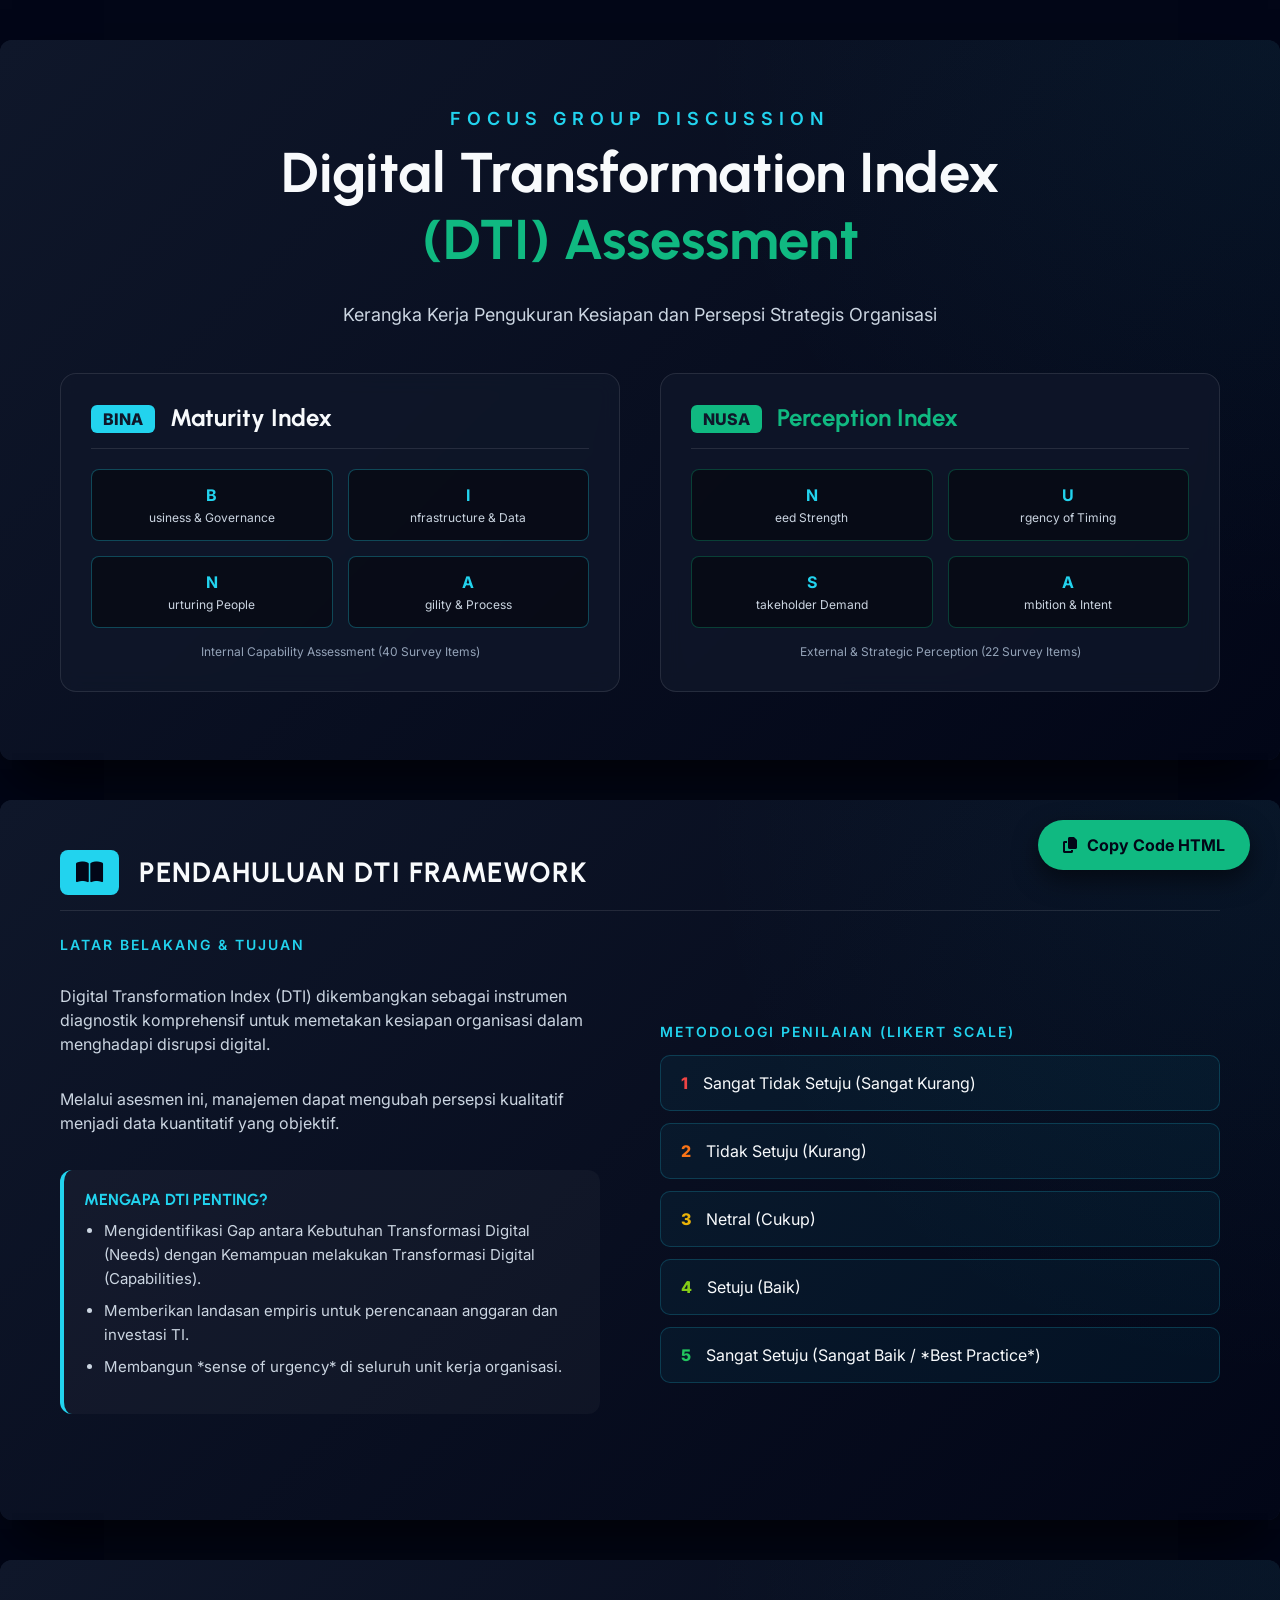
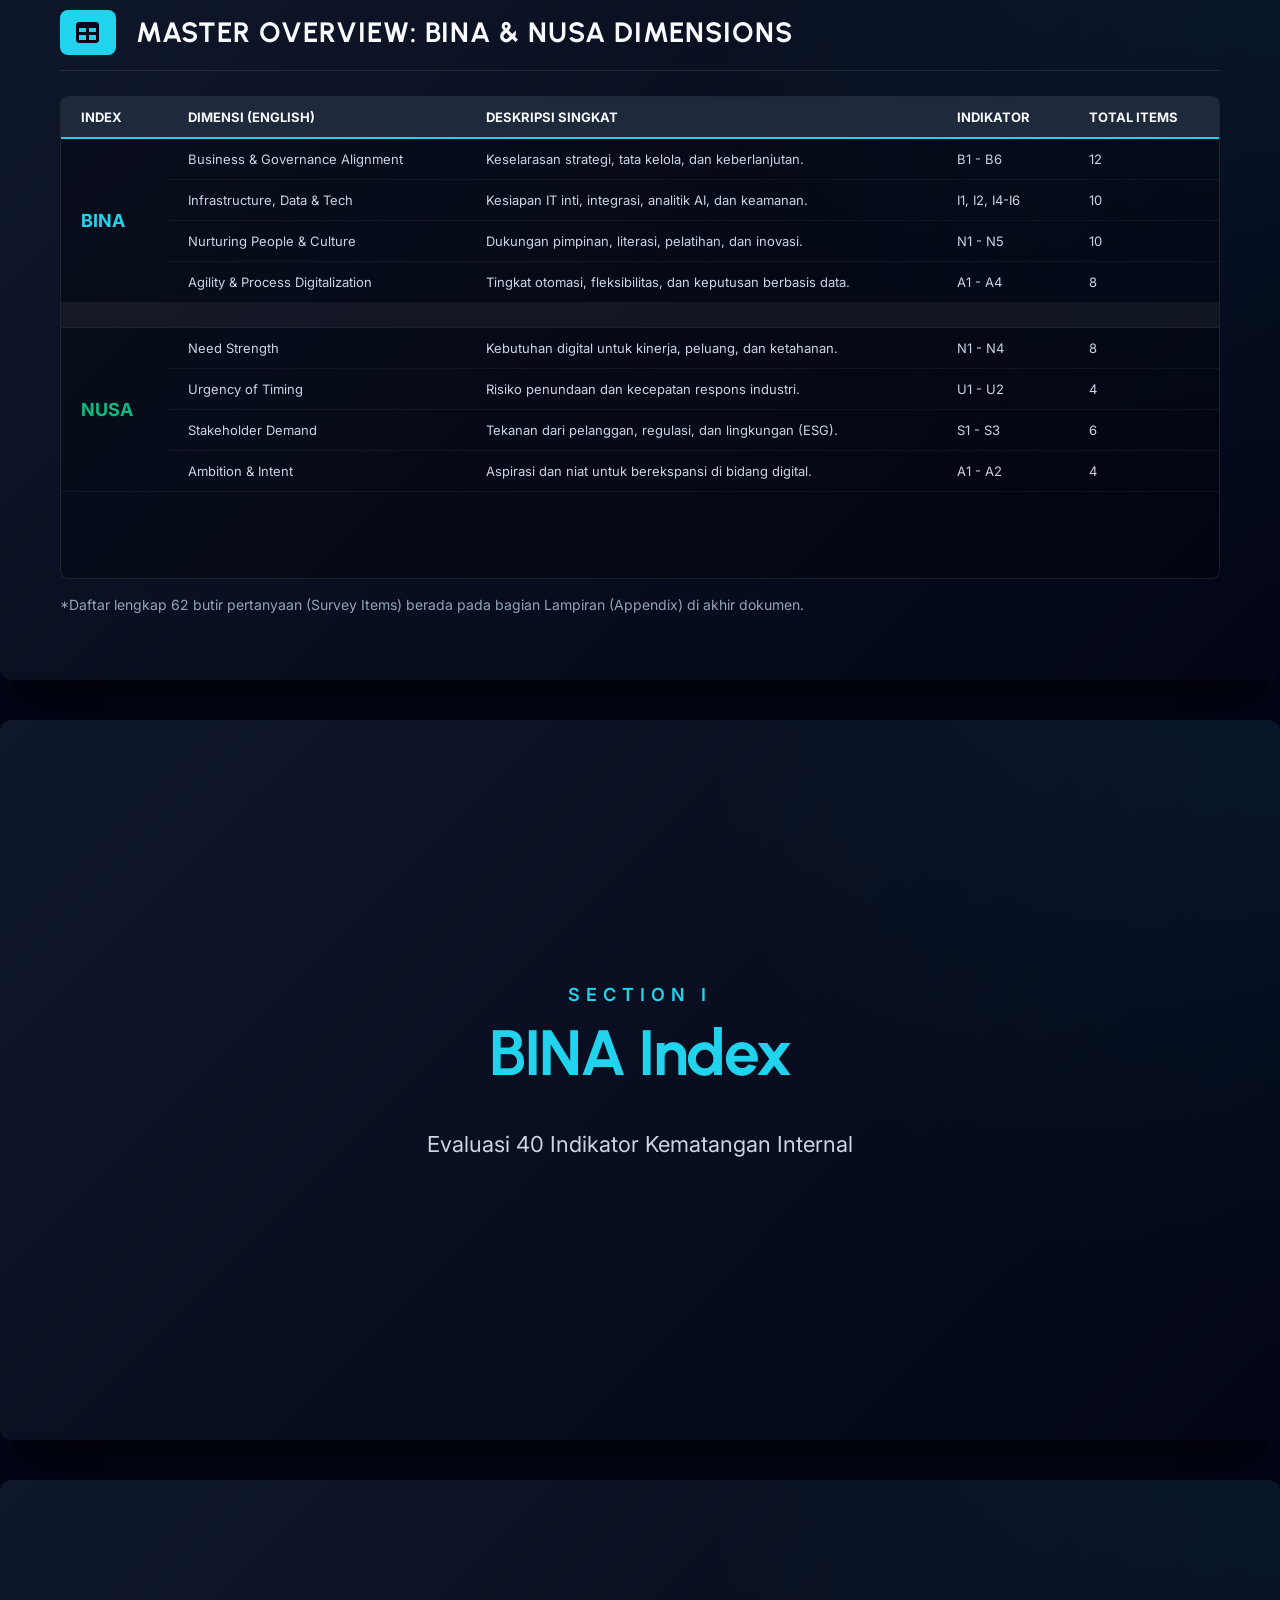
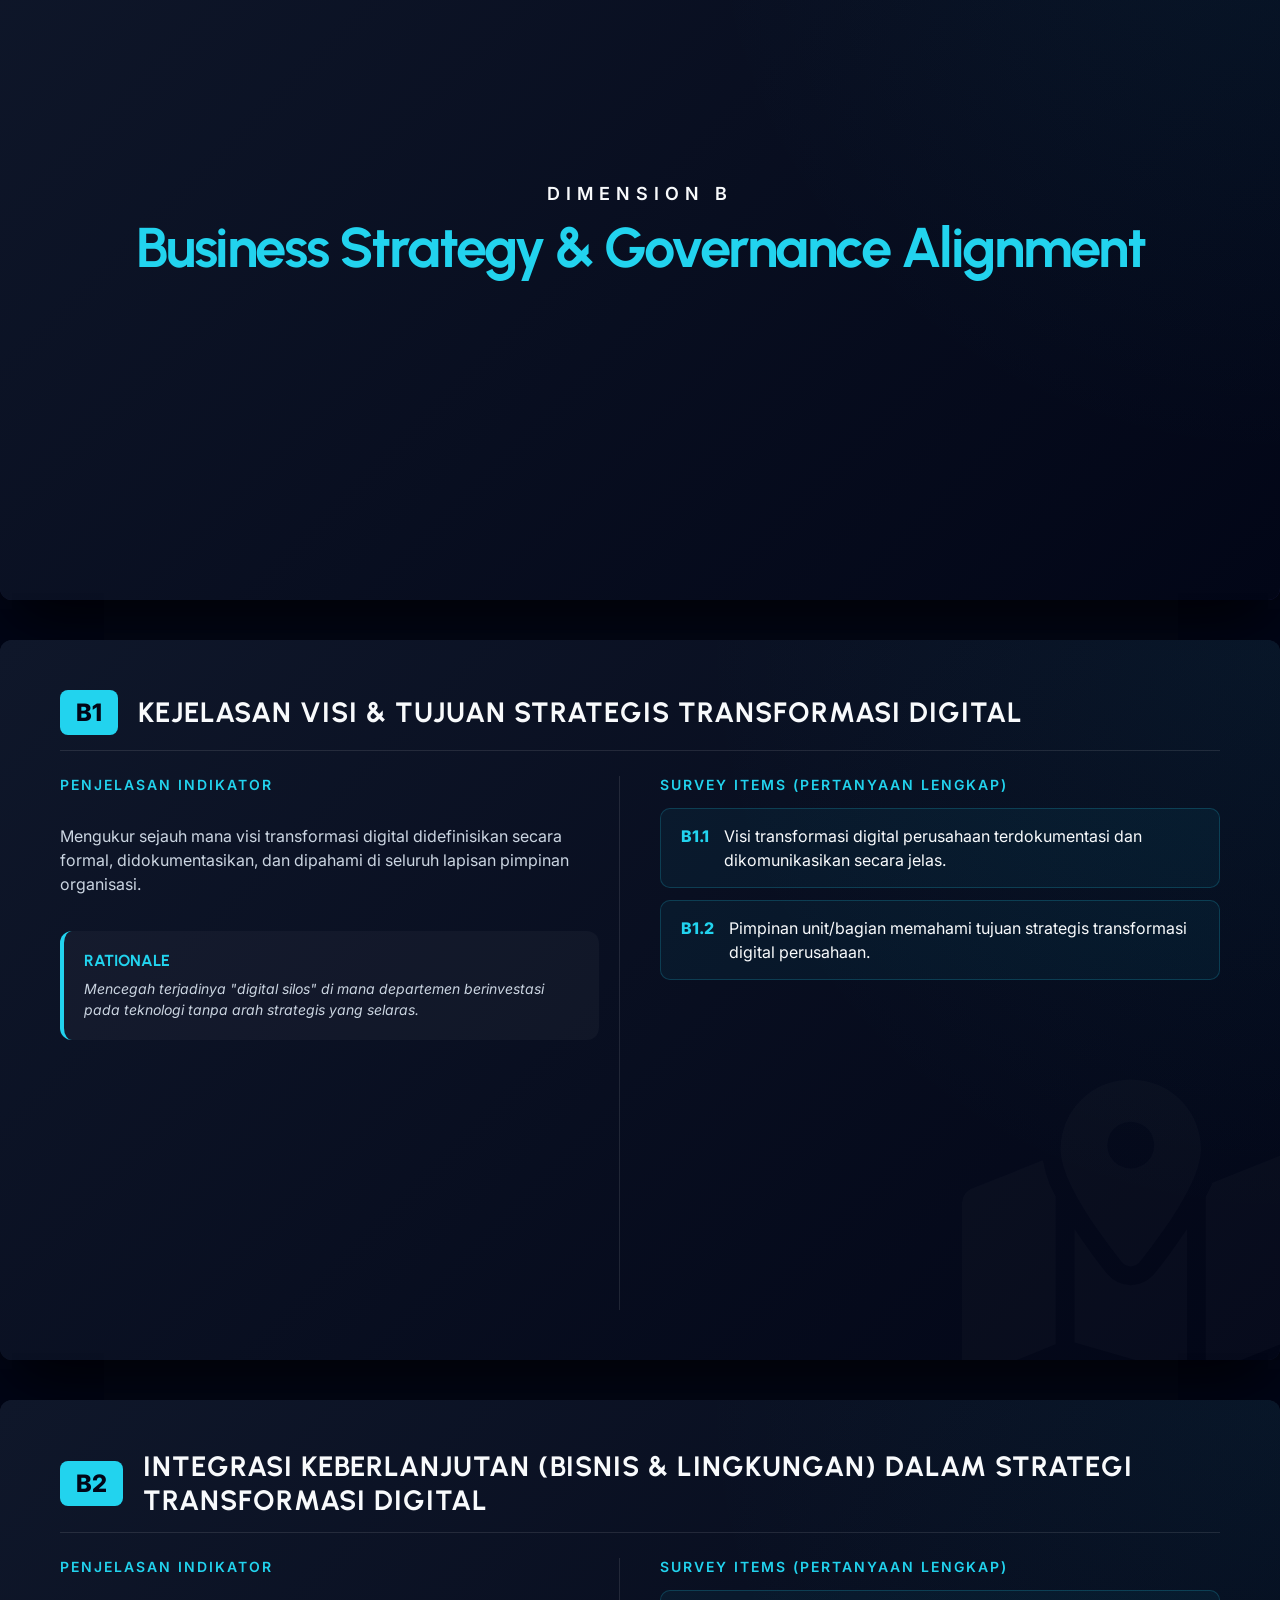
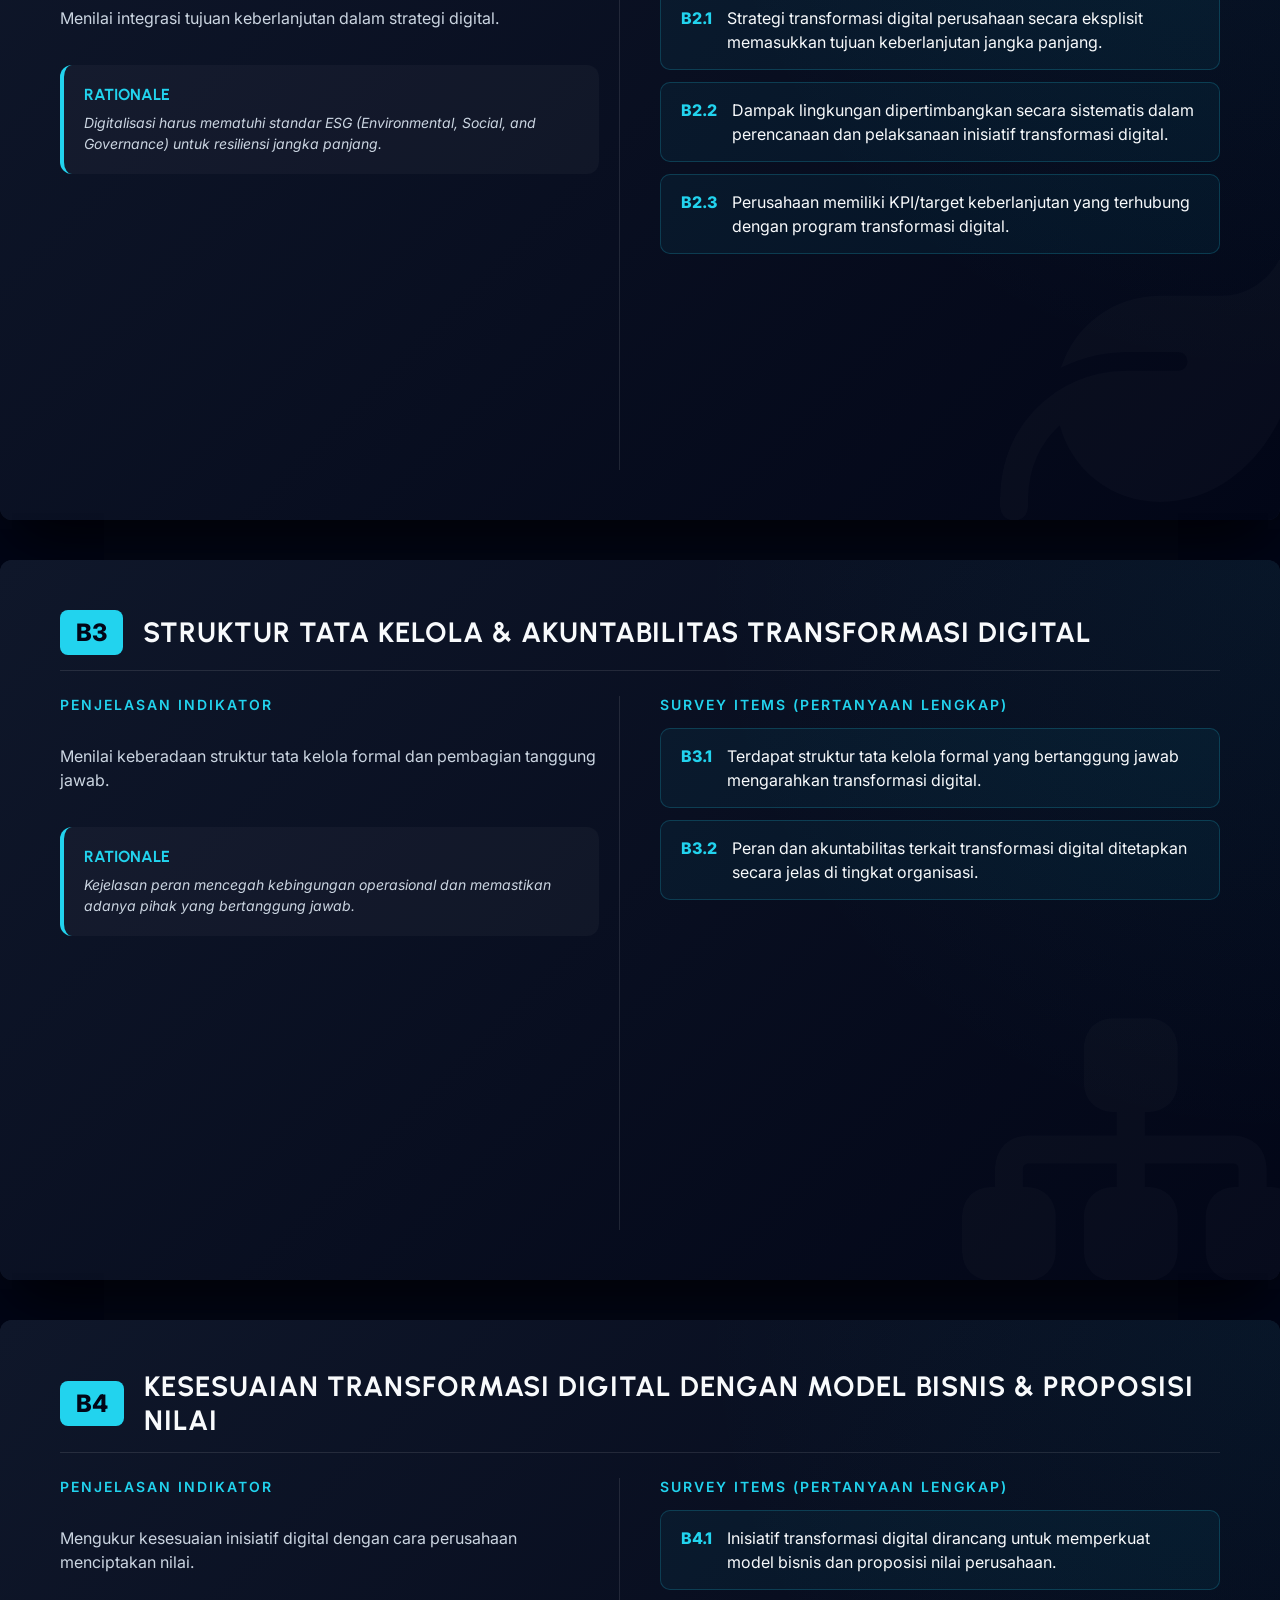
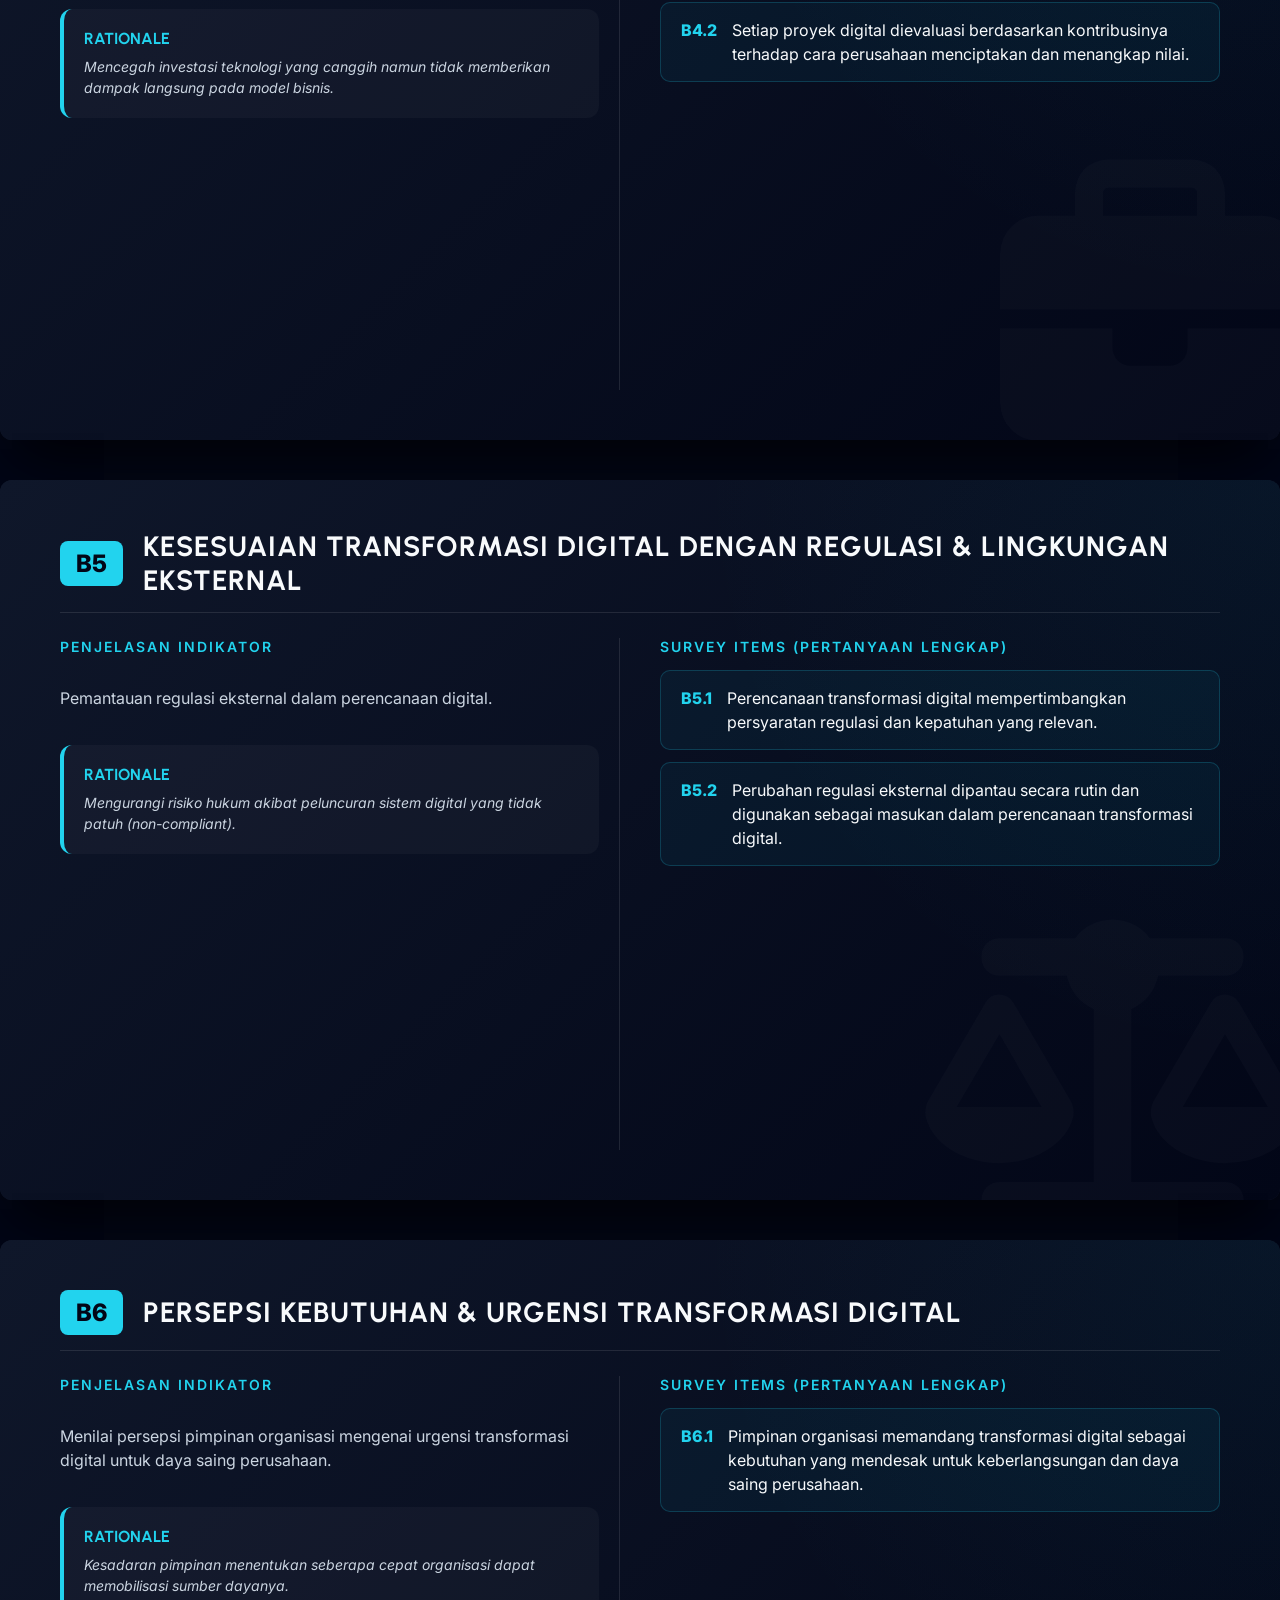
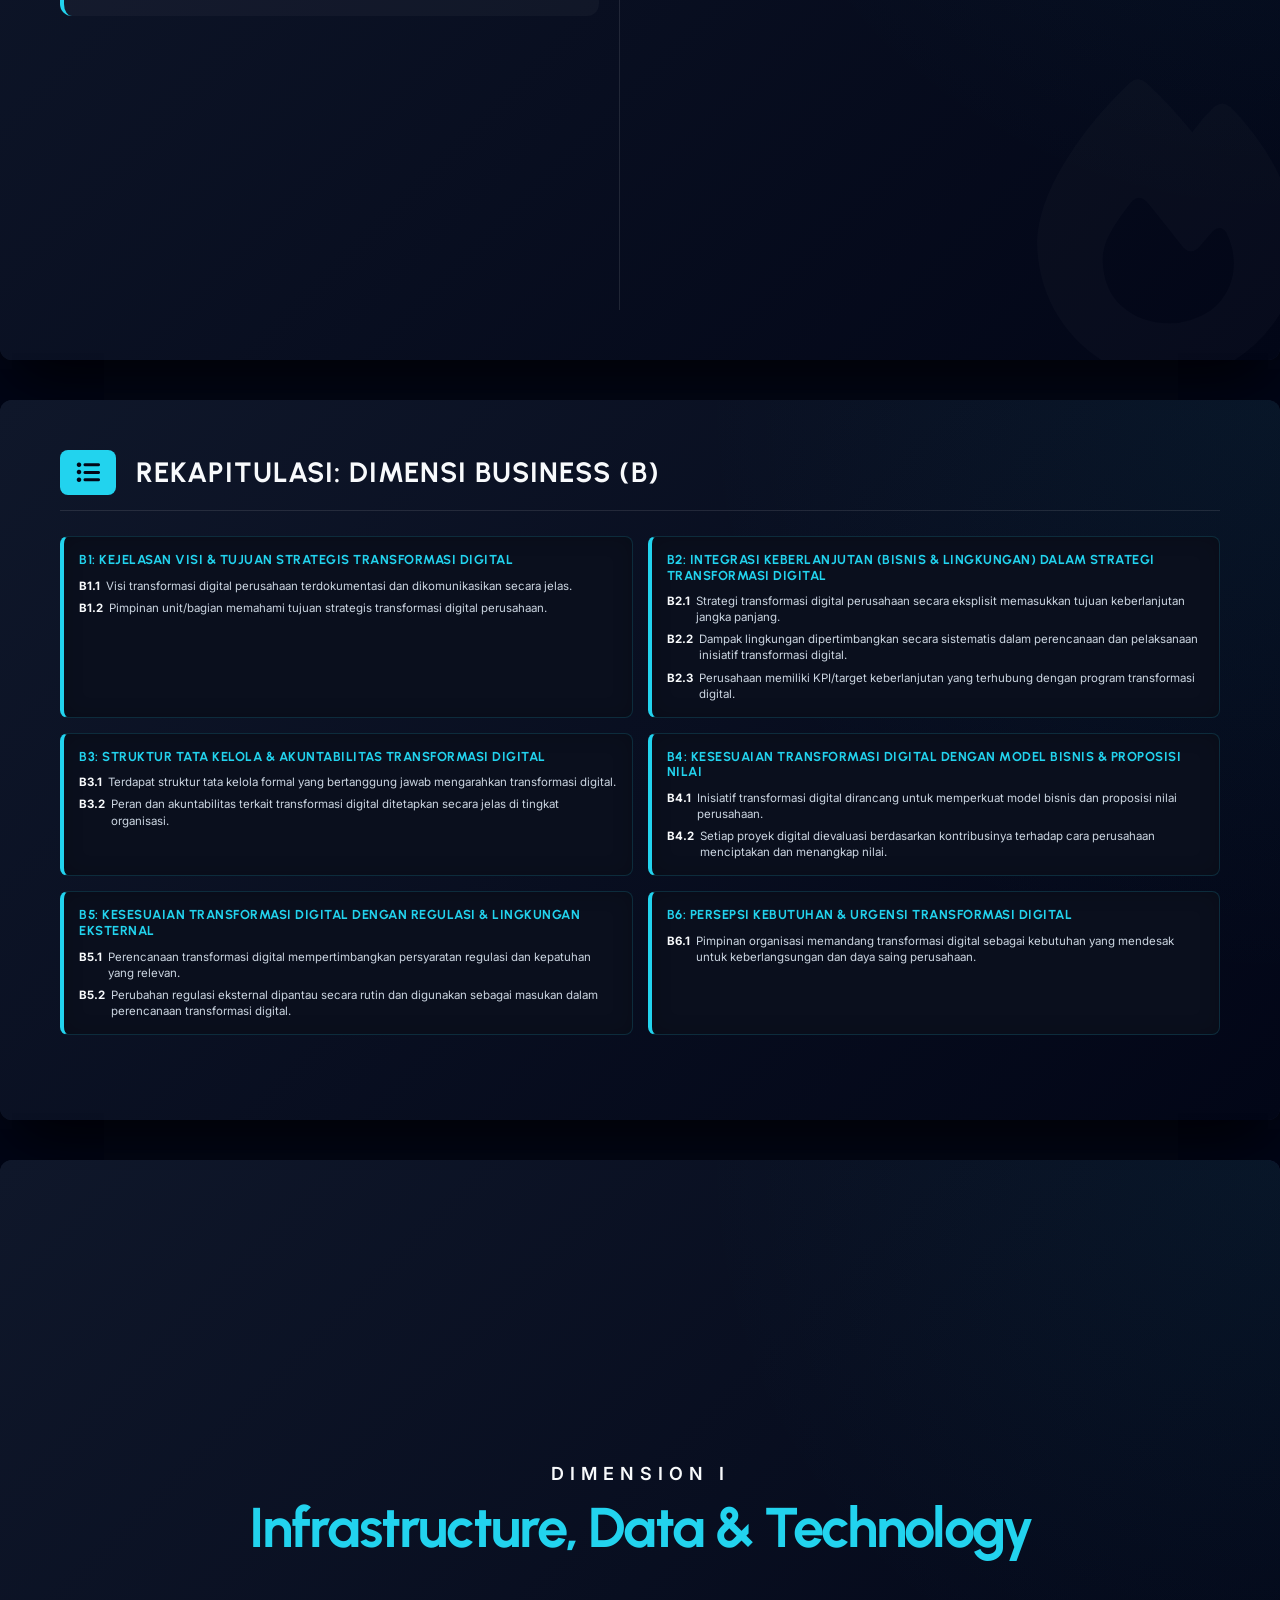
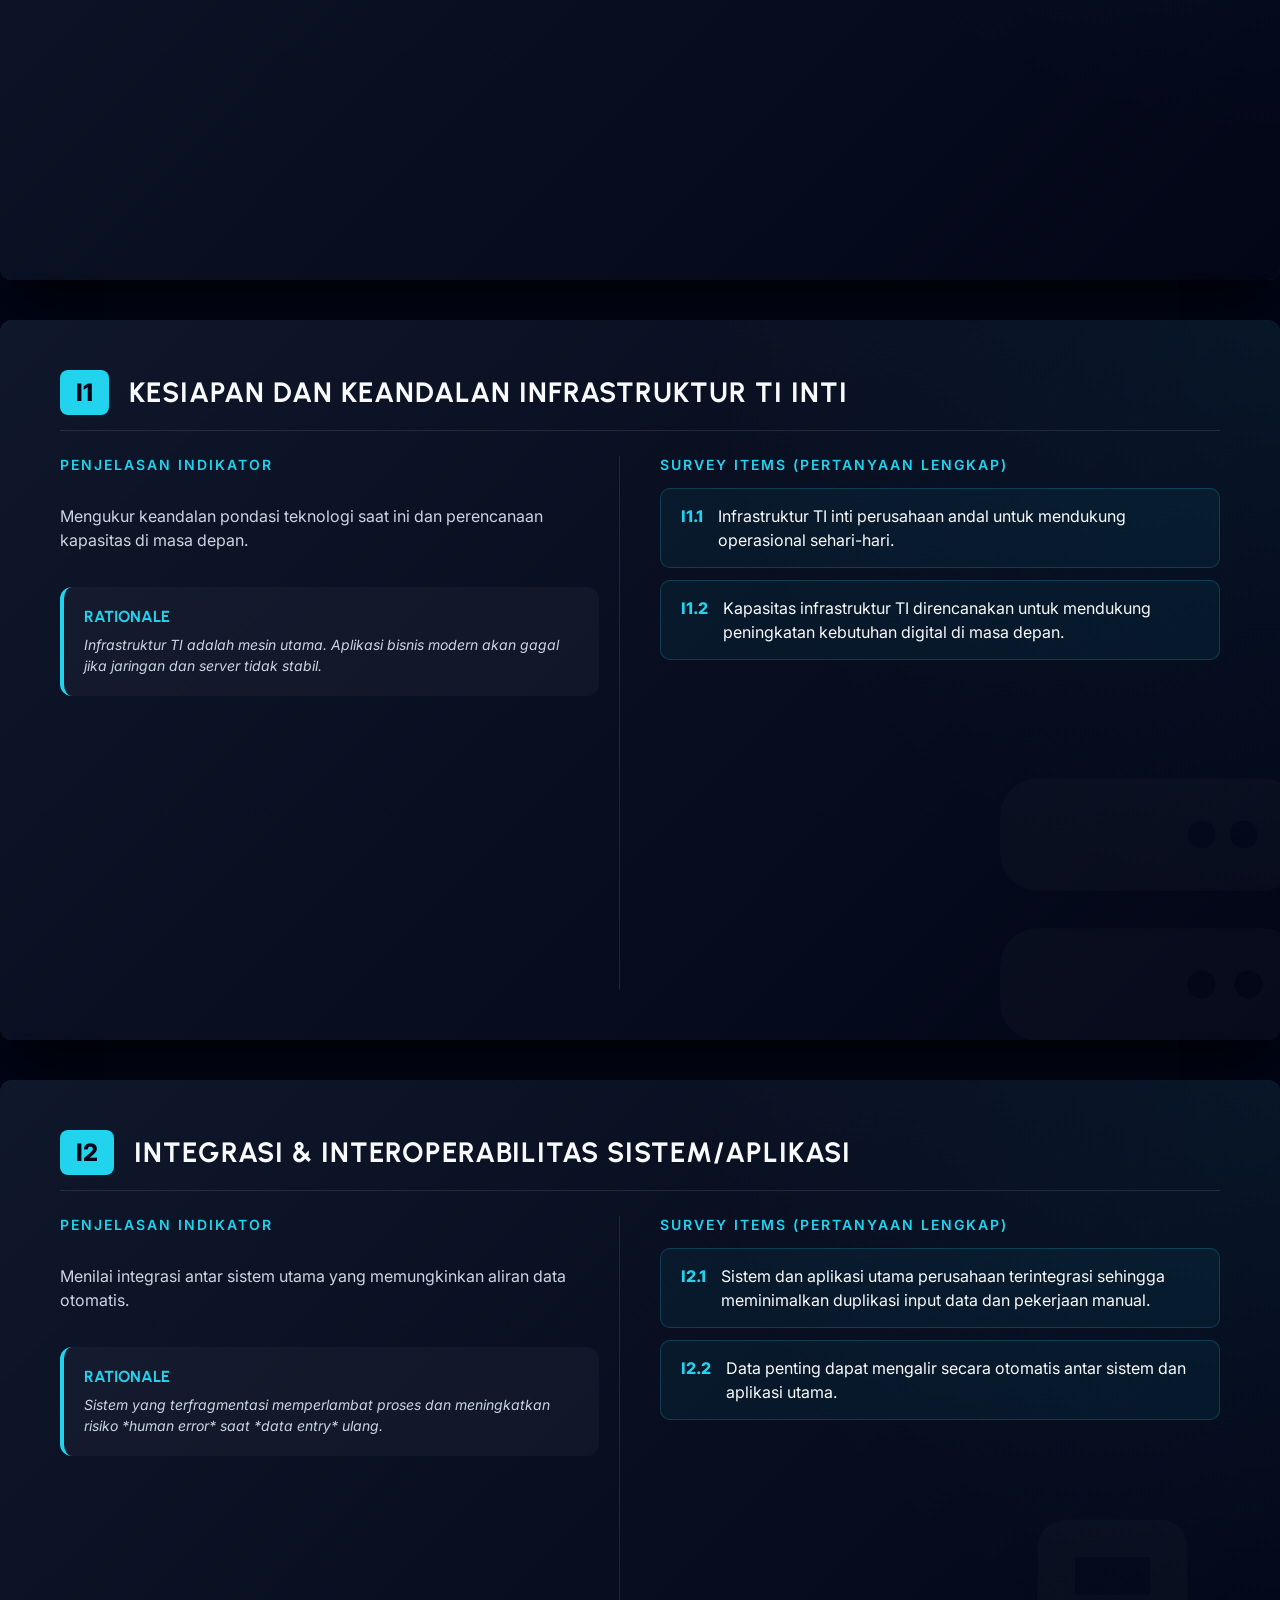
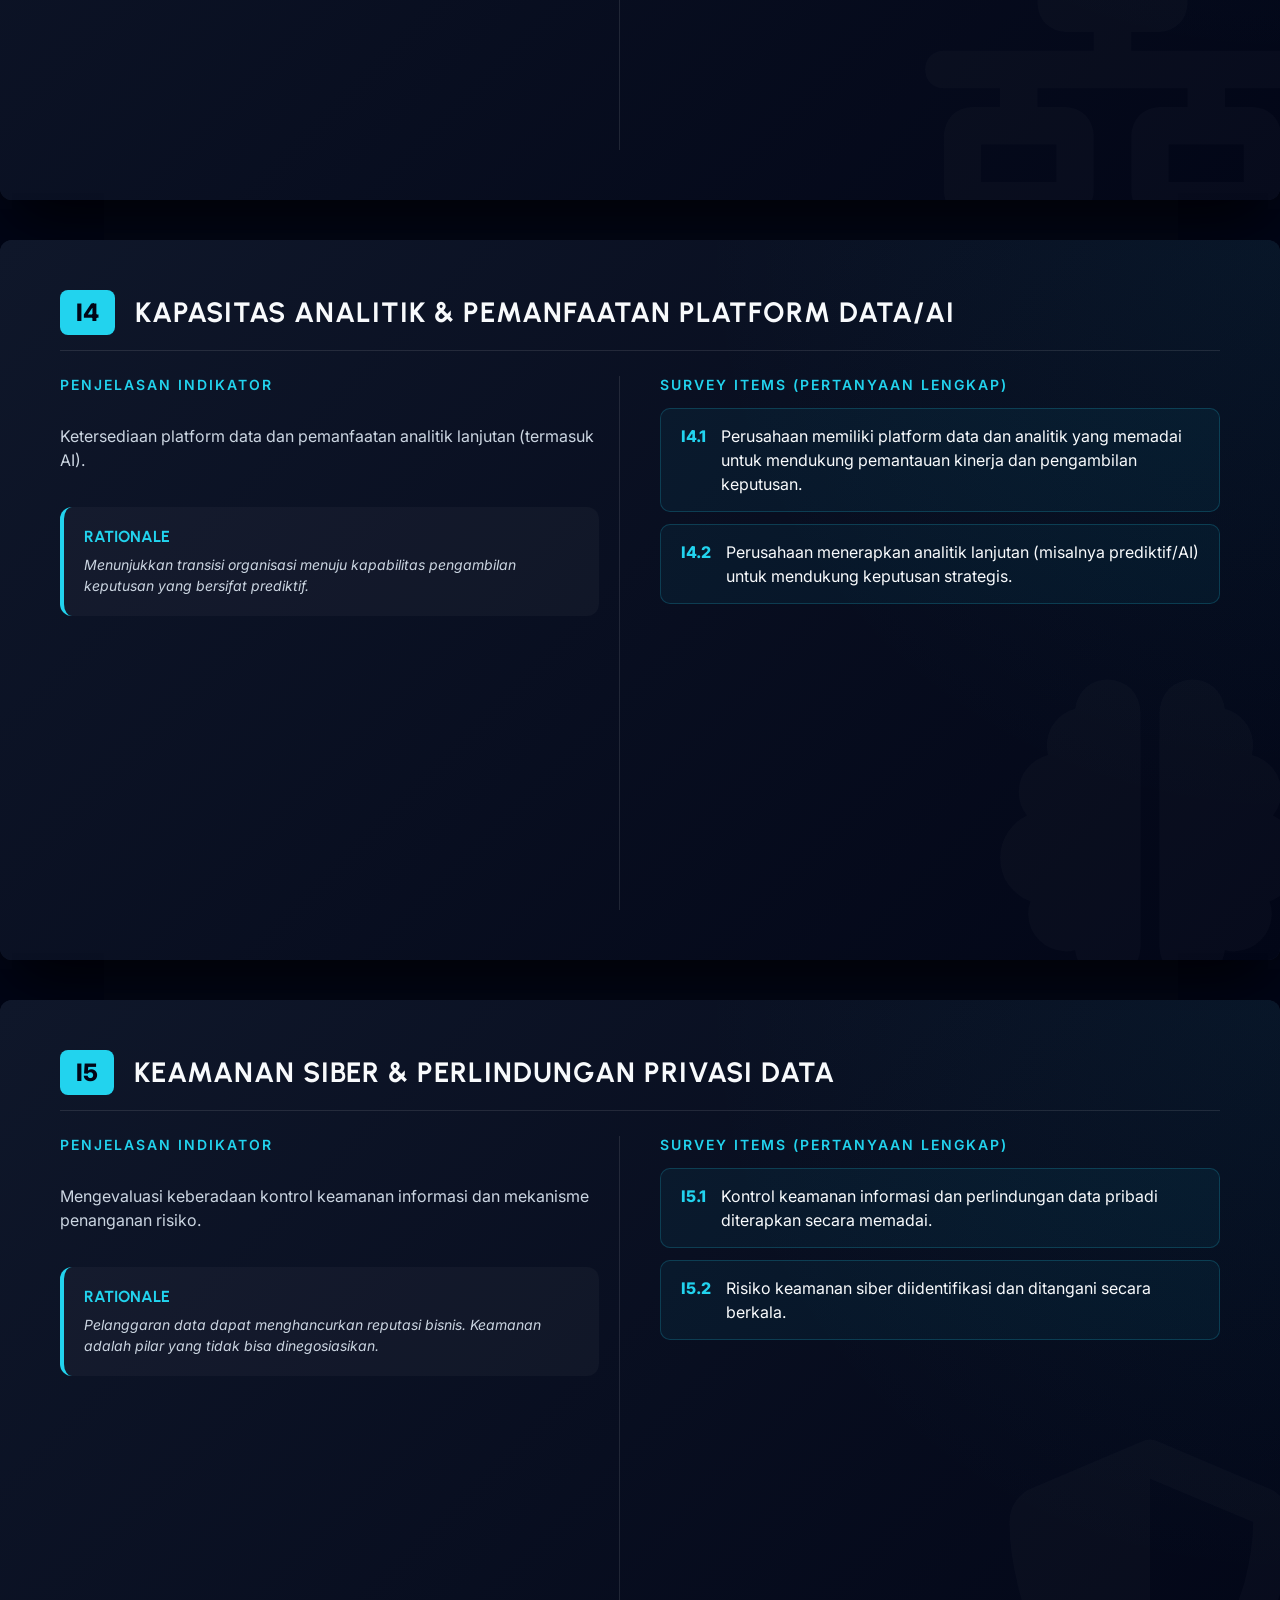
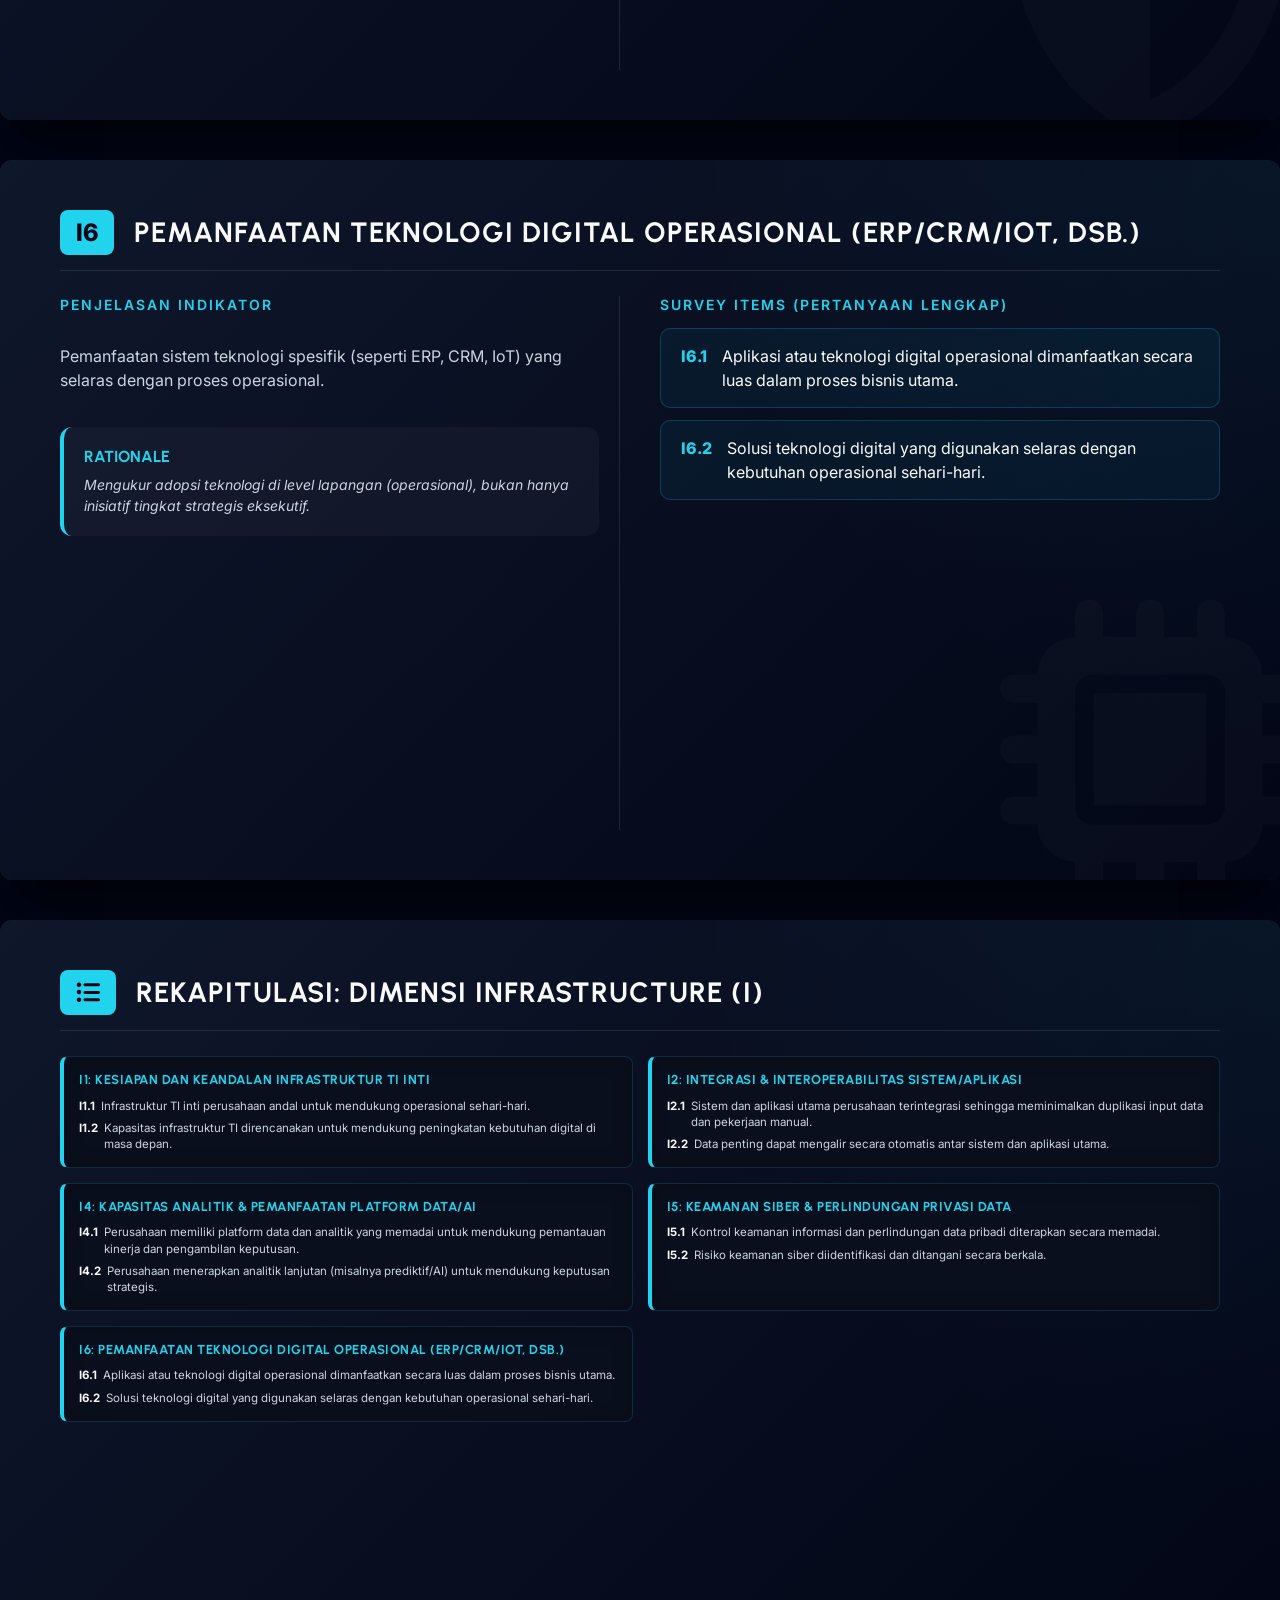
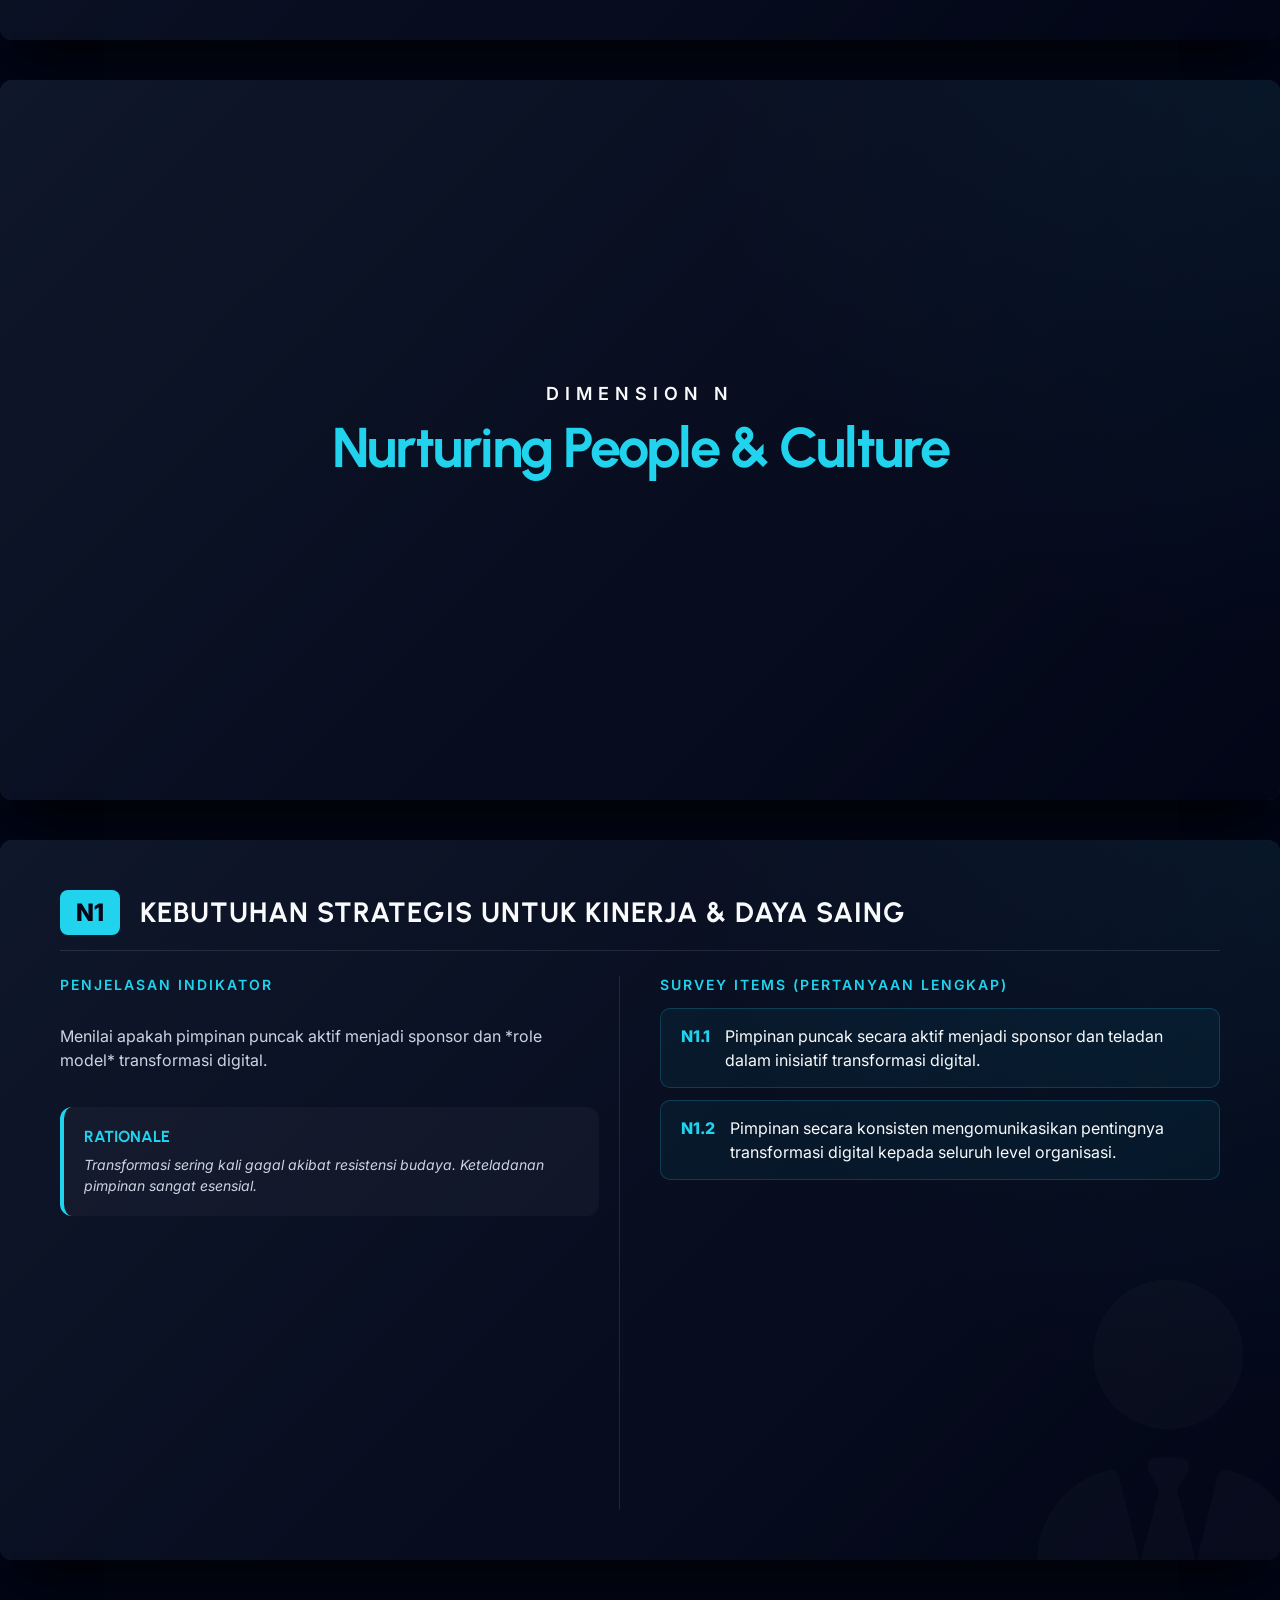
==== source.html @ 2a106b35 "added recaps" ====
<!DOCTYPE html>
<html lang="id">
<head>
    <meta charset="UTF-8">
    <meta name="viewport" content="width=device-width, initial-scale=1.0">
    <title>FGD: Digital Transformation Assessment Full Deck</title>
    <link rel="preconnect" href="https://fonts.googleapis.com">
    <link rel="preconnect" href="https://fonts.gstatic.com" crossorigin>
    <link href="https://fonts.googleapis.com/css2?family=Urbanist:wght@400;600;700;800&family=Inter:wght@300;400;500;600&display=swap" rel="stylesheet">
    <link rel="stylesheet" href="https://cdnjs.cloudflare.com/ajax/libs/font-awesome/6.5.1/css/all.min.css">
    <style>
        /* CORE DESIGN SYSTEM - MCKINSEY / BCG STYLE */
        * { box-sizing: border-box; }
        body {
            background-color: #020617;
            display: grid;
            gap: 40px;
            grid-template-columns: 1fr;
            margin: 0;
            padding: 40px 0;
            place-items: center;
        }

        .slide-container {
            align-items: flex-start;
            background-color: #0f172a;
            border-radius: 12px;
            box-shadow: 0 30px 60px -12px rgba(0, 0, 0, 0.8);
            display: flex;
            flex-direction: column;
            font-family: 'Inter', sans-serif;
            height: 720px;
            justify-content: flex-start;
            overflow: hidden;
            padding: 50px 60px;
            position: relative;
            width: 1280px;
            color: #f8fafc;
        }

        /* BACKGROUND DECORATION */
        .slide-container::before {
            content: '';
            position: absolute;
            top: 0; left: 0; width: 100%; height: 100%;
            background: radial-gradient(circle at 100% 0%, rgba(34, 211, 238, 0.05) 0%, transparent 40%),
                        linear-gradient(135deg, rgba(15, 23, 42, 1) 0%, rgba(2, 6, 23, 1) 100%);
            z-index: 0;
        }

        .slide-container > * { position: relative; z-index: 1; }

        /* TYPOGRAPHY */
        h1, h2, h3, h4 { font-family: 'Urbanist', sans-serif; margin: 0; line-height: 1.2; }
        
        .slide-header {
            display: flex;
            align-items: center;
            width: 100%;
            margin-bottom: 25px;
            padding-bottom: 15px;
            border-bottom: 1px solid rgba(255,255,255,0.1);
        }

        .indicator-badge {
            background: #22d3ee;
            color: #020617;
            font-size: 24px;
            font-weight: 800;
            padding: 8px 16px;
            border-radius: 8px;
            margin-right: 20px;
        }
        .indicator-badge.nusa { background: #10b981; }

        .slide-title {
            font-size: 28px;
            font-weight: 700;
            color: #f8fafc;
            text-transform: uppercase;
            letter-spacing: 1px;
        }

        p { font-size: 16px; line-height: 1.5; color: #cbd5e1; margin-bottom: 15px; }
        
        /* CONTENT LAYOUTS */
        .content-area {
            flex-grow: 1;
            width: 100%;
            display: flex;
            flex-direction: column;
        }

        .layout-two-column {
            display: grid;
            grid-template-columns: 1fr 1fr;
            gap: 40px;
            height: 100%;
            width: 100%;
        }

        /* LEFT COLUMN (EXPLANATION & RATIONALE) */
        .left-col {
            display: flex;
            flex-direction: column;
            padding-right: 20px;
            border-right: 1px solid rgba(255,255,255,0.1);
        }

        .section-title {
            font-size: 14px;
            color: #22d3ee;
            text-transform: uppercase;
            letter-spacing: 2px;
            margin-bottom: 15px;
            font-weight: 600;
        }
        .nusa-text { color: #10b981; }

        .rationale-box {
            background: rgba(255, 255, 255, 0.03);
            border-radius: 12px;
            padding: 20px;
            border-left: 4px solid #22d3ee;
            margin-top: 20px;
        }
        .rationale-box.nusa-box { border-left-color: #10b981; }
        .rationale-box h4 { color: #22d3ee; font-size: 16px; margin-bottom: 8px; text-transform: uppercase; }
        .rationale-box.nusa-box h4 { color: #10b981; }
        .rationale-box p { font-size: 14px; font-style: italic; color: #cbd5e1; margin: 0; }

        /* RIGHT COLUMN (SURVEY ITEMS) */
        .right-col {
            display: flex;
            flex-direction: column;
            height: 100%;
        }

        .survey-list {
            list-style: none;
            padding: 0;
            margin: 0;
            display: flex;
            flex-direction: column;
            gap: 12px;
        }

        .survey-list li {
            background: rgba(34, 211, 238, 0.05);
            border: 1px solid rgba(34, 211, 238, 0.2);
            border-radius: 10px;
            padding: 15px 20px;
            font-size: 16px;
            color: #f8fafc;
            display: flex;
            align-items: flex-start;
            line-height: 1.5;
        }
        .survey-list.nusa-list li {
            background: rgba(16, 185, 129, 0.05);
            border-color: rgba(16, 185, 129, 0.2);
        }

        .item-code {
            font-weight: 800;
            color: #22d3ee;
            margin-right: 15px;
            font-size: 16px;
            white-space: nowrap;
        }
        .survey-list.nusa-list .item-code { color: #10b981; }

        /* RECAP GRID FOR DIMENSION SUMMARY SLIDES (VERBATIM FIT) */
        .recap-grid {
            display: grid;
            grid-template-columns: repeat(2, 1fr);
            gap: 15px;
            width: 100%;
            align-content: start;
        }
        .recap-card {
            background-color: #0a0f1d; 
            border: 1px solid rgba(34, 211, 238, 0.15); 
            border-left: 4px solid #22d3ee; 
            border-radius: 8px;
            padding: 15px;
            display: flex;
            flex-direction: column;
            box-shadow: inset 0 0 20px rgba(0,0,0,0.2);
        }
        .recap-card.nusa-recap-card {
            border-color: rgba(16, 185, 129, 0.15);
            border-left-color: #10b981;
        }
        .recap-card h4 {
            font-size: 13px;
            font-weight: 700;
            color: #22d3ee;
            margin-bottom: 10px;
            text-transform: uppercase;
            letter-spacing: 0.5px;
        }
        .recap-card.nusa-recap-card h4 { color: #10b981; }
        .recap-card ul {
            list-style: none; padding: 0; margin: 0; display: flex; flex-direction: column; gap: 6px;
        }
        .recap-card li {
            font-size: 11.5px; /* Dikecilkan sedikit agar text verbatim muat dalam 1 slide */
            color: #cbd5e1; 
            line-height: 1.4; 
            display: flex; 
            align-items: flex-start;
        }
        .recap-card li span {
            font-weight: 700; color: #f8fafc; margin-right: 6px; white-space: nowrap; font-size: 11.5px;
        }

        /* PAGINATED TABLES (NO SCROLL) */
        .paginated-table-container {
            width: 100%;
            flex-grow: 1;
            border: 1px solid rgba(255,255,255,0.1);
            border-radius: 8px;
            background: rgba(0,0,0,0.3);
            overflow: hidden; 
        }
        
        table { width: 100%; border-collapse: collapse; text-align: left; }
        th { background: #1e293b; color: #f8fafc; padding: 12px 20px; font-size: 13px; text-transform: uppercase; border-bottom: 2px solid #22d3ee;}
        .nusa-th { border-bottom: 2px solid #10b981; }
        td { padding: 12px 20px; border-bottom: 1px solid rgba(255,255,255,0.05); font-size: 13px; vertical-align: middle; color: #cbd5e1; }
        
        .dim-tag { font-weight: 700; color: #22d3ee; font-size: 14px;}
        .nusa-dim-tag { font-weight: 700; color: #10b981; font-size: 14px;}

        /* SEPARATORS & SPECIAL SLIDES */
        .separator-slide {
            justify-content: center;
            align-items: center;
            text-align: center;
            background: linear-gradient(135deg, #0f172a 0%, #1e1b4b 100%);
        }
        .separator-slide.nusa-sep { background: linear-gradient(135deg, #022c22 0%, #064e3b 100%); }
        .separator-slide h1 { font-size: 64px; letter-spacing: -2px; margin-bottom: 15px; }
        .sub-label { font-size: 18px; color: #22d3ee; text-transform: uppercase; letter-spacing: 6px; font-weight: 600; margin-bottom: 10px; }
        .nusa-sep .sub-label { color: #10b981; }

        /* FRAMEWORK BOXES */
        .framework-breakdown {
            display: grid;
            grid-template-columns: 1fr 1fr;
            gap: 40px;
            margin-top: 30px;
            width: 100%;
            z-index: 1;
        }
        .index-box { background: rgba(15, 23, 42, 0.8); backdrop-filter: blur(10px); border-radius: 16px; padding: 30px; border: 1px solid rgba(255,255,255,0.1); }
        .index-header { display: flex; align-items: center; margin-bottom: 20px; border-bottom: 1px solid rgba(255,255,255,0.1); padding-bottom: 15px; }
        .tag { background: #22d3ee; color: #0f172a; padding: 4px 12px; border-radius: 6px; font-weight: 800; margin-right: 15px; font-size: 16px; }
        .index-header h3 { font-size: 24px; color: #f8fafc; }
        .dim-grid { display: grid; grid-template-columns: 1fr 1fr; gap: 15px; }
        .dim-item { background: rgba(0,0,0,0.4); padding: 15px; border-radius: 8px; font-size: 12px; text-align: center; border: 1px solid rgba(34, 211, 238, 0.3); color: #cbd5e1; }
        .dim-item strong { display: block; color: #22d3ee; font-size: 16px; margin-bottom: 5px; }

        /* WATERMARK ICONS & FAB */
        .watermark { position: absolute; right: -20px; bottom: -20px; font-size: 300px; color: rgba(255,255,255,0.02); z-index: 0; pointer-events: none;}
        .page-num { position: absolute; bottom: 20px; right: 40px; font-size: 12px; color: #64748b; font-weight: 600; letter-spacing: 1px; }

        /* FAB Copy Button */
        .copy-fab {
            position: fixed;
            bottom: 30px;
            right: 30px;
            background-color: #10b981;
            color: #020617;
            padding: 15px 25px;
            border-radius: 50px;
            font-family: 'Inter', sans-serif;
            font-size: 16px;
            font-weight: 700;
            cursor: pointer;
            box-shadow: 0 10px 25px rgba(0,0,0,0.5);
            border: none;
            z-index: 9999;
            display: flex;
            align-items: center;
            gap: 10px;
            transition: all 0.3s ease;
        }
        .copy-fab:hover {
            transform: translateY(-5px);
            background-color: #059669;
        }

    </style>
    <script>
        function copyCodeHTML() {
            const btn = document.querySelector('.copy-fab');
            const originalHTML = btn.innerHTML;
            
            // Sembunyikan tombol sementara agar tidak ikut ter-copy ke dalam kodenya
            const parent = btn.parentNode;
            parent.removeChild(btn);
            
            // Ambil semua HTML
            const htmlContent = "<!DOCTYPE html>\n" + document.documentElement.outerHTML;
            
            // Kembalikan tombol ke tempatnya
            parent.appendChild(btn);

            // Proses copy ke clipboard menggunakan execCommand
            const textArea = document.createElement("textarea");
            textArea.value = htmlContent;
            document.body.appendChild(textArea);
            textArea.select();
            
            try {
                document.execCommand('copy');
                btn.innerHTML = '<i class="fa-solid fa-check"></i> Berhasil di-Copy!';
                btn.style.backgroundColor = '#22c55e';
                btn.style.color = '#fff';
            } catch (err) {
                btn.innerHTML = '<i class="fa-solid fa-xmark"></i> Gagal Copy';
                btn.style.backgroundColor = '#ef4444';
                btn.style.color = '#fff';
            }
            
            document.body.removeChild(textArea);
            
            // Kembalikan status tombol setelah 3 detik
            setTimeout(() => {
                btn.innerHTML = originalHTML;
                btn.style.backgroundColor = '#10b981';
                btn.style.color = '#020617';
            }, 3000);
        }
    </script>
</head>
<body>

<!-- SLIDE 1: JUDUL & BREAKDOWN ILUSTRASI -->
<div class="slide-container" style="justify-content: center; align-items: center;">
    <div class="sub-label" style="z-index: 1;">Focus Group Discussion</div>
    <h1 style="font-size: 56px; margin-bottom: 10px; z-index: 1; text-align: center;">Digital Transformation Index <br><span style="color: #10b981;">(DTI) Assessment</span></h1>
    <p style="font-size: 18px; z-index: 1;">Kerangka Kerja Pengukuran Kesiapan dan Persepsi Strategis Organisasi</p>
    
    <div class="framework-breakdown">
        <div class="index-box">
            <div class="index-header"><span class="tag">BINA</span><h3>Maturity Index</h3></div>
            <div class="dim-grid">
                <div class="dim-item"><strong>B</strong>usiness & Governance</div>
                <div class="dim-item"><strong>I</strong>nfrastructure & Data</div>
                <div class="dim-item"><strong>N</strong>urturing People</div>
                <div class="dim-item"><strong>A</strong>gility & Process</div>
            </div>
            <p style="font-size: 12px; margin-top: 15px; text-align: center; color: #94a3b8; margin-bottom: 0;">Internal Capability Assessment (40 Survey Items)</p>
        </div>
        <div class="index-box">
            <div class="index-header"><span class="tag" style="background:#10b981">NUSA</span><h3 style="color:#10b981">Perception Index</h3></div>
            <div class="dim-grid">
                <div class="dim-item" style="border-color: rgba(16, 185, 129, 0.3);"><strong>N</strong>eed Strength</div>
                <div class="dim-item" style="border-color: rgba(16, 185, 129, 0.3);"><strong>U</strong>rgency of Timing</div>
                <div class="dim-item" style="border-color: rgba(16, 185, 129, 0.3);"><strong>S</strong>takeholder Demand</div>
                <div class="dim-item" style="border-color: rgba(16, 185, 129, 0.3);"><strong>A</strong>mbition & Intent</div>
            </div>
            <p style="font-size: 12px; margin-top: 15px; text-align: center; color: #94a3b8; margin-bottom: 0;">External & Strategic Perception (22 Survey Items)</p>
        </div>
    </div>
</div>

<!-- SLIDE 2: PENDAHULUAN -->
<div class="slide-container">
    <div class="slide-header">
        <div class="indicator-badge"><i class="fa-solid fa-book-open"></i></div>
        <h2 class="slide-title">Pendahuluan DTI Framework</h2>
    </div>
    <div class="layout-two-column">
        <div class="left-col" style="border: none;">
            <div class="section-title">Latar Belakang & Tujuan</div>
            <p>Digital Transformation Index (DTI) dikembangkan sebagai instrumen diagnostik komprehensif untuk memetakan kesiapan organisasi dalam menghadapi disrupsi digital.</p>
            <p>Melalui asesmen ini, manajemen dapat mengubah persepsi kualitatif menjadi data kuantitatif yang objektif.</p>
            
            <div class="rationale-box">
                <h4>Mengapa DTI Penting?</h4>
                <ul style="color: #cbd5e1; padding-left: 20px; font-size: 15px; margin-top: 10px; line-height: 1.6;">
                    <li style="margin-bottom: 8px;">Mengidentifikasi Gap antara Kebutuhan Transformasi Digital (Needs) dengan Kemampuan melakukan Transformasi Digital (Capabilities).</li>
                    <li style="margin-bottom: 8px;">Memberikan landasan empiris untuk perencanaan anggaran dan investasi TI.</li>
                    <li>Membangun *sense of urgency* di seluruh unit kerja organisasi.</li>
                </ul>
            </div>
        </div>
        <div class="right-col" style="justify-content: center;">
            <div class="section-title">Metodologi Penilaian (Likert Scale)</div>
            <ul class="survey-list">
                <li><span class="item-code" style="color: #ef4444;">1</span> Sangat Tidak Setuju (Sangat Kurang)</li>
                <li><span class="item-code" style="color: #f97316;">2</span> Tidak Setuju (Kurang)</li>
                <li><span class="item-code" style="color: #eab308;">3</span> Netral (Cukup)</li>
                <li><span class="item-code" style="color: #84cc16;">4</span> Setuju (Baik)</li>
                <li><span class="item-code" style="color: #22c55e;">5</span> Sangat Setuju (Sangat Baik / *Best Practice*)</li>
            </ul>
        </div>
    </div>
</div>

<!-- SLIDE 3: MASTER SUMMARY (DIMENSIONS ONLY) -->
<div class="slide-container">
    <div class="slide-header">
        <div class="indicator-badge"><i class="fa-solid fa-table"></i></div>
        <h2 class="slide-title">Master Overview: BINA & NUSA Dimensions</h2>
    </div>
    <div class="paginated-table-container">
        <table>
            <thead>
                <tr>
                    <th>Index</th>
                    <th>Dimensi (English)</th>
                    <th>Deskripsi Singkat</th>
                    <th>Indikator</th>
                    <th>Total Items</th>
                </tr>
            </thead>
            <tbody>
                <tr><td rowspan="4" class="dim-tag" style="font-size:18px;">BINA</td><td>Business & Governance Alignment</td><td>Keselarasan strategi, tata kelola, dan keberlanjutan.</td><td>B1 - B6</td><td>12</td></tr>
                <tr><td>Infrastructure, Data & Tech</td><td>Kesiapan IT inti, integrasi, analitik AI, dan keamanan.</td><td>I1, I2, I4-I6</td><td>10</td></tr>
                <tr><td>Nurturing People & Culture</td><td>Dukungan pimpinan, literasi, pelatihan, dan inovasi.</td><td>N1 - N5</td><td>10</td></tr>
                <tr><td>Agility & Process Digitalization</td><td>Tingkat otomasi, fleksibilitas, dan keputusan berbasis data.</td><td>A1 - A4</td><td>8</td></tr>
                <tr style="background: rgba(255,255,255,0.05);"><td colspan="5"></td></tr>
                <tr><td rowspan="4" class="nusa-dim-tag" style="font-size:18px;">NUSA</td><td>Need Strength</td><td>Kebutuhan digital untuk kinerja, peluang, dan ketahanan.</td><td>N1 - N4</td><td>8</td></tr>
                <tr><td>Urgency of Timing</td><td>Risiko penundaan dan kecepatan respons industri.</td><td>U1 - U2</td><td>4</td></tr>
                <tr><td>Stakeholder Demand</td><td>Tekanan dari pelanggan, regulasi, dan lingkungan (ESG).</td><td>S1 - S3</td><td>6</td></tr>
                <tr><td>Ambition & Intent</td><td>Aspirasi dan niat untuk berekspansi di bidang digital.</td><td>A1 - A2</td><td>4</td></tr>
            </tbody>
        </table>
    </div>
    <p style="font-size: 14px; margin-top: 15px; color: #94a3b8; text-align: center;">*Daftar lengkap 62 butir pertanyaan (Survey Items) berada pada bagian Lampiran (Appendix) di akhir dokumen.</p>
</div>

<!-- ========================================== -->
<!-- SECTION SEPARATOR: BINA -->
<!-- ========================================== -->
<div class="slide-container separator-slide">
    <div class="sub-label">Section I</div>
    <h1 style="color: #22d3ee;">BINA Index</h1>
    <p style="font-size: 22px; color: #cbd5e1;">Evaluasi 40 Indikator Kematangan Internal</p>
</div>

<!-- ========================================== -->
<!-- BINA: BUSINESS DIMENSION -->
<!-- ========================================== -->
<div class="slide-container separator-slide">
    <div class="sub-label" style="color: #f8fafc;">Dimension B</div>
    <h1 style="color: #22d3ee; font-size: 56px;">Business Strategy & Governance Alignment</h1>
</div>

<!-- B1 -->
<div class="slide-container">
    <div class="slide-header">
        <div class="indicator-badge">B1</div>
        <h2 class="slide-title">Kejelasan visi & tujuan strategis transformasi digital</h2>
    </div>
    <div class="layout-two-column">
        <div class="left-col">
            <div class="section-title">Penjelasan Indikator</div>
            <p>Mengukur sejauh mana visi transformasi digital didefinisikan secara formal, didokumentasikan, dan dipahami di seluruh lapisan pimpinan organisasi.</p>
            <div class="rationale-box">
                <h4>Rationale</h4>
                <p>Mencegah terjadinya "digital silos" di mana departemen berinvestasi pada teknologi tanpa arah strategis yang selaras.</p>
            </div>
        </div>
        <div class="right-col">
            <div class="section-title">Survey Items (Pertanyaan Lengkap)</div>
            <ul class="survey-list">
                <li><span class="item-code">B1.1</span> Visi transformasi digital perusahaan terdokumentasi dan dikomunikasikan secara jelas.</li>
                <li><span class="item-code">B1.2</span> Pimpinan unit/bagian memahami tujuan strategis transformasi digital perusahaan.</li>
            </ul>
        </div>
    </div>
    <i class="fa-solid fa-map-location-dot watermark"></i>
</div>

<!-- B2 -->
<div class="slide-container">
    <div class="slide-header">
        <div class="indicator-badge">B2</div>
        <h2 class="slide-title">Integrasi keberlanjutan (bisnis & lingkungan) dalam strategi transformasi digital</h2>
    </div>
    <div class="layout-two-column">
        <div class="left-col">
            <div class="section-title">Penjelasan Indikator</div>
            <p>Menilai integrasi tujuan keberlanjutan dalam strategi digital.</p>
            <div class="rationale-box">
                <h4>Rationale</h4>
                <p>Digitalisasi harus mematuhi standar ESG (Environmental, Social, and Governance) untuk resiliensi jangka panjang.</p>
            </div>
        </div>
        <div class="right-col">
            <div class="section-title">Survey Items (Pertanyaan Lengkap)</div>
            <ul class="survey-list">
                <li><span class="item-code">B2.1</span> Strategi transformasi digital perusahaan secara eksplisit memasukkan tujuan keberlanjutan jangka panjang.</li>
                <li><span class="item-code">B2.2</span> Dampak lingkungan dipertimbangkan secara sistematis dalam perencanaan dan pelaksanaan inisiatif transformasi digital.</li>
                <li><span class="item-code">B2.3</span> Perusahaan memiliki KPI/target keberlanjutan yang terhubung dengan program transformasi digital.</li>
            </ul>
        </div>
    </div>
    <i class="fa-solid fa-leaf watermark"></i>
</div>

<!-- B3 -->
<div class="slide-container">
    <div class="slide-header">
        <div class="indicator-badge">B3</div>
        <h2 class="slide-title">Struktur tata kelola & akuntabilitas transformasi digital</h2>
    </div>
    <div class="layout-two-column">
        <div class="left-col">
            <div class="section-title">Penjelasan Indikator</div>
            <p>Menilai keberadaan struktur tata kelola formal dan pembagian tanggung jawab.</p>
            <div class="rationale-box">
                <h4>Rationale</h4>
                <p>Kejelasan peran mencegah kebingungan operasional dan memastikan adanya pihak yang bertanggung jawab.</p>
            </div>
        </div>
        <div class="right-col">
            <div class="section-title">Survey Items (Pertanyaan Lengkap)</div>
            <ul class="survey-list">
                <li><span class="item-code">B3.1</span> Terdapat struktur tata kelola formal yang bertanggung jawab mengarahkan transformasi digital.</li>
                <li><span class="item-code">B3.2</span> Peran dan akuntabilitas terkait transformasi digital ditetapkan secara jelas di tingkat organisasi.</li>
            </ul>
        </div>
    </div>
    <i class="fa-solid fa-sitemap watermark"></i>
</div>

<!-- B4 -->
<div class="slide-container">
    <div class="slide-header">
        <div class="indicator-badge">B4</div>
        <h2 class="slide-title">Kesesuaian transformasi digital dengan model bisnis & proposisi nilai</h2>
    </div>
    <div class="layout-two-column">
        <div class="left-col">
            <div class="section-title">Penjelasan Indikator</div>
            <p>Mengukur kesesuaian inisiatif digital dengan cara perusahaan menciptakan nilai.</p>
            <div class="rationale-box">
                <h4>Rationale</h4>
                <p>Mencegah investasi teknologi yang canggih namun tidak memberikan dampak langsung pada model bisnis.</p>
            </div>
        </div>
        <div class="right-col">
            <div class="section-title">Survey Items (Pertanyaan Lengkap)</div>
            <ul class="survey-list">
                <li><span class="item-code">B4.1</span> Inisiatif transformasi digital dirancang untuk memperkuat model bisnis dan proposisi nilai perusahaan.</li>
                <li><span class="item-code">B4.2</span> Setiap proyek digital dievaluasi berdasarkan kontribusinya terhadap cara perusahaan menciptakan dan menangkap nilai.</li>
            </ul>
        </div>
    </div>
    <i class="fa-solid fa-briefcase watermark"></i>
</div>

<!-- B5 -->
<div class="slide-container">
    <div class="slide-header">
        <div class="indicator-badge">B5</div>
        <h2 class="slide-title">Kesesuaian transformasi digital dengan regulasi & lingkungan eksternal</h2>
    </div>
    <div class="layout-two-column">
        <div class="left-col">
            <div class="section-title">Penjelasan Indikator</div>
            <p>Pemantauan regulasi eksternal dalam perencanaan digital.</p>
            <div class="rationale-box">
                <h4>Rationale</h4>
                <p>Mengurangi risiko hukum akibat peluncuran sistem digital yang tidak patuh (non-compliant).</p>
            </div>
        </div>
        <div class="right-col">
            <div class="section-title">Survey Items (Pertanyaan Lengkap)</div>
            <ul class="survey-list">
                <li><span class="item-code">B5.1</span> Perencanaan transformasi digital mempertimbangkan persyaratan regulasi dan kepatuhan yang relevan.</li>
                <li><span class="item-code">B5.2</span> Perubahan regulasi eksternal dipantau secara rutin dan digunakan sebagai masukan dalam perencanaan transformasi digital.</li>
            </ul>
        </div>
    </div>
    <i class="fa-solid fa-scale-balanced watermark"></i>
</div>

<!-- B6 -->
<div class="slide-container">
    <div class="slide-header">
        <div class="indicator-badge">B6</div>
        <h2 class="slide-title">Persepsi kebutuhan & urgensi transformasi digital</h2>
    </div>
    <div class="layout-two-column">
        <div class="left-col">
            <div class="section-title">Penjelasan Indikator</div>
            <p>Menilai persepsi pimpinan organisasi mengenai urgensi transformasi digital untuk daya saing perusahaan.</p>
            <div class="rationale-box">
                <h4>Rationale</h4>
                <p>Kesadaran pimpinan menentukan seberapa cepat organisasi dapat memobilisasi sumber dayanya.</p>
            </div>
        </div>
        <div class="right-col">
            <div class="section-title">Survey Items (Pertanyaan Lengkap)</div>
            <ul class="survey-list">
                <li><span class="item-code">B6.1</span> Pimpinan organisasi memandang transformasi digital sebagai kebutuhan yang mendesak untuk keberlangsungan dan daya saing perusahaan.</li>
            </ul>
        </div>
    </div>
    <i class="fa-solid fa-fire watermark"></i>
</div>

<!-- RECAP DIMENSION B (VERBATIM TEXT) -->
<div class="slide-container">
    <div class="slide-header">
        <div class="indicator-badge"><i class="fa-solid fa-list-ul"></i></div>
        <h2 class="slide-title">REKAPITULASI: DIMENSI BUSINESS (B)</h2>
    </div>
    <div class="content-area">
        <div class="recap-grid">
            <div class="recap-card">
                <h4>B1: Kejelasan visi & tujuan strategis transformasi digital</h4>
                <ul>
                    <li><span>B1.1</span> Visi transformasi digital perusahaan terdokumentasi dan dikomunikasikan secara jelas.</li>
                    <li><span>B1.2</span> Pimpinan unit/bagian memahami tujuan strategis transformasi digital perusahaan.</li>
                </ul>
            </div>
            <div class="recap-card">
                <h4>B2: Integrasi keberlanjutan (bisnis & lingkungan) dalam strategi transformasi digital</h4>
                <ul>
                    <li><span>B2.1</span> Strategi transformasi digital perusahaan secara eksplisit memasukkan tujuan keberlanjutan jangka panjang.</li>
                    <li><span>B2.2</span> Dampak lingkungan dipertimbangkan secara sistematis dalam perencanaan dan pelaksanaan inisiatif transformasi digital.</li>
                    <li><span>B2.3</span> Perusahaan memiliki KPI/target keberlanjutan yang terhubung dengan program transformasi digital.</li>
                </ul>
            </div>
            <div class="recap-card">
                <h4>B3: Struktur tata kelola & akuntabilitas transformasi digital</h4>
                <ul>
                    <li><span>B3.1</span> Terdapat struktur tata kelola formal yang bertanggung jawab mengarahkan transformasi digital.</li>
                    <li><span>B3.2</span> Peran dan akuntabilitas terkait transformasi digital ditetapkan secara jelas di tingkat organisasi.</li>
                </ul>
            </div>
            <div class="recap-card">
                <h4>B4: Kesesuaian transformasi digital dengan model bisnis & proposisi nilai</h4>
                <ul>
                    <li><span>B4.1</span> Inisiatif transformasi digital dirancang untuk memperkuat model bisnis dan proposisi nilai perusahaan.</li>
                    <li><span>B4.2</span> Setiap proyek digital dievaluasi berdasarkan kontribusinya terhadap cara perusahaan menciptakan dan menangkap nilai.</li>
                </ul>
            </div>
            <div class="recap-card">
                <h4>B5: Kesesuaian transformasi digital dengan regulasi & lingkungan eksternal</h4>
                <ul>
                    <li><span>B5.1</span> Perencanaan transformasi digital mempertimbangkan persyaratan regulasi dan kepatuhan yang relevan.</li>
                    <li><span>B5.2</span> Perubahan regulasi eksternal dipantau secara rutin dan digunakan sebagai masukan dalam perencanaan transformasi digital.</li>
                </ul>
            </div>
            <div class="recap-card">
                <h4>B6: Persepsi kebutuhan & urgensi transformasi digital</h4>
                <ul>
                    <li><span>B6.1</span> Pimpinan organisasi memandang transformasi digital sebagai kebutuhan yang mendesak untuk keberlangsungan dan daya saing perusahaan.</li>
                </ul>
            </div>
        </div>
    </div>
</div>

<!-- ========================================== -->
<!-- BINA: INFRASTRUCTURE DIMENSION -->
<!-- ========================================== -->
<div class="slide-container separator-slide">
    <div class="sub-label" style="color: #f8fafc;">Dimension I</div>
    <h1 style="color: #22d3ee; font-size: 56px;">Infrastructure, Data & Technology</h1>
</div>

<!-- I1 -->
<div class="slide-container">
    <div class="slide-header">
        <div class="indicator-badge">I1</div>
        <h2 class="slide-title">Kesiapan dan keandalan infrastruktur TI inti</h2>
    </div>
    <div class="layout-two-column">
        <div class="left-col">
            <div class="section-title">Penjelasan Indikator</div>
            <p>Mengukur keandalan pondasi teknologi saat ini dan perencanaan kapasitas di masa depan.</p>
            <div class="rationale-box">
                <h4>Rationale</h4>
                <p>Infrastruktur TI adalah mesin utama. Aplikasi bisnis modern akan gagal jika jaringan dan server tidak stabil.</p>
            </div>
        </div>
        <div class="right-col">
            <div class="section-title">Survey Items (Pertanyaan Lengkap)</div>
            <ul class="survey-list">
                <li><span class="item-code">I1.1</span> Infrastruktur TI inti perusahaan andal untuk mendukung operasional sehari-hari.</li>
                <li><span class="item-code">I1.2</span> Kapasitas infrastruktur TI direncanakan untuk mendukung peningkatan kebutuhan digital di masa depan.</li>
            </ul>
        </div>
    </div>
    <i class="fa-solid fa-server watermark"></i>
</div>

<!-- I2 -->
<div class="slide-container">
    <div class="slide-header">
        <div class="indicator-badge">I2</div>
        <h2 class="slide-title">Integrasi & interoperabilitas sistem/aplikasi</h2>
    </div>
    <div class="layout-two-column">
        <div class="left-col">
            <div class="section-title">Penjelasan Indikator</div>
            <p>Menilai integrasi antar sistem utama yang memungkinkan aliran data otomatis.</p>
            <div class="rationale-box">
                <h4>Rationale</h4>
                <p>Sistem yang terfragmentasi memperlambat proses dan meningkatkan risiko *human error* saat *data entry* ulang.</p>
            </div>
        </div>
        <div class="right-col">
            <div class="section-title">Survey Items (Pertanyaan Lengkap)</div>
            <ul class="survey-list">
                <li><span class="item-code">I2.1</span> Sistem dan aplikasi utama perusahaan terintegrasi sehingga meminimalkan duplikasi input data dan pekerjaan manual.</li>
                <li><span class="item-code">I2.2</span> Data penting dapat mengalir secara otomatis antar sistem dan aplikasi utama.</li>
            </ul>
        </div>
    </div>
    <i class="fa-solid fa-network-wired watermark"></i>
</div>

<!-- I4 -->
<div class="slide-container">
    <div class="slide-header">
        <div class="indicator-badge">I4</div>
        <h2 class="slide-title">Kapasitas analitik & pemanfaatan platform data/AI</h2>
    </div>
    <div class="layout-two-column">
        <div class="left-col">
            <div class="section-title">Penjelasan Indikator</div>
            <p>Ketersediaan platform data dan pemanfaatan analitik lanjutan (termasuk AI).</p>
            <div class="rationale-box">
                <h4>Rationale</h4>
                <p>Menunjukkan transisi organisasi menuju kapabilitas pengambilan keputusan yang bersifat prediktif.</p>
            </div>
        </div>
        <div class="right-col">
            <div class="section-title">Survey Items (Pertanyaan Lengkap)</div>
            <ul class="survey-list">
                <li><span class="item-code">I4.1</span> Perusahaan memiliki platform data dan analitik yang memadai untuk mendukung pemantauan kinerja dan pengambilan keputusan.</li>
                <li><span class="item-code">I4.2</span> Perusahaan menerapkan analitik lanjutan (misalnya prediktif/AI) untuk mendukung keputusan strategis.</li>
            </ul>
        </div>
    </div>
    <i class="fa-solid fa-brain watermark"></i>
</div>

<!-- I5 -->
<div class="slide-container">
    <div class="slide-header">
        <div class="indicator-badge">I5</div>
        <h2 class="slide-title">Keamanan siber & perlindungan privasi data</h2>
    </div>
    <div class="layout-two-column">
        <div class="left-col">
            <div class="section-title">Penjelasan Indikator</div>
            <p>Mengevaluasi keberadaan kontrol keamanan informasi dan mekanisme penanganan risiko.</p>
            <div class="rationale-box">
                <h4>Rationale</h4>
                <p>Pelanggaran data dapat menghancurkan reputasi bisnis. Keamanan adalah pilar yang tidak bisa dinegosiasikan.</p>
            </div>
        </div>
        <div class="right-col">
            <div class="section-title">Survey Items (Pertanyaan Lengkap)</div>
            <ul class="survey-list">
                <li><span class="item-code">I5.1</span> Kontrol keamanan informasi dan perlindungan data pribadi diterapkan secara memadai.</li>
                <li><span class="item-code">I5.2</span> Risiko keamanan siber diidentifikasi dan ditangani secara berkala.</li>
            </ul>
        </div>
    </div>
    <i class="fa-solid fa-shield-halved watermark"></i>
</div>

<!-- I6 -->
<div class="slide-container">
    <div class="slide-header">
        <div class="indicator-badge">I6</div>
        <h2 class="slide-title">Pemanfaatan teknologi digital operasional (ERP/CRM/IoT, dsb.)</h2>
    </div>
    <div class="layout-two-column">
        <div class="left-col">
            <div class="section-title">Penjelasan Indikator</div>
            <p>Pemanfaatan sistem teknologi spesifik (seperti ERP, CRM, IoT) yang selaras dengan proses operasional.</p>
            <div class="rationale-box">
                <h4>Rationale</h4>
                <p>Mengukur adopsi teknologi di level lapangan (operasional), bukan hanya inisiatif tingkat strategis eksekutif.</p>
            </div>
        </div>
        <div class="right-col">
            <div class="section-title">Survey Items (Pertanyaan Lengkap)</div>
            <ul class="survey-list">
                <li><span class="item-code">I6.1</span> Aplikasi atau teknologi digital operasional dimanfaatkan secara luas dalam proses bisnis utama.</li>
                <li><span class="item-code">I6.2</span> Solusi teknologi digital yang digunakan selaras dengan kebutuhan operasional sehari-hari.</li>
            </ul>
        </div>
    </div>
    <i class="fa-solid fa-microchip watermark"></i>
</div>

<!-- RECAP DIMENSION I (VERBATIM TEXT) -->
<div class="slide-container">
    <div class="slide-header">
        <div class="indicator-badge"><i class="fa-solid fa-list-ul"></i></div>
        <h2 class="slide-title">REKAPITULASI: DIMENSI INFRASTRUCTURE (I)</h2>
    </div>
    <div class="content-area">
        <div class="recap-grid">
            <div class="recap-card">
                <h4>I1: Kesiapan dan keandalan infrastruktur TI inti</h4>
                <ul>
                    <li><span>I1.1</span> Infrastruktur TI inti perusahaan andal untuk mendukung operasional sehari-hari.</li>
                    <li><span>I1.2</span> Kapasitas infrastruktur TI direncanakan untuk mendukung peningkatan kebutuhan digital di masa depan.</li>
                </ul>
            </div>
            <div class="recap-card">
                <h4>I2: Integrasi & interoperabilitas sistem/aplikasi</h4>
                <ul>
                    <li><span>I2.1</span> Sistem dan aplikasi utama perusahaan terintegrasi sehingga meminimalkan duplikasi input data dan pekerjaan manual.</li>
                    <li><span>I2.2</span> Data penting dapat mengalir secara otomatis antar sistem dan aplikasi utama.</li>
                </ul>
            </div>
            <div class="recap-card">
                <h4>I4: Kapasitas analitik & pemanfaatan platform data/AI</h4>
                <ul>
                    <li><span>I4.1</span> Perusahaan memiliki platform data dan analitik yang memadai untuk mendukung pemantauan kinerja dan pengambilan keputusan.</li>
                    <li><span>I4.2</span> Perusahaan menerapkan analitik lanjutan (misalnya prediktif/AI) untuk mendukung keputusan strategis.</li>
                </ul>
            </div>
            <div class="recap-card">
                <h4>I5: Keamanan siber & perlindungan privasi data</h4>
                <ul>
                    <li><span>I5.1</span> Kontrol keamanan informasi dan perlindungan data pribadi diterapkan secara memadai.</li>
                    <li><span>I5.2</span> Risiko keamanan siber diidentifikasi dan ditangani secara berkala.</li>
                </ul>
            </div>
            <div class="recap-card">
                <h4>I6: Pemanfaatan teknologi digital operasional (ERP/CRM/IoT, dsb.)</h4>
                <ul>
                    <li><span>I6.1</span> Aplikasi atau teknologi digital operasional dimanfaatkan secara luas dalam proses bisnis utama.</li>
                    <li><span>I6.2</span> Solusi teknologi digital yang digunakan selaras dengan kebutuhan operasional sehari-hari.</li>
                </ul>
            </div>
        </div>
    </div>
</div>

<!-- ========================================== -->
<!-- BINA: NURTURING PEOPLE DIMENSION -->
<!-- ========================================== -->
<div class="slide-container separator-slide">
    <div class="sub-label" style="color: #f8fafc;">Dimension N</div>
    <h1 style="color: #22d3ee; font-size: 56px;">Nurturing People & Culture</h1>
</div>

<!-- N1 -->
<div class="slide-container">
    <div class="slide-header">
        <div class="indicator-badge">N1</div>
        <h2 class="slide-title">Kebutuhan strategis untuk kinerja & daya saing</h2>
    </div>
    <div class="layout-two-column">
        <div class="left-col">
            <div class="section-title">Penjelasan Indikator</div>
            <p>Menilai apakah pimpinan puncak aktif menjadi sponsor dan *role model* transformasi digital.</p>
            <div class="rationale-box">
                <h4>Rationale</h4>
                <p>Transformasi sering kali gagal akibat resistensi budaya. Keteladanan pimpinan sangat esensial.</p>
            </div>
        </div>
        <div class="right-col">
            <div class="section-title">Survey Items (Pertanyaan Lengkap)</div>
            <ul class="survey-list">
                <li><span class="item-code">N1.1</span> Pimpinan puncak secara aktif menjadi sponsor dan teladan dalam inisiatif transformasi digital.</li>
                <li><span class="item-code">N1.2</span> Pimpinan secara konsisten mengomunikasikan pentingnya transformasi digital kepada seluruh level organisasi.</li>
            </ul>
        </div>
    </div>
    <i class="fa-solid fa-user-tie watermark"></i>
</div>

<!-- N2 -->
<div class="slide-container">
    <div class="slide-header">
        <div class="indicator-badge">N2</div>
        <h2 class="slide-title">Kebutuhan untuk menangkap peluang bisnis digital</h2>
    </div>
    <div class="layout-two-column">
        <div class="left-col">
            <div class="section-title">Penjelasan Indikator</div>
            <p>Menilai literasi digital karyawan dan pemetaan kesenjangan *skill* oleh organisasi.</p>
            <div class="rationale-box">
                <h4>Rationale</h4>
                <p>Sistem baru membutuhkan pengguna yang kompeten. Memahami *skills gap* adalah langkah awal krusial.</p>
            </div>
        </div>
        <div class="right-col">
            <div class="section-title">Survey Items (Pertanyaan Lengkap)</div>
            <ul class="survey-list">
                <li><span class="item-code">N2.1</span> Karyawan memiliki literasi dan kompetensi digital yang memadai untuk mendukung perubahan cara kerja.</li>
                <li><span class="item-code">N2.2</span> Organisasi secara berkala memetakan kesenjangan kompetensi digital karyawan dan menindaklanjutinya.</li>
            </ul>
        </div>
    </div>
    <i class="fa-solid fa-users watermark"></i>
</div>

<!-- N3 -->
<div class="slide-container">
    <div class="slide-header">
        <div class="indicator-badge">N3</div>
        <h2 class="slide-title">Kebutuhan karena keterbatasan cara kerja saat ini</h2>
    </div>
    <div class="layout-two-column">
        <div class="left-col">
            <div class="section-title">Penjelasan Indikator</div>
            <p>Ketersediaan program pelatihan dan akses karyawan terhadap pembelajaran teknologi.</p>
            <div class="rationale-box">
                <h4>Rationale</h4>
                <p>Mengubah kesenjangan kompetensi menjadi tindakan nyata melalui program pengembangan SDM.</p>
            </div>
        </div>
        <div class="right-col">
            <div class="section-title">Survey Items (Pertanyaan Lengkap)</div>
            <ul class="survey-list">
                <li><span class="item-code">N3.1</span> Perusahaan menyediakan program pelatihan/reskilling/upskilling yang relevan dengan kebutuhan transformasi digital.</li>
                <li><span class="item-code">N3.2</span> Karyawan memiliki kesempatan yang memadai untuk mengikuti pelatihan terkait teknologi dan cara kerja digital.</li>
            </ul>
        </div>
    </div>
    <i class="fa-solid fa-graduation-cap watermark"></i>
</div>

<!-- N4 -->
<div class="slide-container">
    <div class="slide-header">
        <div class="indicator-badge">N4</div>
        <h2 class="slide-title">Kebutuhan untuk business sustainability & ketahanan bisnis</h2>
    </div>
    <div class="layout-two-column">
        <div class="left-col">
            <div class="section-title">Penjelasan Indikator</div>
            <p>Seberapa jauh organisasi mendorong eksperimen dan mengapresiasi ide inovatif karyawan.</p>
            <div class="rationale-box">
                <h4>Rationale</h4>
                <p>Inovasi tidak akan tumbuh dalam budaya yang menghukum kegagalan. Diperlukan lingkungan yang aman untuk mencoba.</p>
            </div>
        </div>
        <div class="right-col">
            <div class="section-title">Survey Items (Pertanyaan Lengkap)</div>
            <ul class="survey-list">
                <li><span class="item-code">N4.1</span> Budaya organisasi mendorong eksperimen dan uji coba solusi digital baru.</li>
                <li><span class="item-code">N4.2</span> Ide inovasi digital dari karyawan diapresiasi dan ditindaklanjuti melalui mekanisme yang jelas.</li>
            </ul>
        </div>
    </div>
    <i class="fa-solid fa-lightbulb watermark"></i>
</div>

<!-- N5 -->
<div class="slide-container">
    <div class="slide-header">
        <div class="indicator-badge">N5</div>
        <h2 class="slide-title">Kolaborasi lintas fungsi & berbagi pengetahuan</h2>
    </div>
    <div class="layout-two-column">
        <div class="left-col">
            <div class="section-title">Penjelasan Indikator</div>
            <p>Mekanisme kolaborasi lintas departemen dan pembagian *best practices* digital.</p>
            <div class="rationale-box">
                <h4>Rationale</h4>
                <p>Kolaborasi memastikan transformasi tidak terisolasi dan menjadi pembelajaran kolektif perusahaan secara keseluruhan.</p>
            </div>
        </div>
        <div class="right-col">
            <div class="section-title">Survey Items (Pertanyaan Lengkap)</div>
            <ul class="survey-list">
                <li><span class="item-code">N5.1</span> Kolaborasi lintas fungsi/divisi difasilitasi dalam merancang dan menjalankan inisiatif transformasi digital.</li>
                <li><span class="item-code">N5.2</span> Pembelajaran dan praktik terbaik terkait digital dibagikan secara aktif antar unit organisasi.</li>
            </ul>
        </div>
    </div>
    <i class="fa-solid fa-people-arrows watermark"></i>
</div>

<!-- RECAP DIMENSION N (VERBATIM TEXT) -->
<div class="slide-container">
    <div class="slide-header">
        <div class="indicator-badge"><i class="fa-solid fa-list-ul"></i></div>
        <h2 class="slide-title">REKAPITULASI: DIMENSI NURTURING PEOPLE (N)</h2>
    </div>
    <div class="content-area">
        <div class="recap-grid">
            <div class="recap-card">
                <h4>N1: Dukungan & komitmen kepemimpinan terhadap transformasi digital</h4>
                <ul>
                    <li><span>N1.1</span> Pimpinan puncak secara aktif menjadi sponsor dan teladan dalam inisiatif transformasi digital.</li>
                    <li><span>N1.2</span> Pimpinan secara konsisten mengomunikasikan pentingnya transformasi digital kepada seluruh level organisasi.</li>
                </ul>
            </div>
            <div class="recap-card">
                <h4>N2: Kompetensi & literasi digital karyawan</h4>
                <ul>
                    <li><span>N2.1</span> Karyawan memiliki literasi dan kompetensi digital yang memadai untuk mendukung perubahan cara kerja.</li>
                    <li><span>N2.2</span> Organisasi secara berkala memetakan kesenjangan kompetensi digital karyawan dan menindaklanjutinya.</li>
                </ul>
            </div>
            <div class="recap-card">
                <h4>N3: Program pelatihan, reskilling, & upskilling terkait digital</h4>
                <ul>
                    <li><span>N3.1</span> Perusahaan menyediakan program pelatihan/reskilling/upskilling yang relevan dengan kebutuhan transformasi digital.</li>
                    <li><span>N3.2</span> Karyawan memiliki kesempatan yang memadai untuk mengikuti pelatihan terkait teknologi dan cara kerja digital.</li>
                </ul>
            </div>
            <div class="recap-card">
                <h4>N4: Budaya organisasi yang mendukung inovasi & eksperimen digital</h4>
                <ul>
                    <li><span>N4.1</span> Budaya organisasi mendorong eksperimen dan uji coba solusi digital baru.</li>
                    <li><span>N4.2</span> Ide inovasi digital dari karyawan diapresiasi dan ditindaklanjuti melalui mekanisme yang jelas.</li>
                </ul>
            </div>
            <div class="recap-card">
                <h4>N5: Kolaborasi lintas fungsi & berbagi pengetahuan</h4>
                <ul>
                    <li><span>N5.1</span> Kolaborasi lintas fungsi/divisi difasilitasi dalam merancang dan menjalankan inisiatif transformasi digital.</li>
                    <li><span>N5.2</span> Pembelajaran dan praktik terbaik terkait digital dibagikan secara aktif antar unit organisasi.</li>
                </ul>
            </div>
        </div>
    </div>
</div>

<!-- ========================================== -->
<!-- BINA: AGILITY & PROCESS DIMENSION -->
<!-- ========================================== -->
<div class="slide-container separator-slide">
    <div class="sub-label" style="color: #f8fafc;">Dimension A</div>
    <h1 style="color: #22d3ee; font-size: 56px;">Agility & Process Digitalization</h1>
</div>

<!-- A1 -->
<div class="slide-container">
    <div class="slide-header">
        <div class="indicator-badge">A1</div>
        <h2 class="slide-title">Aspirasi menjadi organisasi yang lebih digital</h2>
    </div>
    <div class="layout-two-column">
        <div class="left-col">
            <div class="section-title">Penjelasan Indikator</div>
            <p>Reduksi pekerjaan manual berulang melalui digitalisasi *end-to-end* pada alur kerja utama.</p>
            <div class="rationale-box">
                <h4>Rationale</h4>
                <p>Proses manual memakan waktu dan rentan kesalahan. Otomatisasi adalah pilar dasar efisiensi operasional.</p>
            </div>
        </div>
        <div class="right-col">
            <div class="section-title">Survey Items (Pertanyaan Lengkap)</div>
            <ul class="survey-list">
                <li><span class="item-code">A1.1</span> Proses bisnis inti telah terdigitalisasi sehingga mengurangi pekerjaan manual berulang.</li>
                <li><span class="item-code">A1.2</span> Alur kerja utama didukung oleh sistem atau aplikasi digital secara end-to-end.</li>
            </ul>
        </div>
    </div>
    <i class="fa-solid fa-gears watermark"></i>
</div>

<!-- A2 -->
<div class="slide-container">
    <div class="slide-header">
        <div class="indicator-badge">A2</div>
        <h2 class="slide-title">Niat memperluas dan memperdalam inisiatif digital</h2>
    </div>
    <div class="layout-two-column">
        <div class="left-col">
            <div class="section-title">Penjelasan Indikator</div>
            <p>Menilai kemampuan organisasi untuk mengadaptasi proses kerja dengan cepat saat ada perubahan regulasi atau bisnis.</p>
            <div class="rationale-box">
                <h4>Rationale</h4>
                <p>Agilitas operasional menentukan seberapa lincah organisasi dalam merespons krisis atau peluang pasar baru.</p>
            </div>
        </div>
        <div class="right-col">
            <div class="section-title">Survey Items (Pertanyaan Lengkap)</div>
            <ul class="survey-list">
                <li><span class="item-code">A2.1</span> Proses kerja dirancang fleksibel untuk menyesuaikan perubahan kebutuhan bisnis.</li>
                <li><span class="item-code">A2.2</span> Perusahaan mampu menyesuaikan proses bisnis dengan cepat ketika terjadi perubahan kebutuhan atau regulasi.</li>
            </ul>
        </div>
    </div>
    <i class="fa-solid fa-shuffle watermark"></i>
</div>

<!-- A3 -->
<div class="slide-container">
    <div class="slide-header">
        <div class="indicator-badge">A3</div>
        <h2 class="slide-title">Pemanfaatan data & analitik dalam pengambilan keputusan</h2>
    </div>
    <div class="layout-two-column">
        <div class="left-col">
            <div class="section-title">Penjelasan Indikator</div>
            <p>Penggunaan aktual laporan analitik dan *dashboard* kinerja oleh manajemen dalam pengambilan keputusan.</p>
            <div class="rationale-box">
                <h4>Rationale</h4>
                <p>Membuktikan bahwa teknologi data benar-benar diadopsi oleh manajemen dalam eksekusi nyata, bukan sekadar intuisi.</p>
            </div>
        </div>
        <div class="right-col">
            <div class="section-title">Survey Items (Pertanyaan Lengkap)</div>
            <ul class="survey-list">
                <li><span class="item-code">A3.1</span> Keputusan manajerial penting didasarkan pada data dan analitik.</li>
                <li><span class="item-code">A3.2</span> Manajemen menggunakan laporan atau dashboard kinerja secara rutin dalam proses pengambilan keputusan.</li>
            </ul>
        </div>
    </div>
    <i class="fa-solid fa-chart-line watermark"></i>
</div>

<!-- A4 -->
<div class="slide-container">
    <div class="slide-header">
        <div class="indicator-badge">A4</div>
        <h2 class="slide-title">Integrasi proses lintas unit & end-to-end</h2>
    </div>
    <div class="layout-two-column">
        <div class="left-col">
            <div class="section-title">Penjelasan Indikator</div>
            <p>Sejauh mana proses antar departemen terintegrasi untuk menciptakan layanan yang mulus (*seamless*).</p>
            <div class="rationale-box">
                <h4>Rationale</h4>
                <p>Integrasi internal mutlak diperlukan agar proses pelanggan dari awal hingga akhir tidak terputus.</p>
            </div>
        </div>
        <div class="right-col">
            <div class="section-title">Survey Items (Pertanyaan Lengkap)</div>
            <ul class="survey-list">
                <li><span class="item-code">A4.1</span> Proses lintas unit terintegrasi secara digital dari hulu ke hilir.</li>
                <li><span class="item-code">A4.2</span> Integrasi proses internal menghasilkan pengalaman layanan yang lebih mulus bagi pelanggan atau mitra.</li>
            </ul>
        </div>
    </div>
    <i class="fa-solid fa-puzzle-piece watermark"></i>
</div>

<!-- RECAP DIMENSION A (VERBATIM TEXT) -->
<div class="slide-container">
    <div class="slide-header">
        <div class="indicator-badge"><i class="fa-solid fa-list-ul"></i></div>
        <h2 class="slide-title">REKAPITULASI: DIMENSI AGILITY (A)</h2>
    </div>
    <div class="content-area">
        <div class="recap-grid">
            <div class="recap-card">
                <h4>A1: Tingkat digitalisasi proses bisnis inti</h4>
                <ul>
                    <li><span>A1.1</span> Proses bisnis inti telah terdigitalisasi sehingga mengurangi pekerjaan manual berulang.</li>
                    <li><span>A1.2</span> Alur kerja utama didukung oleh sistem atau aplikasi digital secara end-to-end.</li>
                </ul>
            </div>
            <div class="recap-card">
                <h4>A2: Fleksibilitas & standar proses untuk merespons perubahan</h4>
                <ul>
                    <li><span>A2.1</span> Proses kerja dirancang fleksibel untuk menyesuaikan perubahan kebutuhan bisnis.</li>
                    <li><span>A2.2</span> Perusahaan mampu menyesuaikan proses bisnis dengan cepat ketika terjadi perubahan kebutuhan atau regulasi.</li>
                </ul>
            </div>
            <div class="recap-card">
                <h4>A3: Pemanfaatan data & analitik dalam pengambilan keputusan</h4>
                <ul>
                    <li><span>A3.1</span> Keputusan manajerial penting didasarkan pada data dan analitik.</li>
                    <li><span>A3.2</span> Manajemen menggunakan laporan atau dashboard kinerja secara rutin dalam proses pengambilan keputusan.</li>
                </ul>
            </div>
            <div class="recap-card">
                <h4>A4: Integrasi proses lintas unit & end-to-end</h4>
                <ul>
                    <li><span>A4.1</span> Proses lintas unit terintegrasi secara digital dari hulu ke hilir.</li>
                    <li><span>A4.2</span> Integrasi proses internal menghasilkan pengalaman layanan yang lebih mulus bagi pelanggan atau mitra.</li>
                </ul>
            </div>
        </div>
    </div>
</div>

<!-- ========================================== -->
<!-- NUSA SECTION SEPARATOR -->
<!-- ========================================== -->
<div class="slide-container separator-slide nusa-sep">
    <div class="sub-label">Section II</div>
    <h1 style="color: #10b981;">NUSA Index</h1>
    <p style="font-size: 22px; color: #cbd5e1;">Evaluasi 22 Indikator Persepsi Eksternal & Niat Strategis</p>
</div>

<!-- ========================================== -->
<!-- NUSA: NEED STRENGTH DIMENSION -->
<!-- ========================================== -->
<div class="slide-container separator-slide nusa-sep">
    <div class="sub-label" style="color: #f8fafc;">Dimension N</div>
    <h1 style="color: #10b981; font-size: 56px;">Need Strength (Business Necessity)</h1>
</div>

<!-- NUSA N1 -->
<div class="slide-container">
    <div class="slide-header">
        <div class="indicator-badge nusa">N1</div>
        <h2 class="slide-title">Kebutuhan strategis untuk kinerja & daya saing</h2>
    </div>
    <div class="layout-two-column">
        <div class="left-col">
            <div class="section-title nusa-text">Penjelasan Indikator</div>
            <p>Persepsi mengenai seberapa esensial transformasi digital untuk menjaga relevansi dan daya saing bisnis.</p>
            <div class="rationale-box nusa-box">
                <h4 style="color:#10b981;">Rationale</h4>
                <p>Mendeteksi apakah digitalisasi dilihat sebagai "proyek opsional" atau "kebutuhan mutlak untuk bertahan hidup".</p>
            </div>
        </div>
        <div class="right-col">
            <div class="section-title nusa-text">Survey Items (Pertanyaan Lengkap)</div>
            <ul class="survey-list nusa-list">
                <li><span class="item-code">N1.1</span> Transformasi digital penting untuk mencapai tujuan bisnis utama perusahaan.</li>
                <li><span class="item-code">N1.2</span> Tanpa transformasi digital, daya saing perusahaan berisiko menurun.</li>
                <li><span class="item-code">N1.3</span> Digitalisasi adalah syarat mutlak untuk tetap relevan di industri saat ini.</li>
            </ul>
        </div>
    </div>
    <i class="fa-solid fa-bullseye watermark" style="color:rgba(16, 185, 129, 0.03)"></i>
</div>

<!-- NUSA N2 -->
<div class="slide-container">
    <div class="slide-header">
        <div class="indicator-badge nusa">N2</div>
        <h2 class="slide-title">Kebutuhan menangkap peluang bisnis digital</h2>
    </div>
    <div class="layout-two-column">
        <div class="left-col">
            <div class="section-title nusa-text">Penjelasan Indikator</div>
            <p>Kebutuhan mengubah model bisnis untuk menangkap peluang baru berbasis solusi digital.</p>
            <div class="rationale-box nusa-box">
                <h4 style="color:#10b981;">Rationale</h4>
                <p>Menunjukkan perspektif ofensif organisasi: berinovasi mencari pendapatan baru, bukan sekadar efisiensi.</p>
            </div>
        </div>
        <div class="right-col">
            <div class="section-title nusa-text">Survey Items (Pertanyaan Lengkap)</div>
            <ul class="survey-list nusa-list">
                <li><span class="item-code">N2.1</span> Kami melihat peluang bisnis baru yang membutuhkan solusi digital.</li>
                <li><span class="item-code">N2.2</span> Model bisnis perusahaan perlu menjadi lebih digital untuk menangkap peluang pasar.</li>
            </ul>
        </div>
    </div>
    <i class="fa-solid fa-rocket watermark" style="color:rgba(16, 185, 129, 0.03)"></i>
</div>

<!-- NUSA N3 -->
<div class="slide-container">
    <div class="slide-header">
        <div class="indicator-badge nusa">N3</div>
        <h2 class="slide-title">Kebutuhan akibat keterbatasan cara kerja saat ini</h2>
    </div>
    <div class="layout-two-column">
        <div class="left-col">
            <div class="section-title nusa-text">Penjelasan Indikator</div>
            <p>Kesadaran bahwa sistem warisan dan proses manual menghambat pertumbuhan masa depan.</p>
            <div class="rationale-box nusa-box">
                <h4 style="color:#10b981;">Rationale</h4>
                <p>Kesadaran akan *pain points* internal memperkuat justifikasi percepatan investasi teknologi baru.</p>
            </div>
        </div>
        <div class="right-col">
            <div class="section-title nusa-text">Survey Items (Pertanyaan Lengkap)</div>
            <ul class="survey-list nusa-list">
                <li><span class="item-code">N3.1</span> Cara kerja saat ini terlalu manual untuk mendukung pertumbuhan di masa depan.</li>
                <li><span class="item-code">N3.2</span> Keterbatasan sistem yang ada mendorong kebutuhan transformasi digital.</li>
            </ul>
        </div>
    </div>
    <i class="fa-solid fa-triangle-exclamation watermark" style="color:rgba(16, 185, 129, 0.03)"></i>
</div>

<!-- NUSA N4 -->
<div class="slide-container">
    <div class="slide-header">
        <div class="indicator-badge nusa">N4</div>
        <h2 class="slide-title">Kebutuhan business sustainability & ketahanan</h2>
    </div>
    <div class="layout-two-column">
        <div class="left-col">
            <div class="section-title nusa-text">Penjelasan Indikator</div>
            <p>Kebutuhan digitalisasi sebagai instrumen penjaga kelangsungan dan ketahanan finansial bisnis.</p>
            <div class="rationale-box nusa-box">
                <h4 style="color:#10b981;">Rationale</h4>
                <p>Digitalisasi dihubungkan langsung dengan ketahanan perusahaan saat menghadapi perubahan dan tekanan kompetitif.</p>
            </div>
        </div>
        <div class="right-col">
            <div class="section-title nusa-text">Survey Items (Pertanyaan Lengkap)</div>
            <ul class="survey-list nusa-list">
                <li><span class="item-code">N4.1</span> Transformasi digital diperlukan untuk menjaga keberlangsungan dan kesehatan finansial bisnis dalam jangka panjang.</li>
                <li><span class="item-code">N4.2</span> Tanpa transformasi digital, perusahaan akan kesulitan bertahan menghadapi perubahan dan tekanan kompetitif.</li>
            </ul>
        </div>
    </div>
    <i class="fa-solid fa-shield-halved watermark" style="color:rgba(16, 185, 129, 0.03)"></i>
</div>

<!-- RECAP NUSA DIMENSION N (VERBATIM TEXT) -->
<div class="slide-container">
    <div class="slide-header">
        <div class="indicator-badge nusa"><i class="fa-solid fa-list-ul"></i></div>
        <h2 class="slide-title">REKAPITULASI: DIMENSI NEED STRENGTH (N)</h2>
    </div>
    <div class="content-area">
        <div class="recap-grid">
            <div class="recap-card nusa-recap-card">
                <h4>N1: Kebutuhan strategis untuk kinerja & daya saing</h4>
                <ul>
                    <li><span>N1.1</span> Transformasi digital penting untuk mencapai tujuan bisnis utama perusahaan.</li>
                    <li><span>N1.2</span> Tanpa transformasi digital, daya saing perusahaan berisiko menurun.</li>
                    <li><span>N1.3</span> Digitalisasi adalah syarat mutlak untuk tetap relevan di industri saat ini.</li>
                </ul>
            </div>
            <div class="recap-card nusa-recap-card">
                <h4>N2: Kebutuhan untuk menangkap peluang bisnis digital</h4>
                <ul>
                    <li><span>N2.1</span> Kami melihat peluang bisnis baru yang membutuhkan solusi digital.</li>
                    <li><span>N2.2</span> Model bisnis perusahaan perlu menjadi lebih digital untuk menangkap peluang pasar.</li>
                </ul>
            </div>
            <div class="recap-card nusa-recap-card">
                <h4>N3: Kebutuhan karena keterbatasan cara kerja saat ini</h4>
                <ul>
                    <li><span>N3.1</span> Cara kerja saat ini terlalu manual untuk mendukung pertumbuhan di masa depan.</li>
                    <li><span>N3.2</span> Keterbatasan sistem yang ada mendorong kebutuhan transformasi digital.</li>
                </ul>
            </div>
            <div class="recap-card nusa-recap-card">
                <h4>N4: Kebutuhan untuk business sustainability & ketahanan bisnis</h4>
                <ul>
                    <li><span>N4.1</span> Transformasi digital diperlukan untuk menjaga keberlangsungan dan kesehatan finansial bisnis dalam jangka panjang.</li>
                    <li><span>N4.2</span> Tanpa transformasi digital, perusahaan akan kesulitan bertahan menghadapi perubahan dan tekanan kompetitif.</li>
                </ul>
            </div>
        </div>
    </div>
</div>

<!-- ========================================== -->
<!-- NUSA: URGENCY DIMENSION -->
<!-- ========================================== -->
<div class="slide-container separator-slide nusa-sep">
    <div class="sub-label" style="color: #f8fafc;">Dimension U</div>
    <h1 style="color: #10b981; font-size: 56px;">Urgency of Timing</h1>
</div>

<!-- U1 -->
<div class="slide-container">
    <div class="slide-header">
        <div class="indicator-badge nusa">U1</div>
        <h2 class="slide-title">Risiko jika transformasi digital terlambat</h2>
    </div>
    <div class="layout-two-column">
        <div class="left-col">
            <div class="section-title nusa-text">Penjelasan Indikator</div>
            <p>Persepsi terhadap tingginya risiko ketertinggalan jika langkah transformasi ditunda lebih lama.</p>
            <div class="rationale-box nusa-box">
                <h4 style="color:#10b981;">Rationale</h4>
                <p>Merasakan urgensi *timing* adalah pendorong eksekusi nyata, membedakan antara sekadar "butuh" dan "harus sekarang".</p>
            </div>
        </div>
        <div class="right-col">
            <div class="section-title nusa-text">Survey Items (Pertanyaan Lengkap)</div>
            <ul class="survey-list nusa-list">
                <li><span class="item-code">U1.1</span> Transformasi digital tidak dapat ditunda dalam beberapa tahun ke depan.</li>
                <li><span class="item-code">U1.2</span> Penundaan transformasi digital meningkatkan risiko perusahaan tertinggal dari pesaing.</li>
            </ul>
        </div>
    </div>
    <i class="fa-solid fa-clock-rotate-left watermark" style="color:rgba(16, 185, 129, 0.03)"></i>
</div>

<!-- U2 -->
<div class="slide-container">
    <div class="slide-header">
        <div class="indicator-badge nusa">U2</div>
        <h2 class="slide-title">Kebutuhan untuk mempercepat respon terhadap perubahan industri</h2>
    </div>
    <div class="layout-two-column">
        <div class="left-col">
            <div class="section-title nusa-text">Penjelasan Indikator</div>
            <p>Desakan untuk mempercepat adaptasi agar sejajar dengan kecepatan perubahan dinamika pasar industri.</p>
            <div class="rationale-box nusa-box">
                <h4 style="color:#10b981;">Rationale</h4>
                <p>Kecepatan respons (*Speed-to-Market*) adalah kunci. Bergerak lambat berarti membiarkan kompetitor mengambil pangsa pasar.</p>
            </div>
        </div>
        <div class="right-col">
            <div class="section-title nusa-text">Survey Items (Pertanyaan Lengkap)</div>
            <ul class="survey-list nusa-list">
                <li><span class="item-code">U2.1</span> Perusahaan perlu mempercepat transformasi digital untuk mengikuti perubahan di industri.</li>
                <li><span class="item-code">U2.2</span> Perusahaan perlu meningkatkan kecepatan respons digital terhadap dinamika pasar.</li>
            </ul>
        </div>
    </div>
    <i class="fa-solid fa-bolt watermark" style="color:rgba(16, 185, 129, 0.03)"></i>
</div>

<!-- RECAP NUSA DIMENSION U (VERBATIM TEXT) -->
<div class="slide-container">
    <div class="slide-header">
        <div class="indicator-badge nusa"><i class="fa-solid fa-list-ul"></i></div>
        <h2 class="slide-title">REKAPITULASI: DIMENSI URGENCY (U)</h2>
    </div>
    <div class="content-area">
        <div class="recap-grid">
            <div class="recap-card nusa-recap-card">
                <h4>U1: Risiko jika transformasi digital terlambat</h4>
                <ul>
                    <li><span>U1.1</span> Transformasi digital tidak dapat ditunda dalam beberapa tahun ke depan.</li>
                    <li><span>U1.2</span> Penundaan transformasi digital meningkatkan risiko perusahaan tertinggal dari pesaing.</li>
                </ul>
            </div>
            <div class="recap-card nusa-recap-card">
                <h4>U2: Kebutuhan untuk mempercepat respon terhadap perubahan industri</h4>
                <ul>
                    <li><span>U2.1</span> Perusahaan perlu mempercepat transformasi digital untuk mengikuti perubahan di industri.</li>
                    <li><span>U2.2</span> Perusahaan perlu meningkatkan kecepatan respons digital terhadap dinamika pasar.</li>
                </ul>
            </div>
        </div>
    </div>
</div>

<!-- ========================================== -->
<!-- NUSA: STAKEHOLDER DEMAND DIMENSION -->
<!-- ========================================== -->
<div class="slide-container separator-slide nusa-sep">
    <div class="sub-label" style="color: #f8fafc;">Dimension S</div>
    <h1 style="color: #10b981; font-size: 56px;">Stakeholder & Market Demand</h1>
</div>

<!-- S1 -->
<div class="slide-container">
    <div class="slide-header">
        <div class="indicator-badge nusa">S1</div>
        <h2 class="slide-title">Tekanan pelanggan & pasar untuk layanan digital</h2>
    </div>
    <div class="layout-two-column">
        <div class="left-col">
            <div class="section-title nusa-text">Penjelasan Indikator</div>
            <p>Tekanan langsung dari pelanggan yang ekspektasinya semakin tinggi akibat pengalaman digital dari pesaing.</p>
            <div class="rationale-box nusa-box">
                <h4 style="color:#10b981;">Rationale</h4>
                <p>Ekspektasi pasar terus meningkat secara eksponensial. Pelanggan mudah berpindah ke layanan yang lebih digital dan praktis.</p>
            </div>
        </div>
        <div class="right-col">
            <div class="section-title nusa-text">Survey Items (Pertanyaan Lengkap)</div>
            <ul class="survey-list nusa-list">
                <li><span class="item-code">S1.1</span> Pelanggan semakin mengharapkan layanan dan interaksi yang serba digital.</li>
                <li><span class="item-code">S1.2</span> Pengalaman digital dari pesaing meningkatkan ekspektasi pelanggan terhadap perusahaan.</li>
            </ul>
        </div>
    </div>
    <i class="fa-solid fa-users-viewfinder watermark" style="color:rgba(16, 185, 129, 0.03)"></i>
</div>

<!-- S2 -->
<div class="slide-container">
    <div class="slide-header">
        <div class="indicator-badge nusa">S2</div>
        <h2 class="slide-title">Tekanan regulasi & pemangku kepentingan eksternal</h2>
    </div>
    <div class="layout-two-column">
        <div class="left-col">
            <div class="section-title nusa-text">Penjelasan Indikator</div>
            <p>Dorongan regulasi, standar industri, serta tuntutan mitra bisnis untuk terintegrasi secara digital.</p>
            <div class="rationale-box nusa-box">
                <h4 style="color:#10b981;">Rationale</h4>
                <p>Kolaborasi ekosistem B2B modern menuntut adopsi sistem yang saling terhubung untuk pertukaran data otomatis tanpa hambatan.</p>
            </div>
        </div>
        <div class="right-col">
            <div class="section-title nusa-text">Survey Items (Pertanyaan Lengkap)</div>
            <ul class="survey-list nusa-list">
                <li><span class="item-code">S2.1</span> Regulasi dan standar industri mendorong perusahaan menjadi lebih digital.</li>
                <li><span class="item-code">S2.2</span> Mitra bisnis mengharapkan integrasi proses yang lebih digital dengan perusahaan kami.</li>
            </ul>
        </div>
    </div>
    <i class="fa-solid fa-handshake watermark" style="color:rgba(16, 185, 129, 0.03)"></i>
</div>

<!-- S3 -->
<div class="slide-container">
    <div class="slide-header">
        <div class="indicator-badge nusa">S3</div>
        <h2 class="slide-title">Kebutuhan karena tekanan environmental sustainability (ESG/green/regulasi/pasar)</h2>
    </div>
    <div class="layout-two-column">
        <div class="left-col">
            <div class="section-title nusa-text">Penjelasan Indikator</div>
            <p>Tekanan publik atau regulator terkait pelaporan kinerja lingkungan hidup (ESG).</p>
            <div class="rationale-box nusa-box">
                <h4 style="color:#10b981;">Rationale</h4>
                <p>Sistem digital mutlak dibutuhkan untuk mendapatkan dan melegitimasi data lingkungan agar terhindar dari klaim palsu (*greenwashing*).</p>
            </div>
        </div>
        <div class="right-col">
            <div class="section-title nusa-text">Survey Items (Pertanyaan Lengkap)</div>
            <ul class="survey-list nusa-list">
                <li><span class="item-code">S3.1</span> Tekanan dari pelanggan, regulator, atau publik terkait kinerja lingkungan mendorong kebutuhan transformasi digital.</li>
                <li><span class="item-code">S3.2</span> Data dan teknologi digital diperlukan untuk mengukur dan melaporkan kinerja lingkungan (misalnya emisi atau konsumsi energi).</li>
            </ul>
        </div>
    </div>
    <i class="fa-solid fa-earth-americas watermark" style="color:rgba(16, 185, 129, 0.03)"></i>
</div>

<!-- RECAP NUSA DIMENSION S (VERBATIM TEXT) -->
<div class="slide-container">
    <div class="slide-header">
        <div class="indicator-badge nusa"><i class="fa-solid fa-list-ul"></i></div>
        <h2 class="slide-title">REKAPITULASI: DIMENSI STAKEHOLDER DEMAND (S)</h2>
    </div>
    <div class="content-area">
        <div class="recap-grid">
            <div class="recap-card nusa-recap-card">
                <h4>S1: Tekanan pelanggan & pasar untuk layanan digital</h4>
                <ul>
                    <li><span>S1.1</span> Pelanggan semakin mengharapkan layanan dan interaksi yang serba digital.</li>
                    <li><span>S1.2</span> Pengalaman digital dari pesaing meningkatkan ekspektasi pelanggan terhadap perusahaan.</li>
                </ul>
            </div>
            <div class="recap-card nusa-recap-card">
                <h4>S2: Tekanan regulasi & pemangku kepentingan eksternal</h4>
                <ul>
                    <li><span>S2.1</span> Regulasi dan standar industri mendorong perusahaan menjadi lebih digital.</li>
                    <li><span>S2.2</span> Mitra bisnis mengharapkan integrasi proses yang lebih digital dengan perusahaan kami.</li>
                </ul>
            </div>
            <div class="recap-card nusa-recap-card">
                <h4>S3: Kebutuhan karena tekanan environmental sustainability (ESG/green/regulasi/pasar)</h4>
                <ul>
                    <li><span>S3.1</span> Tekanan dari pelanggan, regulator, atau publik terkait kinerja lingkungan mendorong kebutuhan transformasi digital.</li>
                    <li><span>S3.2</span> Data dan teknologi digital diperlukan untuk mengukur dan melaporkan kinerja lingkungan (misalnya emisi atau konsumsi energi).</li>
                </ul>
            </div>
        </div>
    </div>
</div>

<!-- ========================================== -->
<!-- NUSA: AMBITION DIMENSION -->
<!-- ========================================== -->
<div class="slide-container separator-slide nusa-sep">
    <div class="sub-label" style="color: #f8fafc;">Dimension A</div>
    <h1 style="color: #10b981; font-size: 56px;">Ambition & Intent</h1>
</div>

<!-- A1 -->
<div class="slide-container">
    <div class="slide-header">
        <div class="indicator-badge nusa">A1</div>
        <h2 class="slide-title">Aspirasi menjadi organisasi yang lebih digital</h2>
    </div>
    <div class="layout-two-column">
        <div class="left-col">
            <div class="section-title nusa-text">Penjelasan Indikator</div>
            <p>Cita-cita strategis perusahaan untuk berubah menjadi organisasi digital yang memimpin di industri.</p>
            <div class="rationale-box nusa-box">
                <h4 style="color:#10b981;">Rationale</h4>
                <p>Aspirasi tinggi mencerminkan pergeseran *mindset* dari sekadar reaktif menjadi proaktif dalam mendisrupsi proses internal.</p>
            </div>
        </div>
        <div class="right-col">
            <div class="section-title nusa-text">Survey Items (Pertanyaan Lengkap)</div>
            <ul class="survey-list nusa-list">
                <li><span class="item-code">A1.1</span> Perusahaan memiliki aspirasi untuk menjadi organisasi yang lebih digital.</li>
                <li><span class="item-code">A1.2</span> Perusahaan ingin menggunakan teknologi digital untuk mengubah cara menciptakan nilai.</li>
            </ul>
        </div>
    </div>
    <i class="fa-solid fa-flag-checkered watermark" style="color:rgba(16, 185, 129, 0.03)"></i>
</div>

<!-- A2 -->
<div class="slide-container">
    <div class="slide-header">
        <div class="indicator-badge nusa">A2</div>
        <h2 class="slide-title">Niat memperluas dan memperdalam inisiatif digital</h2>
    </div>
    <div class="layout-two-column">
        <div class="left-col">
            <div class="section-title nusa-text">Penjelasan Indikator</div>
            <p>Niat kuat manajemen untuk mengeskalasi investasi digital dan menjadikannya pilar utama strategi.</p>
            <div class="rationale-box nusa-box">
                <h4 style="color:#10b981;">Rationale</h4>
                <p>Indikator terkuat (*leading indicator*) yang memprediksi keseriusan manajemen dalam mengalokasikan anggaran masa depan.</p>
            </div>
        </div>
        <div class="right-col">
            <div class="section-title nusa-text">Survey Items (Pertanyaan Lengkap)</div>
            <ul class="survey-list nusa-list">
                <li><span class="item-code">A2.1</span> Manajemen berniat memperluas skala inisiatif digital dalam beberapa tahun ke depan.</li>
                <li><span class="item-code">A2.2</span> Digital menjadi salah satu pilar utama strategi bisnis perusahaan.</li>
            </ul>
        </div>
    </div>
    <i class="fa-solid fa-arrow-trend-up watermark" style="color:rgba(16, 185, 129, 0.03)"></i>
</div>

<!-- RECAP NUSA DIMENSION A (VERBATIM TEXT) -->
<div class="slide-container">
    <div class="slide-header">
        <div class="indicator-badge nusa"><i class="fa-solid fa-list-ul"></i></div>
        <h2 class="slide-title">REKAPITULASI: DIMENSI AMBITION (A)</h2>
    </div>
    <div class="content-area">
        <div class="recap-grid">
            <div class="recap-card nusa-recap-card">
                <h4>A1: Aspirasi menjadi organisasi yang lebih digital</h4>
                <ul>
                    <li><span>A1.1</span> Perusahaan memiliki aspirasi untuk menjadi organisasi yang lebih digital.</li>
                    <li><span>A1.2</span> Perusahaan ingin menggunakan teknologi digital untuk mengubah cara menciptakan nilai.</li>
                </ul>
            </div>
            <div class="recap-card nusa-recap-card">
                <h4>A2: Niat memperluas dan memperdalam inisiatif digital</h4>
                <ul>
                    <li><span>A2.1</span> Manajemen berniat memperluas skala inisiatif digital dalam beberapa tahun ke depan.</li>
                    <li><span>A2.2</span> Digital menjadi salah satu pilar utama strategi bisnis perusahaan.</li>
                </ul>
            </div>
        </div>
    </div>
</div>

<!-- ========================================== -->
<!-- REKAPITULASI & CLOSING SLIDE -->
<!-- ========================================== -->
<div class="slide-container separator-slide" style="padding: 40px 60px; justify-content: flex-start; align-items: stretch; text-align: left;">
    <h1 style="font-size: 40px; color: #22d3ee; margin-bottom: 25px; text-align: center; width: 100%;">Rekapitulasi Indikator DTI</h1>
    
    <div style="display: flex; gap: 30px; width: 100%; flex-grow: 1; z-index: 1;">
        <!-- BINA COLUMN -->
        <div style="flex: 1.6; background: rgba(15, 23, 42, 0.6); border: 1px solid rgba(34, 211, 238, 0.3); border-radius: 12px; padding: 25px; display: flex; flex-direction: column;">
            <div style="display: flex; justify-content: space-between; align-items: center; border-bottom: 1px solid #22d3ee; padding-bottom: 10px; margin-bottom: 20px;">
                <h3 style="color: #22d3ee; font-size: 22px; margin: 0;">BINA Index</h3>
                <span style="background: rgba(34, 211, 238, 0.1); color: #22d3ee; padding: 4px 10px; border-radius: 6px; font-weight: 700; font-size: 14px;">40 Items</span>
            </div>
            
            <div style="display: grid; grid-template-columns: 1fr 1fr; gap: 20px; flex-grow: 1;">
                <div>
                    <strong style="color: #f8fafc; font-size: 15px; display: block; margin-bottom: 8px;">Business & Governance (12)</strong>
                    <ul style="color: #cbd5e1; list-style: none; padding: 0; margin: 0; font-size: 12px; line-height: 1.6;">
                        <li><span style="color:#22d3ee; font-weight:800; display:inline-block; width:22px;">B1</span> Kejelasan visi & tujuan strategis transformasi digital</li>
                        <li><span style="color:#22d3ee; font-weight:800; display:inline-block; width:22px;">B2</span> Integrasi keberlanjutan (bisnis & lingkungan) dalam strategi transformasi digital</li>
                        <li><span style="color:#22d3ee; font-weight:800; display:inline-block; width:22px;">B3</span> Struktur tata kelola & akuntabilitas transformasi digital</li>
                        <li><span style="color:#22d3ee; font-weight:800; display:inline-block; width:22px;">B4</span> Kesesuaian transformasi digital dengan model bisnis & proposisi nilai</li>
                        <li><span style="color:#22d3ee; font-weight:800; display:inline-block; width:22px;">B5</span> Kesesuaian transformasi digital dengan regulasi & lingkungan eksternal</li>
                        <li><span style="color:#22d3ee; font-weight:800; display:inline-block; width:22px;">B6</span> Persepsi kebutuhan & urgensi transformasi digital</li>
                    </ul>
                    
                    <strong style="color: #f8fafc; font-size: 15px; display: block; margin-top: 15px; margin-bottom: 8px;">Nurturing People (10)</strong>
                    <ul style="color: #cbd5e1; list-style: none; padding: 0; margin: 0; font-size: 12px; line-height: 1.6;">
                        <li><span style="color:#22d3ee; font-weight:800; display:inline-block; width:22px;">N1</span> Dukungan & komitmen kepemimpinan terhadap transformasi digital</li>
                        <li><span style="color:#22d3ee; font-weight:800; display:inline-block; width:22px;">N2</span> Kompetensi & literasi digital karyawan</li>
                        <li><span style="color:#22d3ee; font-weight:800; display:inline-block; width:22px;">N3</span> Program pelatihan, reskilling, & upskilling terkait digital</li>
                        <li><span style="color:#22d3ee; font-weight:800; display:inline-block; width:22px;">N4</span> Budaya organisasi yang mendukung inovasi & eksperimen digital</li>
                        <li><span style="color:#22d3ee; font-weight:800; display:inline-block; width:22px;">N5</span> Kolaborasi lintas fungsi & berbagi pengetahuan</li>
                    </ul>
                </div>
                <div>
                    <strong style="color: #f8fafc; font-size: 15px; display: block; margin-bottom: 8px;">Infrastructure & Data (10)</strong>
                    <ul style="color: #cbd5e1; list-style: none; padding: 0; margin: 0; font-size: 12px; line-height: 1.6;">
                        <li><span style="color:#22d3ee; font-weight:800; display:inline-block; width:22px;">I1</span> Kesiapan dan keandalan infrastruktur TI inti</li>
                        <li><span style="color:#22d3ee; font-weight:800; display:inline-block; width:22px;">I2</span> Integrasi & interoperabilitas sistem/aplikasi</li>
                        <li><span style="color:#22d3ee; font-weight:800; display:inline-block; width:22px;">I4</span> Kapasitas analitik & pemanfaatan platform data/AI</li>
                        <li><span style="color:#22d3ee; font-weight:800; display:inline-block; width:22px;">I5</span> Keamanan siber & perlindungan privasi data</li>
                        <li><span style="color:#22d3ee; font-weight:800; display:inline-block; width:22px;">I6</span> Pemanfaatan teknologi digital operasional (ERP/CRM/IoT, dsb.)</li>
                    </ul>
                    
                    <strong style="color: #f8fafc; font-size: 15px; display: block; margin-top: 15px; margin-bottom: 8px;">Agility & Process (8)</strong>
                    <ul style="color: #cbd5e1; list-style: none; padding: 0; margin: 0; font-size: 12px; line-height: 1.6;">
                        <li><span style="color:#22d3ee; font-weight:800; display:inline-block; width:22px;">A1</span> Tingkat digitalisasi proses bisnis inti</li>
                        <li><span style="color:#22d3ee; font-weight:800; display:inline-block; width:22px;">A2</span> Fleksibilitas & standar proses untuk merespons perubahan</li>
                        <li><span style="color:#22d3ee; font-weight:800; display:inline-block; width:22px;">A3</span> Pemanfaatan data & analitik dalam pengambilan keputusan</li>
                        <li><span style="color:#22d3ee; font-weight:800; display:inline-block; width:22px;">A4</span> Integrasi proses lintas unit & end-to-end</li>
                    </ul>
                </div>
            </div>
        </div>

        <!-- NUSA COLUMN -->
        <div style="flex: 1; background: rgba(15, 23, 42, 0.6); border: 1px solid rgba(16, 185, 129, 0.3); border-radius: 12px; padding: 25px; display: flex; flex-direction: column;">
            <div style="display: flex; justify-content: space-between; align-items: center; border-bottom: 1px solid #10b981; padding-bottom: 10px; margin-bottom: 20px;">
                <h3 style="color: #10b981; font-size: 22px; margin: 0;">NUSA Index</h3>
                <span style="background: rgba(16, 185, 129, 0.1); color: #10b981; padding: 4px 10px; border-radius: 6px; font-weight: 700; font-size: 14px;">22 Items</span>
            </div>
            
            <div style="display: flex; flex-direction: column; gap: 15px; flex-grow: 1;">
                <div>
                    <strong style="color: #f8fafc; font-size: 15px; display: block; margin-bottom: 8px;">Need Strength (8)</strong>
                    <ul style="color: #cbd5e1; list-style: none; padding: 0; margin: 0; font-size: 12px; line-height: 1.6;">
                        <li><span style="color:#10b981; font-weight:800; display:inline-block; width:22px;">N1</span> Kebutuhan strategis untuk kinerja & daya saing</li>
                        <li><span style="color:#10b981; font-weight:800; display:inline-block; width:22px;">N2</span> Kebutuhan untuk menangkap peluang bisnis digital</li>
                        <li><span style="color:#10b981; font-weight:800; display:inline-block; width:22px;">N3</span> Kebutuhan karena keterbatasan cara kerja saat ini</li>
                        <li><span style="color:#10b981; font-weight:800; display:inline-block; width:22px;">N4</span> Kebutuhan untuk business sustainability & ketahanan bisnis</li>
                    </ul>
                </div>
                <div>
                    <strong style="color: #f8fafc; font-size: 15px; display: block; margin-bottom: 8px;">Stakeholder Demand (6)</strong>
                    <ul style="color: #cbd5e1; list-style: none; padding: 0; margin: 0; font-size: 12px; line-height: 1.6;">
                        <li><span style="color:#10b981; font-weight:800; display:inline-block; width:22px;">S1</span> Tekanan pelanggan & pasar untuk layanan digital</li>
                        <li><span style="color:#10b981; font-weight:800; display:inline-block; width:22px;">S2</span> Tekanan regulasi & pemangku kepentingan eksternal</li>
                        <li><span style="color:#10b981; font-weight:800; display:inline-block; width:22px;">S3</span> Kebutuhan karena tekanan environmental sustainability (ESG/green/regulasi/pasar)</li>
                    </ul>
                </div>
                <div style="display: grid; grid-template-columns: 1fr 1fr; gap: 10px;">
                    <div>
                        <strong style="color: #f8fafc; font-size: 15px; display: block; margin-bottom: 8px;">Urgency of Timing (4)</strong>
                        <ul style="color: #cbd5e1; list-style: none; padding: 0; margin: 0; font-size: 12px; line-height: 1.6;">
                            <li><span style="color:#10b981; font-weight:800; display:inline-block; width:22px;">U1</span> Risiko jika transformasi digital terlambat</li>
                            <li><span style="color:#10b981; font-weight:800; display:inline-block; width:22px;">U2</span> Kebutuhan untuk mempercepat respon terhadap perubahan industri</li>
                        </ul>
                    </div>
                    <div>
                        <strong style="color: #f8fafc; font-size: 15px; display: block; margin-bottom: 8px;">Ambition & Intent (4)</strong>
                        <ul style="color: #cbd5e1; list-style: none; padding: 0; margin: 0; font-size: 12px; line-height: 1.6;">
                            <li><span style="color:#10b981; font-weight:800; display:inline-block; width:22px;">A1</span> Aspirasi menjadi organisasi yang lebih digital</li>
                            <li><span style="color:#10b981; font-weight:800; display:inline-block; width:22px;">A2</span> Niat memperluas dan memperdalam inisiatif digital</li>
                        </ul>
                    </div>
                </div>
            </div>
        </div>
    </div>
    
    <div style="margin-top: 25px; border-top: 1px solid rgba(255,255,255,0.1); padding-top: 15px; color: #10b981; font-weight: 700; letter-spacing: 2px; font-size: 18px; z-index: 1; text-align: center; width: 100%;">
        TERIMA KASIH ATAS PARTISIPASI ANDA
    </div>
</div>

<!-- ========================================== -->
<!-- APPENDIX SEPARATOR -->
<!-- ========================================== -->
<div class="slide-container separator-slide" style="background: #020617;">
    <div class="sub-label" style="color: #64748b;">Appendix</div>
    <h1 style="color: #cbd5e1;">Master Data Reference</h1>
    <p style="font-size: 20px;">Daftar Tabel Lengkap Seluruh Survey Items (62 Butir)</p>
</div>

<!-- APPENDIX: BINA PART 1 -->
<div class="slide-container">
    <div class="slide-header">
        <div class="indicator-badge" style="background: #64748b; color: #fff; font-size: 18px;">APP</div>
        <h2 class="slide-title" style="color: #cbd5e1; font-size: 24px;">Master Data: BINA Index (Bagian 1 dari 4)</h2>
    </div>
    <div class="paginated-table-container">
        <table>
            <thead><tr><th width="80">Code</th><th width="150">Indicator</th><th>Survey Item (Pertanyaan Verbatim)</th></tr></thead>
            <tbody>
                <tr><td class="dim-tag" style="color:#94a3b8;">B1.1</td><td>Strategic Vision</td><td>Visi transformasi digital perusahaan terdokumentasi dan dikomunikasikan secara jelas.</td></tr>
                <tr><td class="dim-tag" style="color:#94a3b8;">B1.2</td><td>Strategic Vision</td><td>Pimpinan unit/bagian memahami tujuan strategis transformasi digital perusahaan.</td></tr>
                <tr><td class="dim-tag" style="color:#94a3b8;">B2.1</td><td>Sustainability</td><td>Strategi transformasi digital perusahaan secara eksplisit memasukkan tujuan keberlanjutan jangka panjang.</td></tr>
                <tr><td class="dim-tag" style="color:#94a3b8;">B2.2</td><td>Sustainability</td><td>Dampak lingkungan dipertimbangkan secara sistematis dalam perencanaan dan pelaksanaan inisiatif transformasi digital.</td></tr>
                <tr><td class="dim-tag" style="color:#94a3b8;">B2.3</td><td>Sustainability</td><td>Perusahaan memiliki KPI/target keberlanjutan yang terhubung dengan program transformasi digital.</td></tr>
                <tr><td class="dim-tag" style="color:#94a3b8;">B3.1</td><td>Governance</td><td>Terdapat struktur tata kelola formal yang bertanggung jawab mengarahkan transformasi digital.</td></tr>
                <tr><td class="dim-tag" style="color:#94a3b8;">B3.2</td><td>Governance</td><td>Peran dan akuntabilitas terkait transformasi digital ditetapkan secara jelas di tingkat organisasi.</td></tr>
                <tr><td class="dim-tag" style="color:#94a3b8;">B4.1</td><td>Business Model</td><td>Inisiatif transformasi digital dirancang untuk memperkuat model bisnis dan proposisi nilai perusahaan.</td></tr>
                <tr><td class="dim-tag" style="color:#94a3b8;">B4.2</td><td>Business Model</td><td>Setiap proyek digital dievaluasi berdasarkan kontribusinya terhadap cara perusahaan menciptakan dan menangkap nilai.</td></tr>
                <tr><td class="dim-tag" style="color:#94a3b8;">B5.1</td><td>Compliance</td><td>Perencanaan transformasi digital mempertimbangkan persyaratan regulasi dan kepatuhan yang relevan.</td></tr>
            </tbody>
        </table>
    </div>
    <div class="page-num">BINA LIST 1 / 4</div>
</div>

<!-- APPENDIX: BINA PART 2 -->
<div class="slide-container">
    <div class="slide-header">
        <div class="indicator-badge" style="background: #64748b; color: #fff; font-size: 18px;">APP</div>
        <h2 class="slide-title" style="color: #cbd5e1; font-size: 24px;">Master Data: BINA Index (Bagian 2 dari 4)</h2>
    </div>
    <div class="paginated-table-container">
        <table>
            <thead><tr><th width="80">Code</th><th width="150">Indicator</th><th>Survey Item (Pertanyaan Verbatim)</th></tr></thead>
            <tbody>
                <tr><td class="dim-tag" style="color:#94a3b8;">B5.2</td><td>Compliance</td><td>Perubahan regulasi eksternal dipantau secara rutin dan digunakan sebagai masukan dalam perencanaan transformasi digital.</td></tr>
                <tr><td class="dim-tag" style="color:#94a3b8;">B6.1</td><td>Urgency</td><td>Pimpinan organisasi memandang transformasi digital sebagai kebutuhan yang mendesak untuk keberlangsungan dan daya saing perusahaan.</td></tr>
                <tr><td class="dim-tag" style="color:#94a3b8;">I1.1</td><td>Infrastructure</td><td>Infrastruktur TI inti perusahaan andal untuk mendukung operasional sehari-hari.</td></tr>
                <tr><td class="dim-tag" style="color:#94a3b8;">I1.2</td><td>Infrastructure</td><td>Kapasitas infrastruktur TI direncanakan untuk mendukung peningkatan kebutuhan digital di masa depan.</td></tr>
                <tr><td class="dim-tag" style="color:#94a3b8;">I2.1</td><td>Interoperability</td><td>Sistem dan aplikasi utama perusahaan terintegrasi sehingga meminimalkan duplikasi input data dan pekerjaan manual.</td></tr>
                <tr><td class="dim-tag" style="color:#94a3b8;">I2.2</td><td>Interoperability</td><td>Data penting dapat mengalir secara otomatis antar sistem dan aplikasi utama.</td></tr>
                <tr><td class="dim-tag" style="color:#94a3b8;">I4.1</td><td>Analytics & AI</td><td>Perusahaan memiliki platform data dan analitik yang memadai untuk mendukung pemantauan kinerja dan pengambilan keputusan.</td></tr>
                <tr><td class="dim-tag" style="color:#94a3b8;">I4.2</td><td>Analytics & AI</td><td>Perusahaan menerapkan analitik lanjutan (misalnya prediktif/AI) untuk mendukung keputusan strategis.</td></tr>
                <tr><td class="dim-tag" style="color:#94a3b8;">I5.1</td><td>Security</td><td>Kontrol keamanan informasi dan perlindungan data pribadi diterapkan secara memadai.</td></tr>
                <tr><td class="dim-tag" style="color:#94a3b8;">I5.2</td><td>Security</td><td>Risiko keamanan siber diidentifikasi dan ditangani secara berkala.</td></tr>
            </tbody>
        </table>
    </div>
    <div class="page-num">BINA LIST 2 / 4</div>
</div>

<!-- APPENDIX: BINA PART 3 -->
<div class="slide-container">
    <div class="slide-header">
        <div class="indicator-badge" style="background: #64748b; color: #fff; font-size: 18px;">APP</div>
        <h2 class="slide-title" style="color: #cbd5e1; font-size: 24px;">Master Data: BINA Index (Bagian 3 dari 4)</h2>
    </div>
    <div class="paginated-table-container">
        <table>
            <thead><tr><th width="80">Code</th><th width="150">Indicator</th><th>Survey Item (Pertanyaan Verbatim)</th></tr></thead>
            <tbody>
                <tr><td class="dim-tag" style="color:#94a3b8;">I6.1</td><td>Operational Tech</td><td>Aplikasi atau teknologi digital operasional dimanfaatkan secara luas dalam proses bisnis utama.</td></tr>
                <tr><td class="dim-tag" style="color:#94a3b8;">I6.2</td><td>Operational Tech</td><td>Solusi teknologi digital yang digunakan selaras dengan kebutuhan operasional sehari-hari.</td></tr>
                <tr><td class="dim-tag" style="color:#94a3b8;">N1.1</td><td>Leadership</td><td>Pimpinan puncak secara aktif menjadi sponsor dan teladan dalam inisiatif transformasi digital.</td></tr>
                <tr><td class="dim-tag" style="color:#94a3b8;">N1.2</td><td>Leadership</td><td>Pimpinan secara konsisten mengomunikasikan pentingnya transformasi digital kepada seluruh level organisasi.</td></tr>
                <tr><td class="dim-tag" style="color:#94a3b8;">N2.1</td><td>Competency</td><td>Karyawan memiliki literasi dan kompetensi digital yang memadai untuk mendukung perubahan cara kerja.</td></tr>
                <tr><td class="dim-tag" style="color:#94a3b8;">N2.2</td><td>Competency</td><td>Organisasi secara berkala memetakan kesenjangan kompetensi digital karyawan dan menindaklanjutinya.</td></tr>
                <tr><td class="dim-tag" style="color:#94a3b8;">N3.1</td><td>Training</td><td>Perusahaan menyediakan program pelatihan/reskilling/upskilling yang relevan dengan kebutuhan transformasi digital.</td></tr>
                <tr><td class="dim-tag" style="color:#94a3b8;">N3.2</td><td>Training</td><td>Karyawan memiliki kesempatan yang memadai untuk mengikuti pelatihan terkait teknologi dan cara kerja digital.</td></tr>
                <tr><td class="dim-tag" style="color:#94a3b8;">N4.1</td><td>Innovation</td><td>Budaya organisasi mendorong eksperimen dan uji coba solusi digital baru.</td></tr>
                <tr><td class="dim-tag" style="color:#94a3b8;">N4.2</td><td>Innovation</td><td>Ide inovasi digital dari karyawan diapresiasi dan ditindaklanjuti melalui mekanisme yang jelas.</td></tr>
            </tbody>
        </table>
    </div>
    <div class="page-num">BINA LIST 3 / 4</div>
</div>

<!-- APPENDIX: BINA PART 4 -->
<div class="slide-container">
    <div class="slide-header">
        <div class="indicator-badge" style="background: #64748b; color: #fff; font-size: 18px;">APP</div>
        <h2 class="slide-title" style="color: #cbd5e1; font-size: 24px;">Master Data: BINA Index (Bagian 4 dari 4)</h2>
    </div>
    <div class="paginated-table-container">
        <table>
            <thead><tr><th width="80">Code</th><th width="150">Indicator</th><th>Survey Item (Pertanyaan Verbatim)</th></tr></thead>
            <tbody>
                <tr><td class="dim-tag" style="color:#94a3b8;">N5.1</td><td>Collaboration</td><td>Kolaborasi lintas fungsi/divisi difasilitasi dalam merancang dan menjalankan inisiatif transformasi digital.</td></tr>
                <tr><td class="dim-tag" style="color:#94a3b8;">N5.2</td><td>Collaboration</td><td>Pembelajaran dan praktik terbaik terkait digital dibagikan secara aktif antar unit organisasi.</td></tr>
                <tr><td class="dim-tag" style="color:#94a3b8;">A1.1</td><td>Digitalization</td><td>Proses bisnis inti telah terdigitalisasi sehingga mengurangi pekerjaan manual berulang.</td></tr>
                <tr><td class="dim-tag" style="color:#94a3b8;">A1.2</td><td>Digitalization</td><td>Alur kerja utama didukung oleh sistem atau aplikasi digital secara end-to-end.</td></tr>
                <tr><td class="dim-tag" style="color:#94a3b8;">A2.1</td><td>Flexibility</td><td>Proses kerja dirancang fleksibel untuk menyesuaikan perubahan kebutuhan bisnis.</td></tr>
                <tr><td class="dim-tag" style="color:#94a3b8;">A2.2</td><td>Flexibility</td><td>Perusahaan mampu menyesuaikan proses bisnis dengan cepat ketika terjadi perubahan kebutuhan atau regulasi.</td></tr>
                <tr><td class="dim-tag" style="color:#94a3b8;">A3.1</td><td>Data Decision</td><td>Keputusan manajerial penting didasarkan pada data dan analitik.</td></tr>
                <tr><td class="dim-tag" style="color:#94a3b8;">A3.2</td><td>Data Decision</td><td>Manajemen menggunakan laporan atau dashboard kinerja secara rutin dalam proses pengambilan keputusan.</td></tr>
                <tr><td class="dim-tag" style="color:#94a3b8;">A4.1</td><td>End-to-End</td><td>Proses lintas unit terintegrasi secara digital dari hulu ke hilir.</td></tr>
                <tr><td class="dim-tag" style="color:#94a3b8;">A4.2</td><td>End-to-End</td><td>Integrasi proses internal menghasilkan pengalaman layanan yang lebih mulus bagi pelanggan atau mitra.</td></tr>
            </tbody>
        </table>
    </div>
    <div class="page-num">BINA LIST 4 / 4</div>
</div>

<!-- APPENDIX: NUSA PART 1 -->
<div class="slide-container">
    <div class="slide-header">
        <div class="indicator-badge" style="background: #64748b; color: #fff; font-size: 18px;">APP</div>
        <h2 class="slide-title" style="color: #cbd5e1; font-size: 24px;">Master Data: NUSA Index (Bagian 1 dari 2)</h2>
    </div>
    <div class="paginated-table-container">
        <table>
            <thead><tr><th width="80">Code</th><th width="150">Indicator</th><th>Survey Item (Pertanyaan Verbatim)</th></tr></thead>
            <tbody>
                <tr><td class="dim-tag" style="color:#94a3b8;">N1.1</td><td>Strategic Necessity</td><td>Transformasi digital penting untuk mencapai tujuan bisnis utama perusahaan.</td></tr>
                <tr><td class="dim-tag" style="color:#94a3b8;">N1.2</td><td>Strategic Necessity</td><td>Tanpa transformasi digital, daya saing perusahaan berisiko menurun.</td></tr>
                <tr><td class="dim-tag" style="color:#94a3b8;">N1.3</td><td>Strategic Necessity</td><td>Digitalisasi adalah syarat mutlak untuk tetap relevan di industri saat ini.</td></tr>
                <tr><td class="dim-tag" style="color:#94a3b8;">N2.1</td><td>Opportunity</td><td>Kami melihat peluang bisnis baru yang membutuhkan solusi digital.</td></tr>
                <tr><td class="dim-tag" style="color:#94a3b8;">N2.2</td><td>Opportunity</td><td>Model bisnis perusahaan perlu menjadi lebih digital untuk menangkap peluang pasar.</td></tr>
                <tr><td class="dim-tag" style="color:#94a3b8;">N3.1</td><td>Work Process</td><td>Cara kerja saat ini terlalu manual untuk mendukung pertumbuhan di masa depan.</td></tr>
                <tr><td class="dim-tag" style="color:#94a3b8;">N3.2</td><td>Work Process</td><td>Keterbatasan sistem yang ada mendorong kebutuhan transformasi digital.</td></tr>
                <tr><td class="dim-tag" style="color:#94a3b8;">N4.1</td><td>Sustainability</td><td>Transformasi digital diperlukan untuk menjaga keberlangsungan dan kesehatan finansial bisnis dalam jangka panjang.</td></tr>
                <tr><td class="dim-tag" style="color:#94a3b8;">N4.2</td><td>Sustainability</td><td>Tanpa transformasi digital, perusahaan akan kesulitan bertahan menghadapi perubahan dan tekanan kompetitif.</td></tr>
                <tr><td class="dim-tag" style="color:#94a3b8;">U1.1</td><td>Risk of Delay</td><td>Transformasi digital tidak dapat ditunda dalam beberapa tahun ke depan.</td></tr>
                <tr><td class="dim-tag" style="color:#94a3b8;">U1.2</td><td>Risk of Delay</td><td>Penundaan transformasi digital meningkatkan risiko perusahaan tertinggal dari pesaing.</td></tr>
            </tbody>
        </table>
    </div>
    <div class="page-num">NUSA LIST 1 / 2</div>
</div>

<!-- APPENDIX: NUSA PART 2 -->
<div class="slide-container">
    <div class="slide-header">
        <div class="indicator-badge" style="background: #64748b; color: #fff; font-size: 18px;">APP</div>
        <h2 class="slide-title" style="color: #cbd5e1; font-size: 24px;">Master Data: NUSA Index (Bagian 2 dari 2)</h2>
    </div>
    <div class="paginated-table-container">
        <table>
            <thead><tr><th width="80">Code</th><th width="150">Indicator</th><th>Survey Item (Pertanyaan Verbatim)</th></tr></thead>
            <tbody>
                <tr><td class="dim-tag" style="color:#94a3b8;">U2.1</td><td>Response Speed</td><td>Perusahaan perlu mempercepat transformasi digital untuk mengikuti perubahan di industri.</td></tr>
                <tr><td class="dim-tag" style="color:#94a3b8;">U2.2</td><td>Response Speed</td><td>Perusahaan perlu meningkatkan kecepatan respons digital terhadap dinamika pasar.</td></tr>
                <tr><td class="dim-tag" style="color:#94a3b8;">S1.1</td><td>Market Demand</td><td>Pelanggan semakin mengharapkan layanan dan interaksi yang serba digital.</td></tr>
                <tr><td class="dim-tag" style="color:#94a3b8;">S1.2</td><td>Market Demand</td><td>Pengalaman digital dari pesaing meningkatkan ekspektasi pelanggan terhadap perusahaan.</td></tr>
                <tr><td class="dim-tag" style="color:#94a3b8;">S2.1</td><td>Regulation</td><td>Regulasi dan standar industri mendorong perusahaan menjadi lebih digital.</td></tr>
                <tr><td class="dim-tag" style="color:#94a3b8;">S2.2</td><td>Partner Integration</td><td>Mitra bisnis mengharapkan integrasi proses yang lebih digital dengan perusahaan kami.</td></tr>
                <tr><td class="dim-tag" style="color:#94a3b8;">S3.1</td><td>ESG Pressures</td><td>Tekanan dari pelanggan, regulator, atau publik terkait kinerja lingkungan mendorong kebutuhan transformasi digital.</td></tr>
                <tr><td class="dim-tag" style="color:#94a3b8;">S3.2</td><td>Environmental Data</td><td>Data dan teknologi digital diperlukan untuk mengukur dan melaporkan kinerja lingkungan (misalnya emisi atau konsumsi energi).</td></tr>
                <tr><td class="dim-tag" style="color:#94a3b8;">A1.1</td><td>Digital Aspiration</td><td>Perusahaan memiliki aspirasi untuk menjadi organisasi yang lebih digital.</td></tr>
                <tr><td class="dim-tag" style="color:#94a3b8;">A1.2</td><td>Digital Aspiration</td><td>Perusahaan ingin menggunakan teknologi digital untuk mengubah cara menciptakan nilai.</td></tr>
                <tr><td class="dim-tag" style="color:#94a3b8;">A2.1</td><td>Intent to Expand</td><td>Manajemen berniat memperluas skala inisiatif digital dalam beberapa tahun ke depan.</td></tr>
                <tr><td class="dim-tag" style="color:#94a3b8;">A2.2</td><td>Strategic Pillar</td><td>Digital menjadi salah satu pilar utama strategi bisnis perusahaan.</td></tr>
            </tbody>
        </table>
    </div>
    <div class="page-num">NUSA LIST 2 / 2</div>
</div>

<!-- Tombol Salin Kode Mengambang -->
<button class="copy-fab" onclick="copyCodeHTML()">
    <i class="fa-solid fa-copy"></i> Copy Code HTML
</button>

</body>
</html>
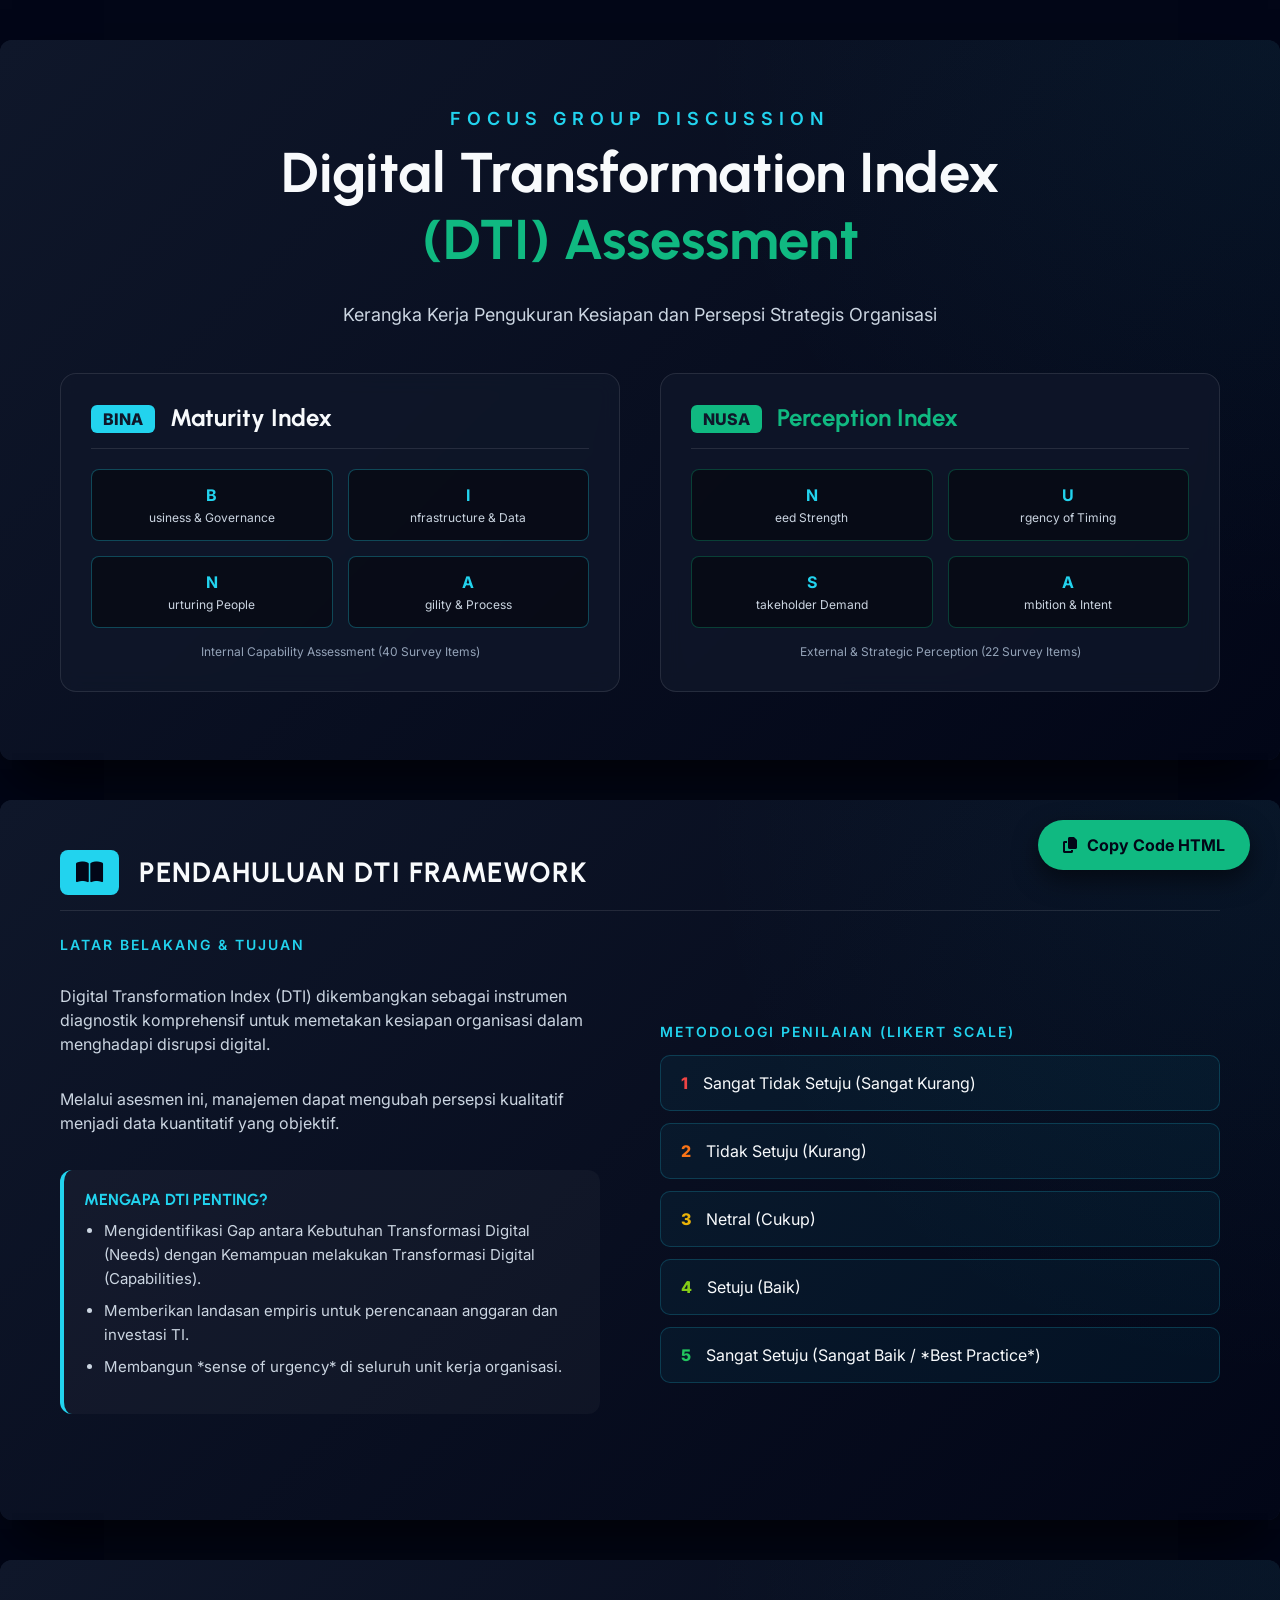
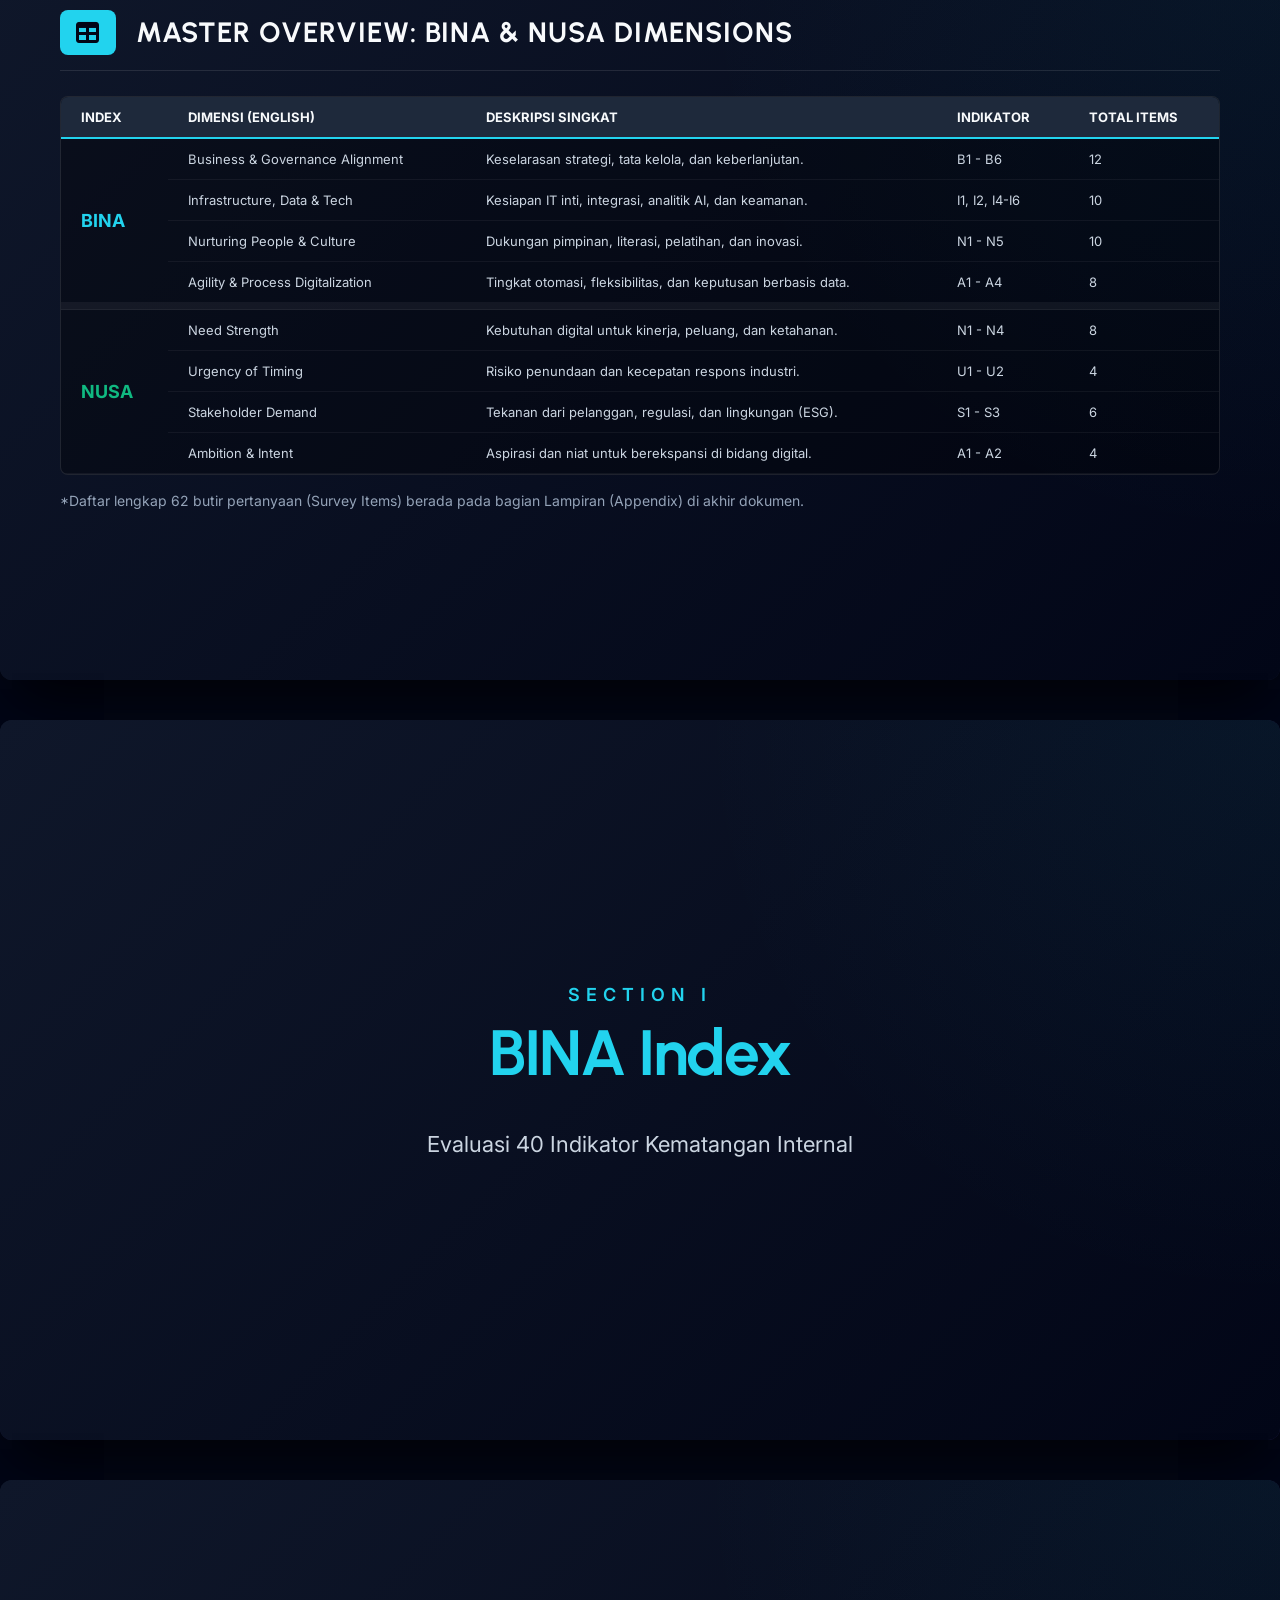
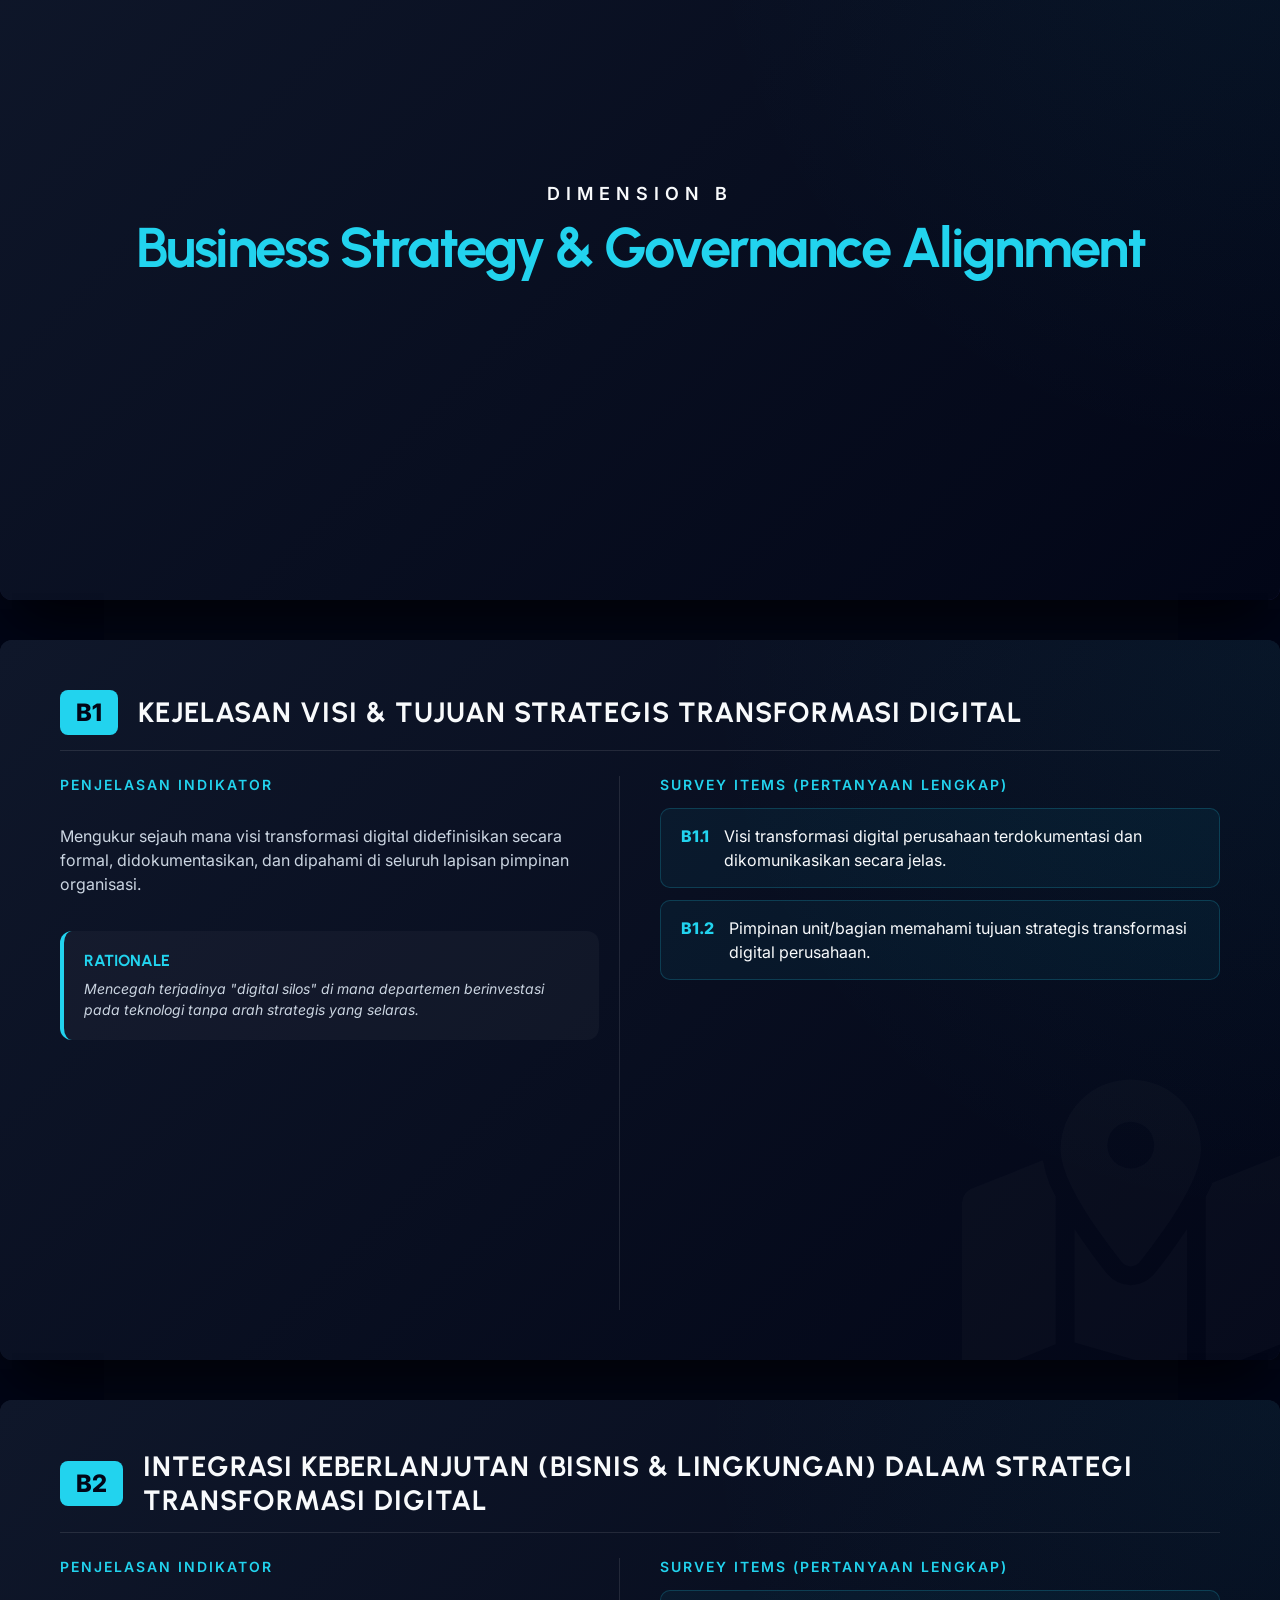
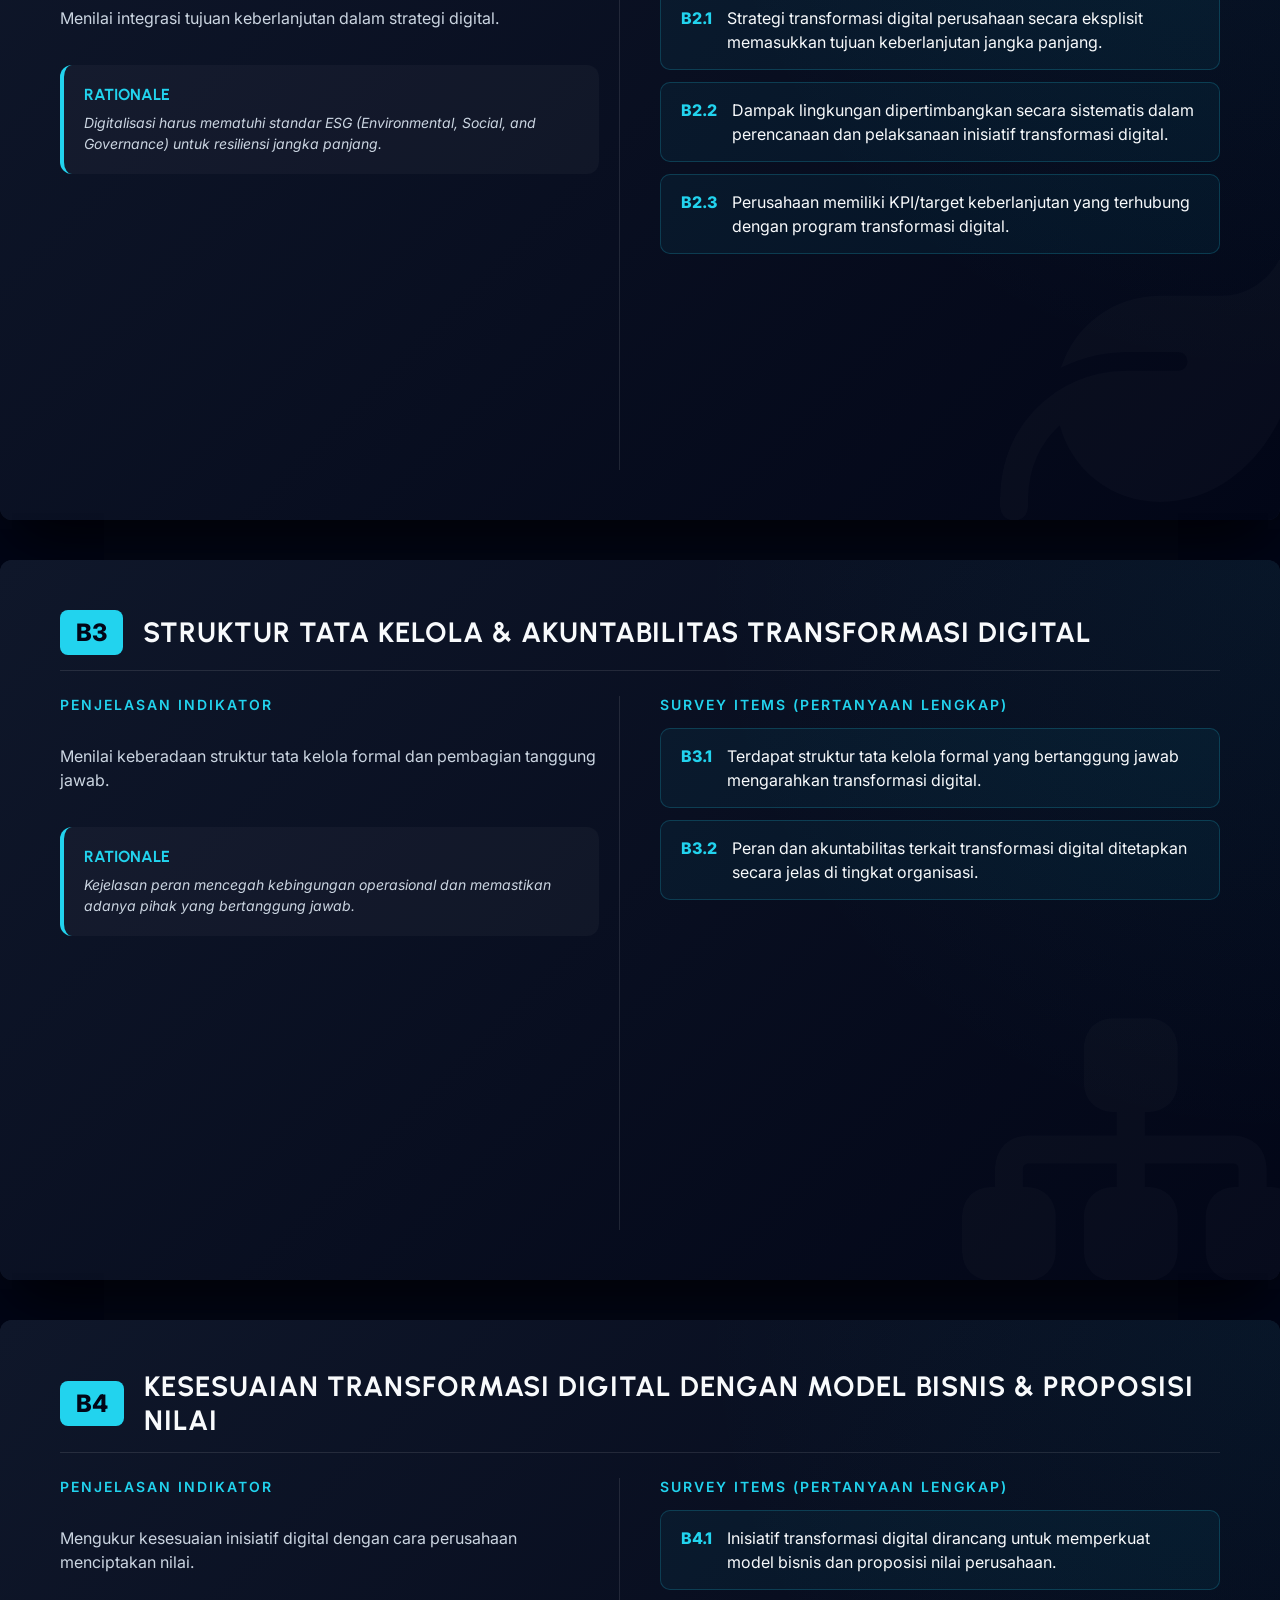
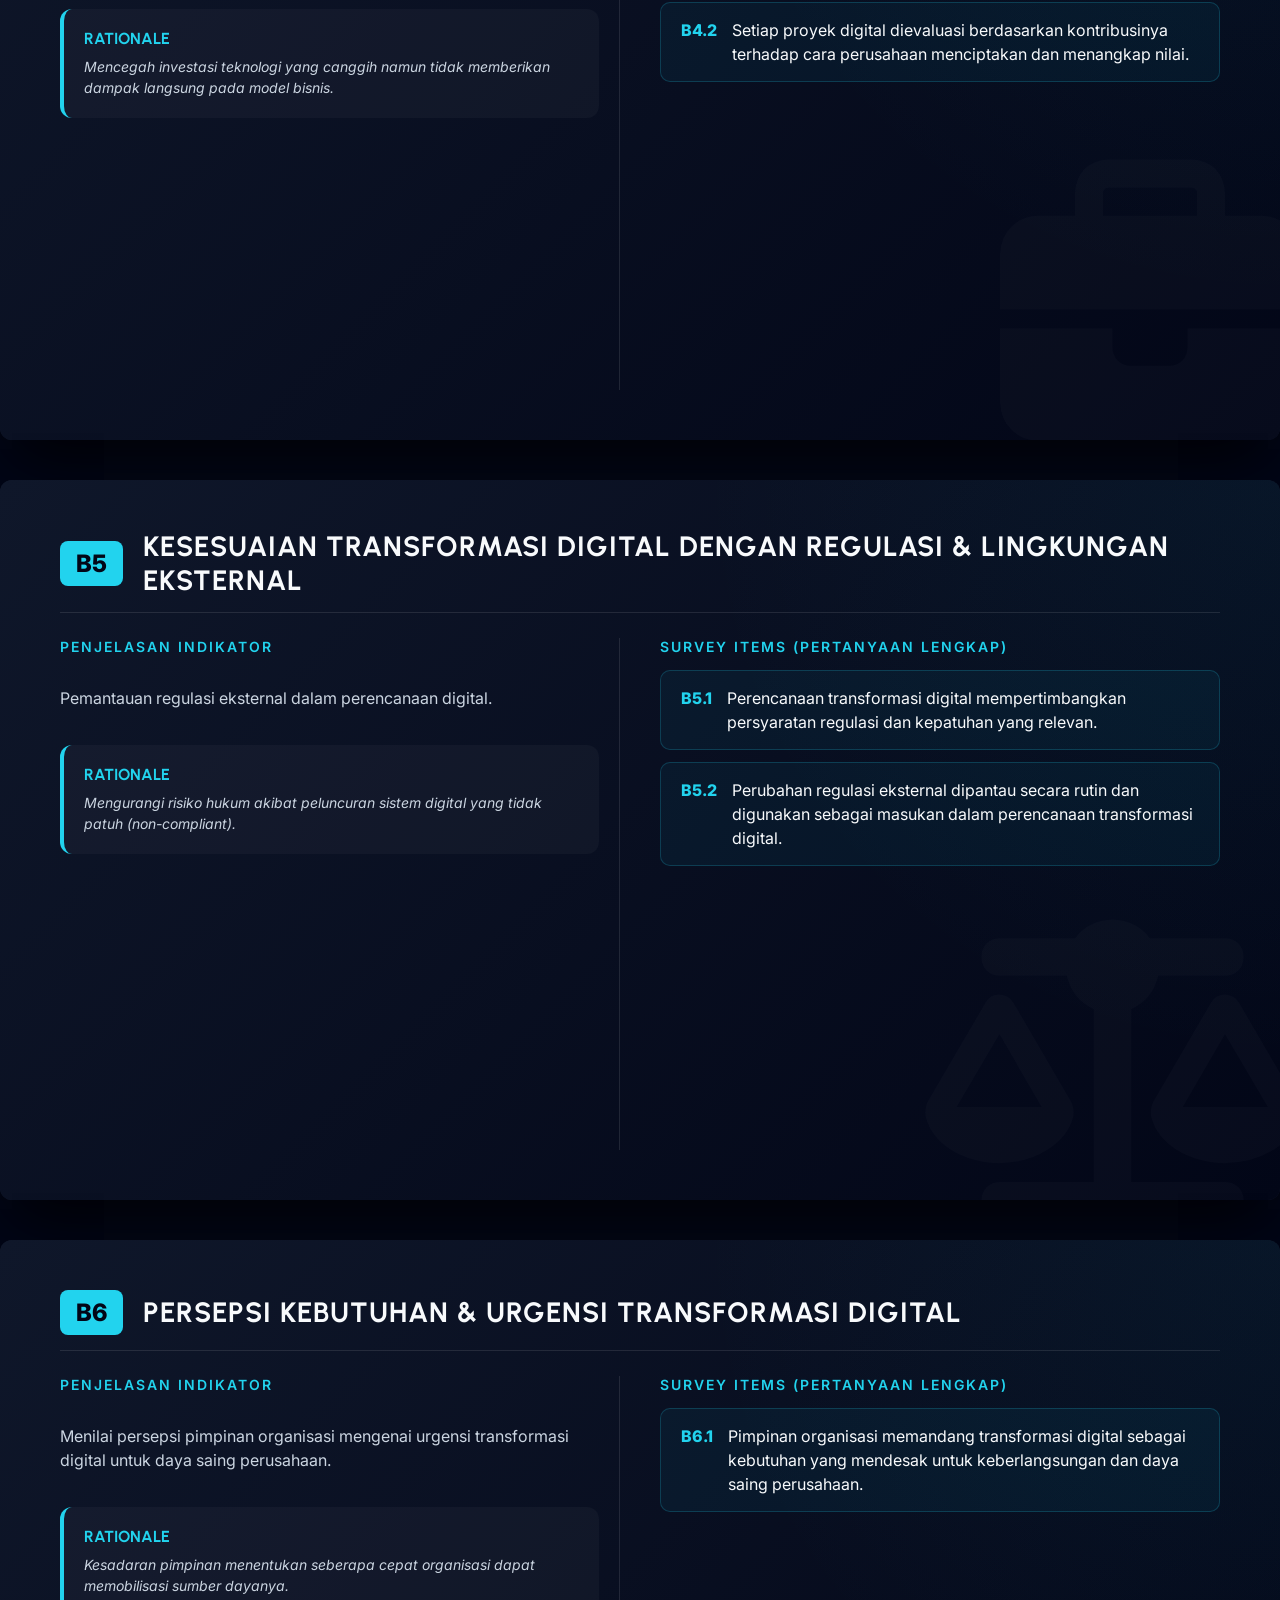
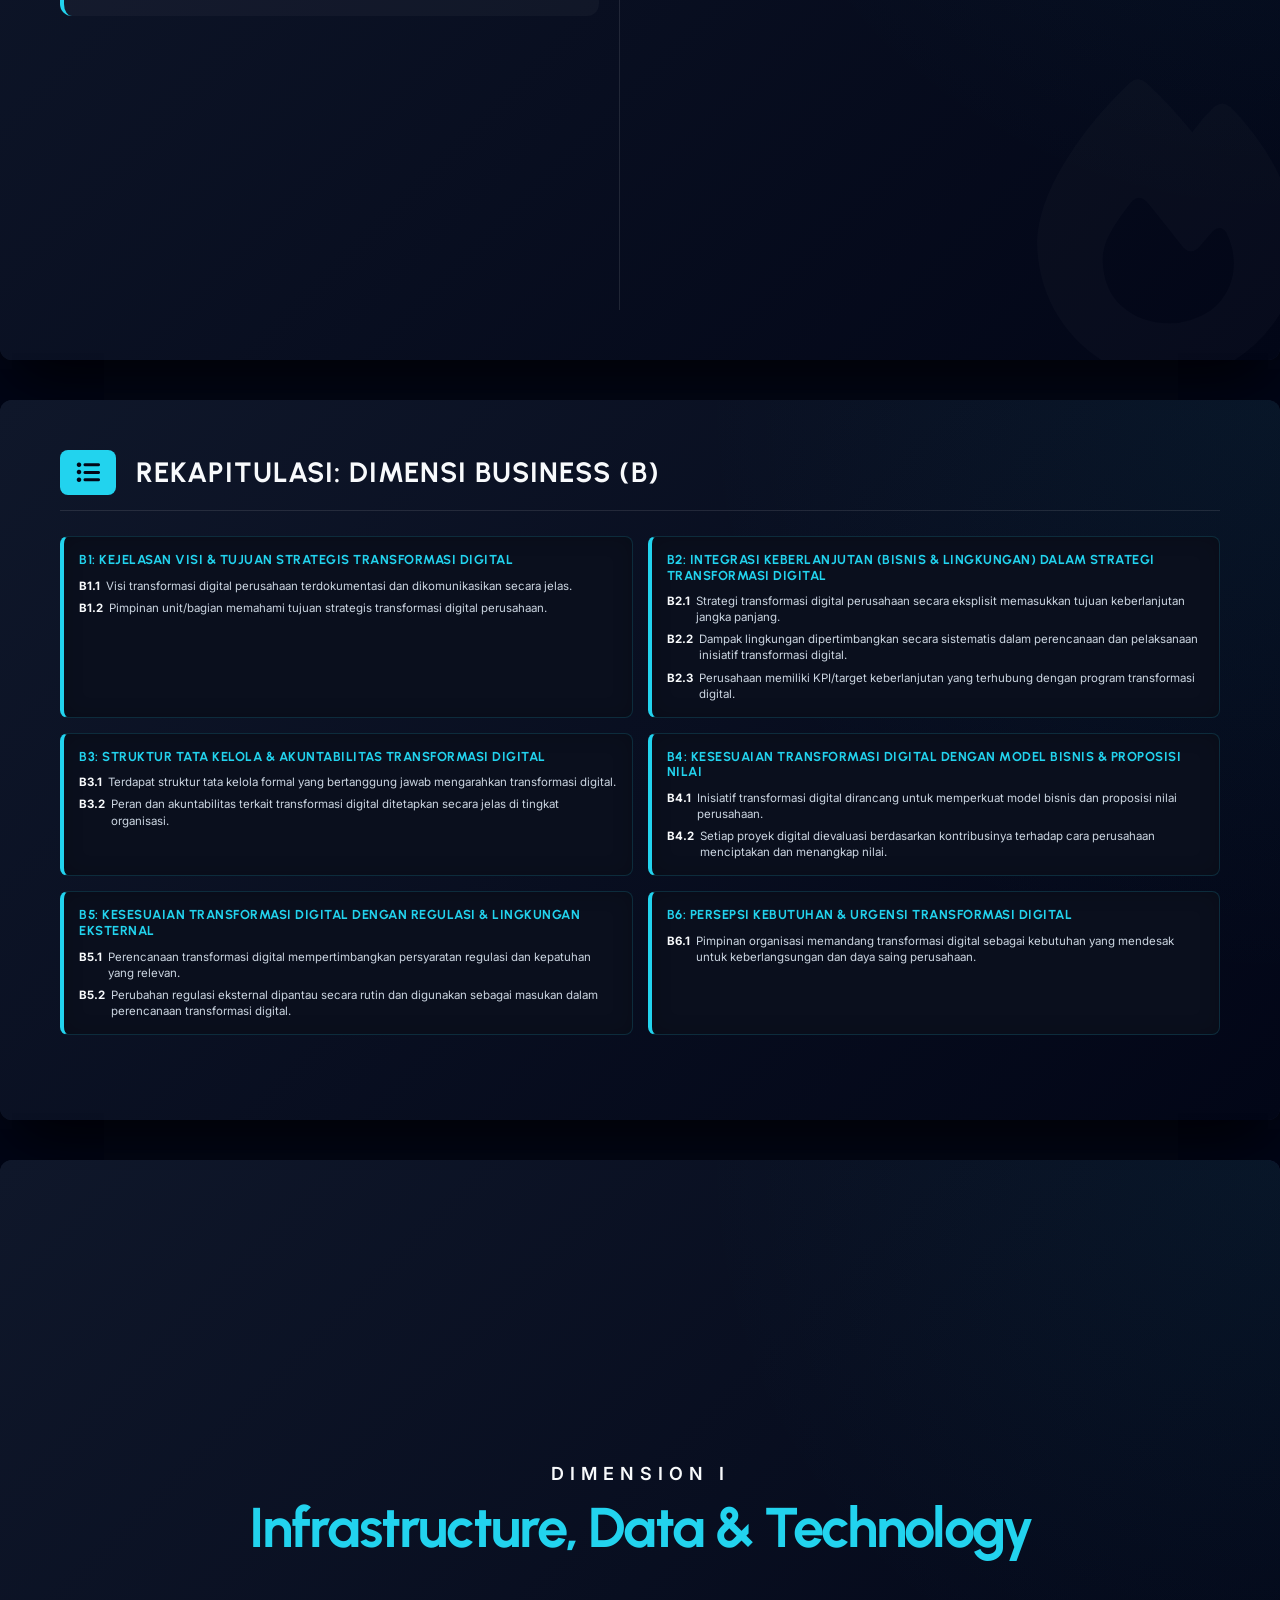
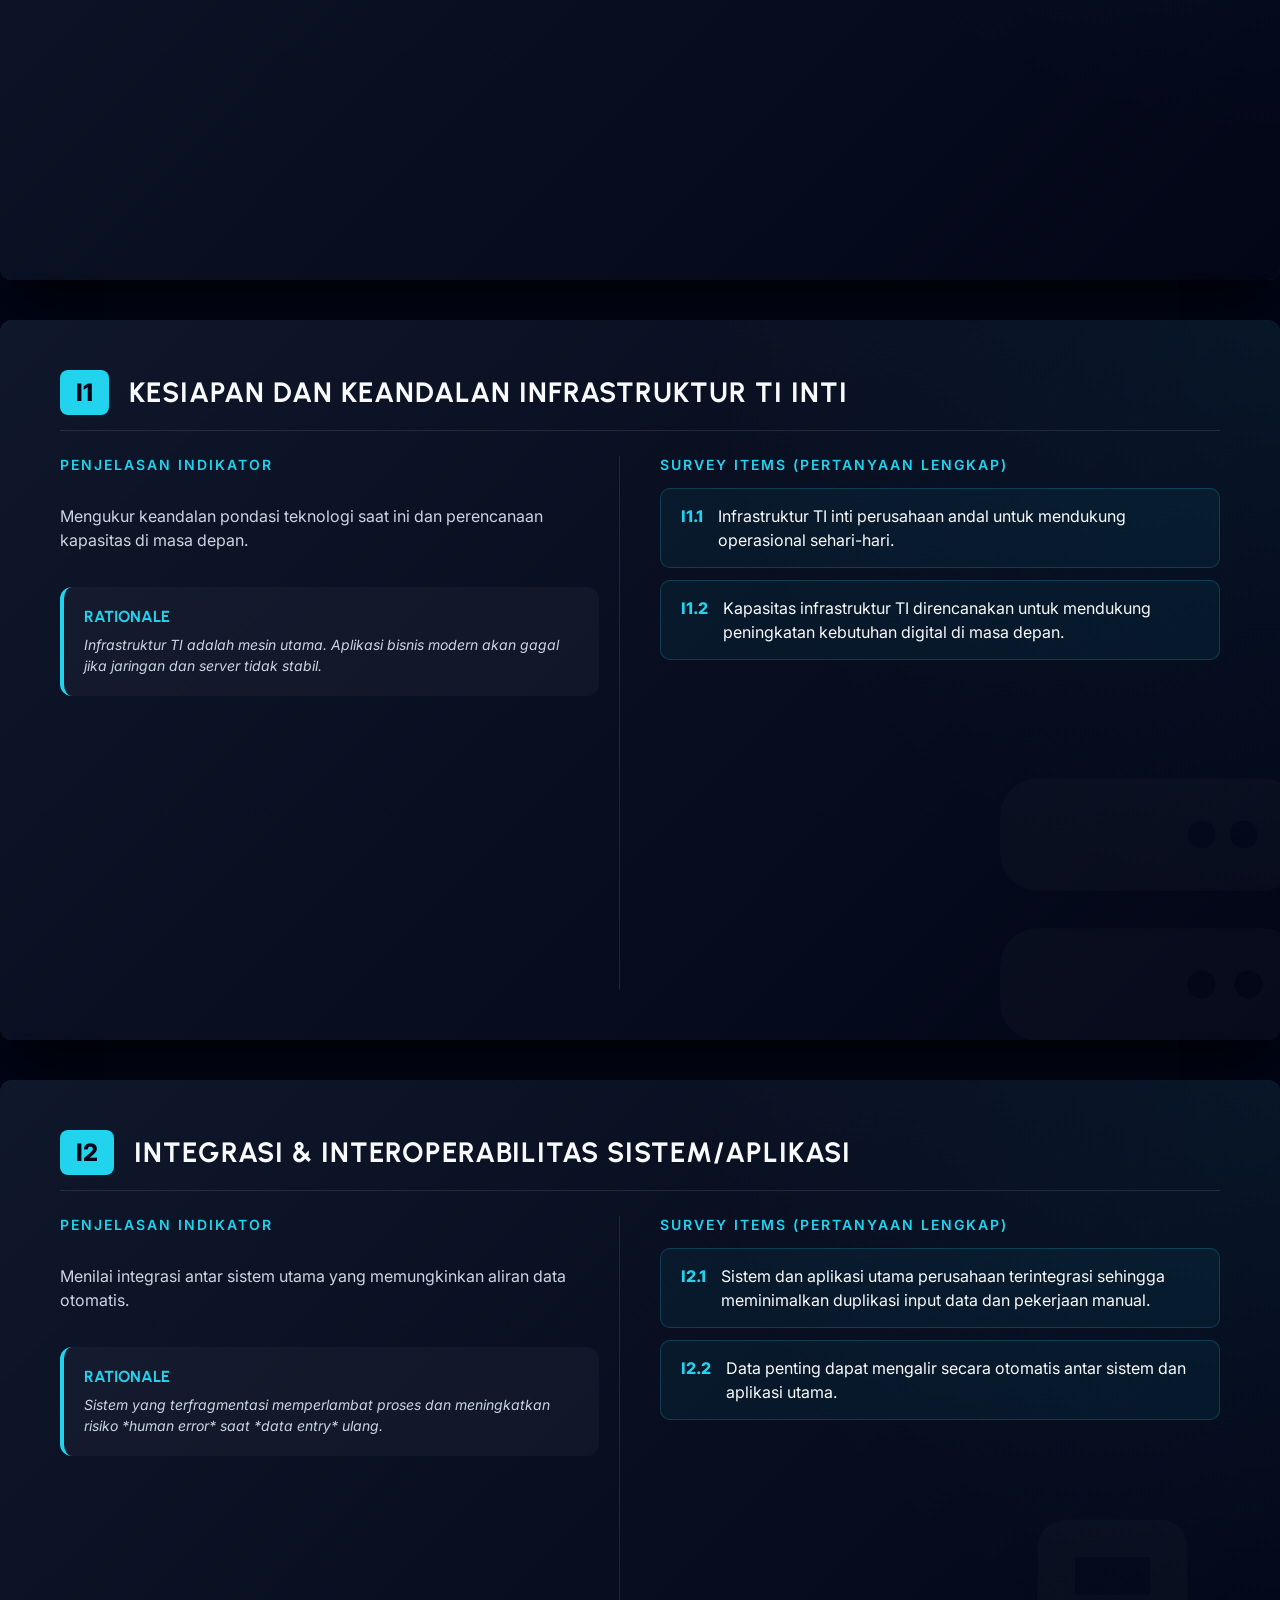
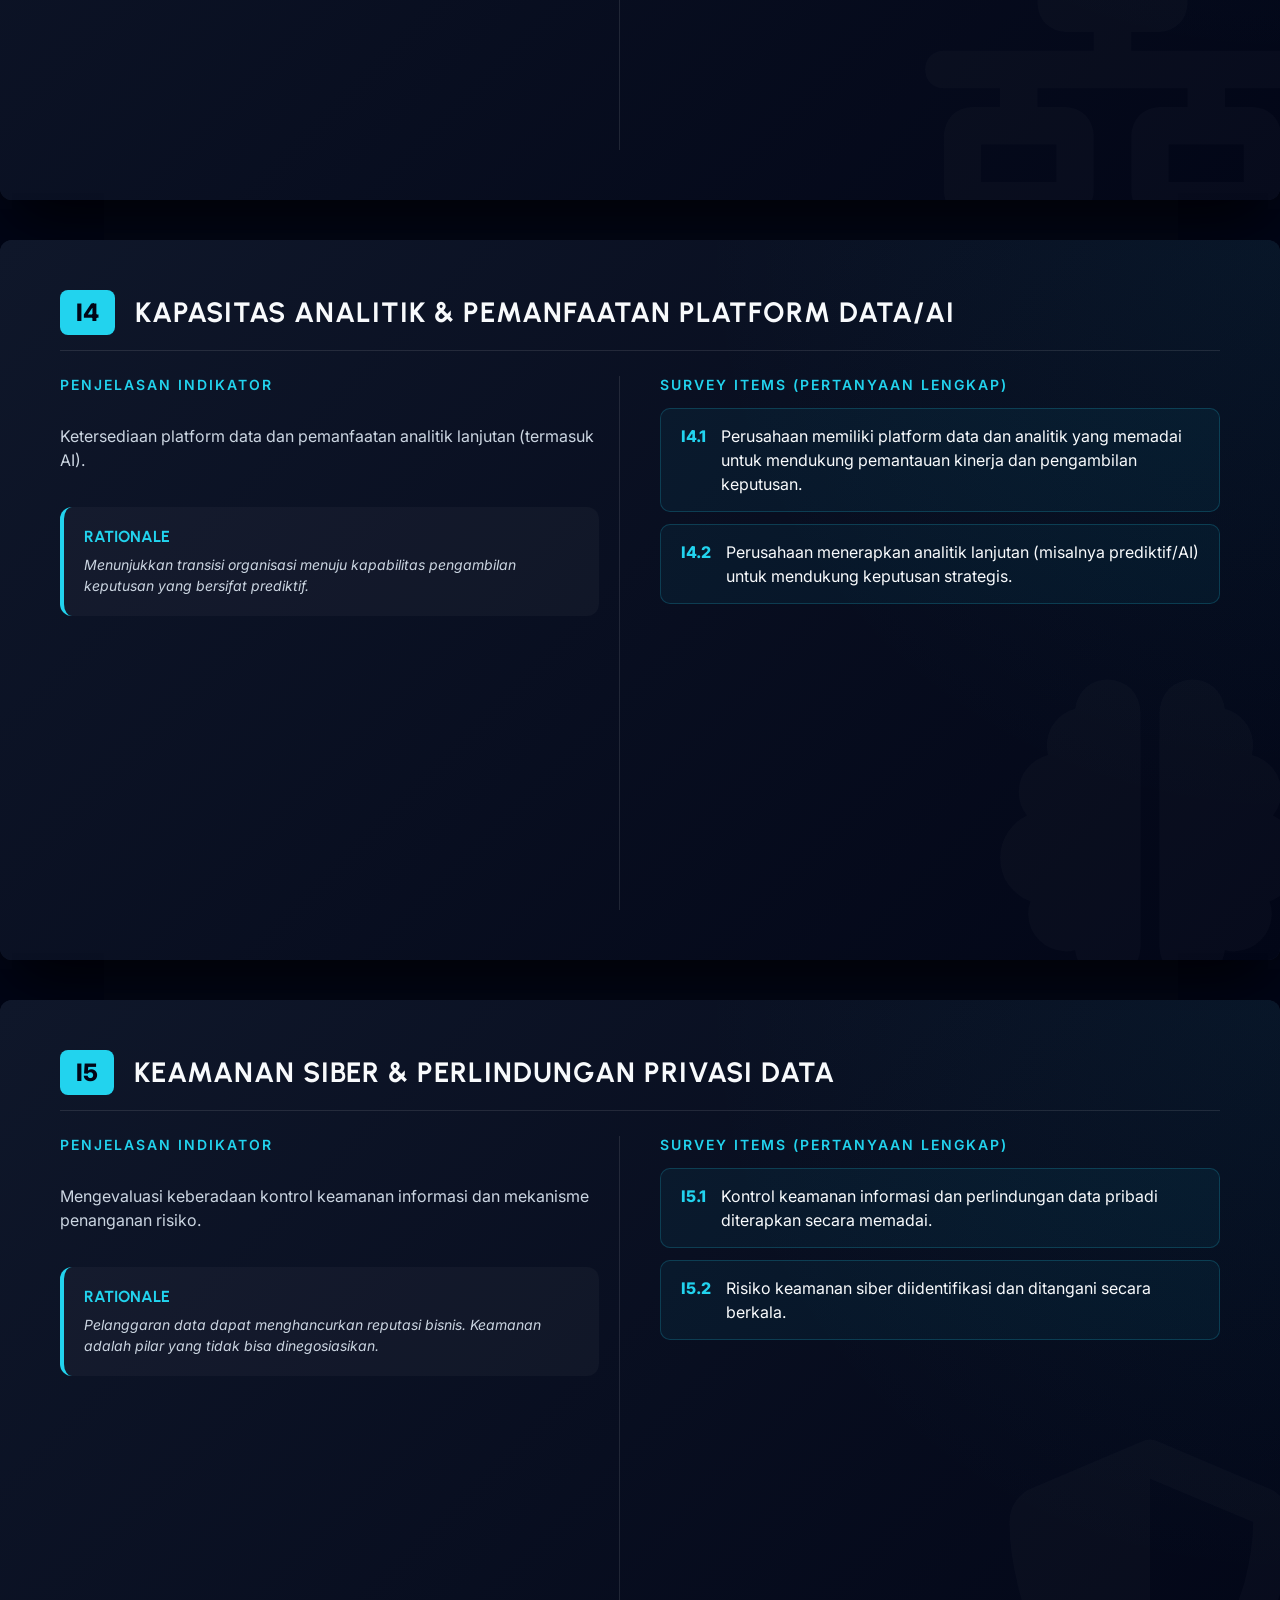
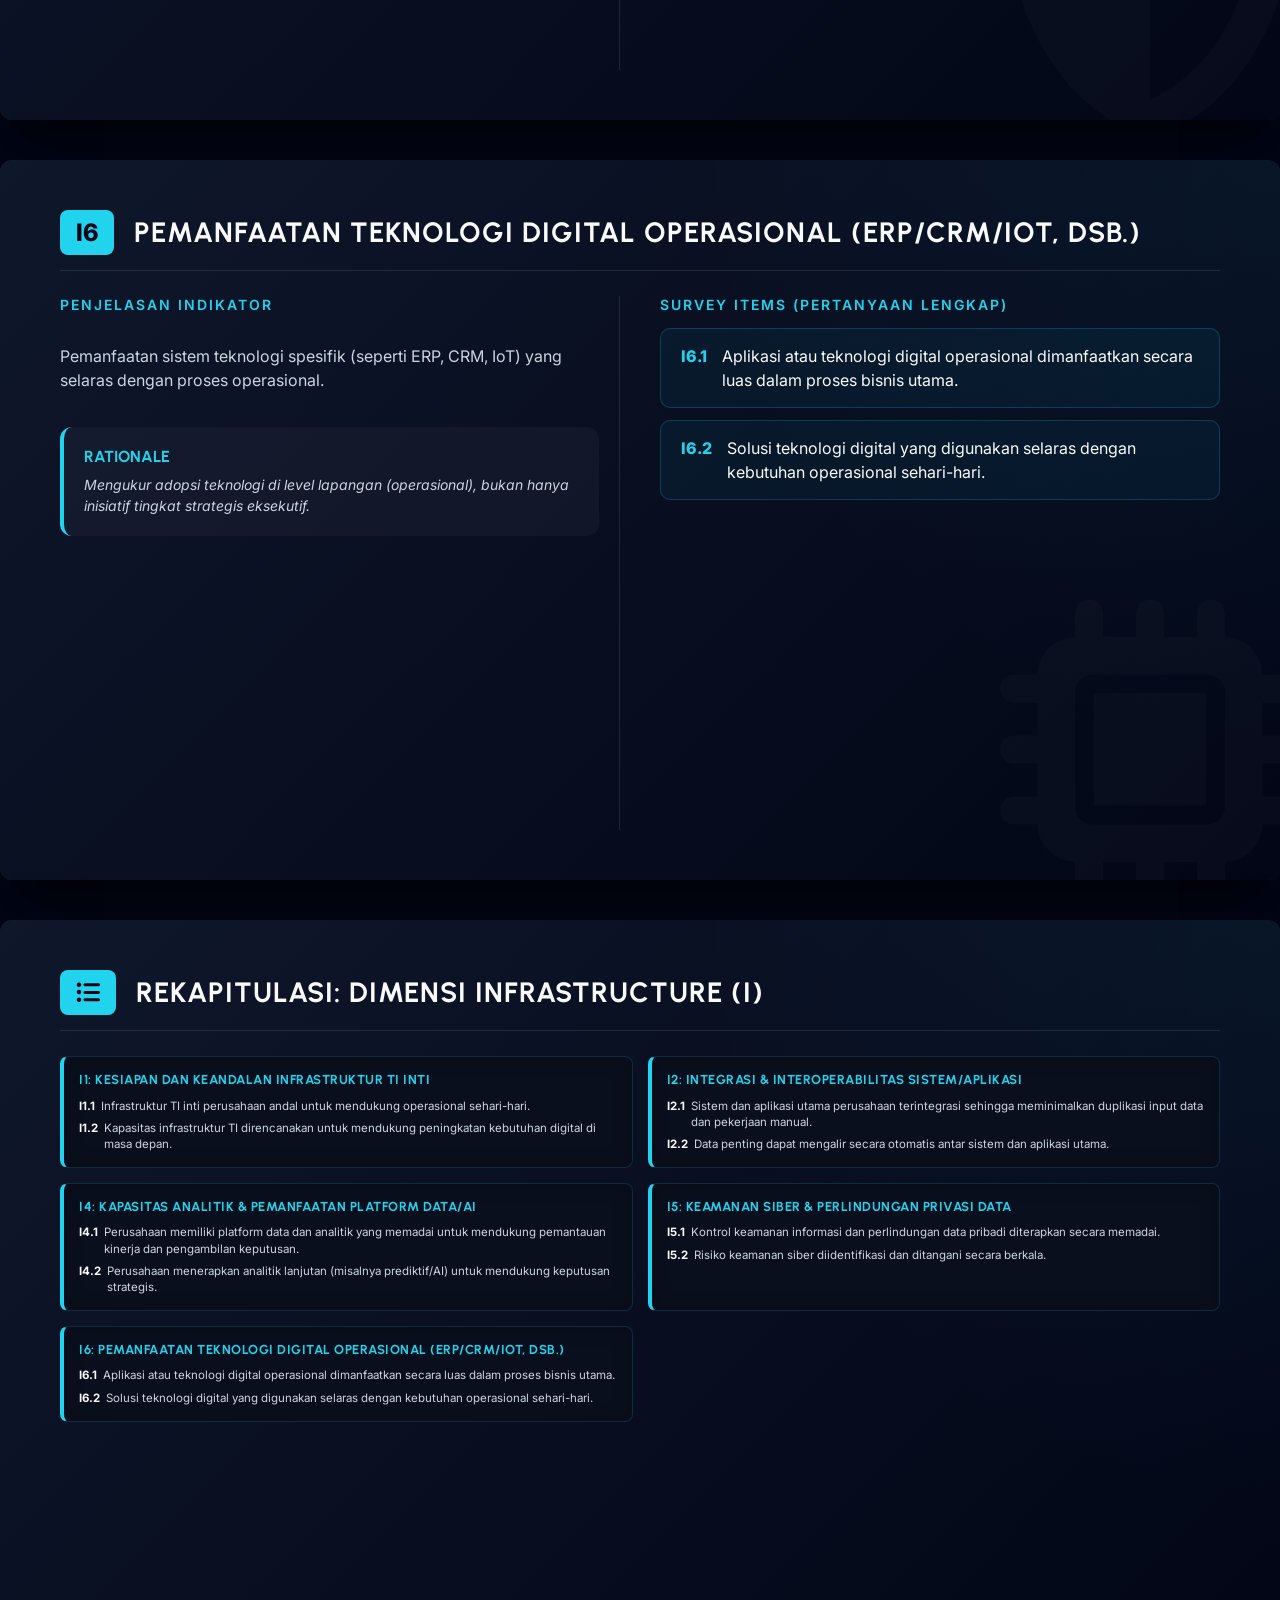
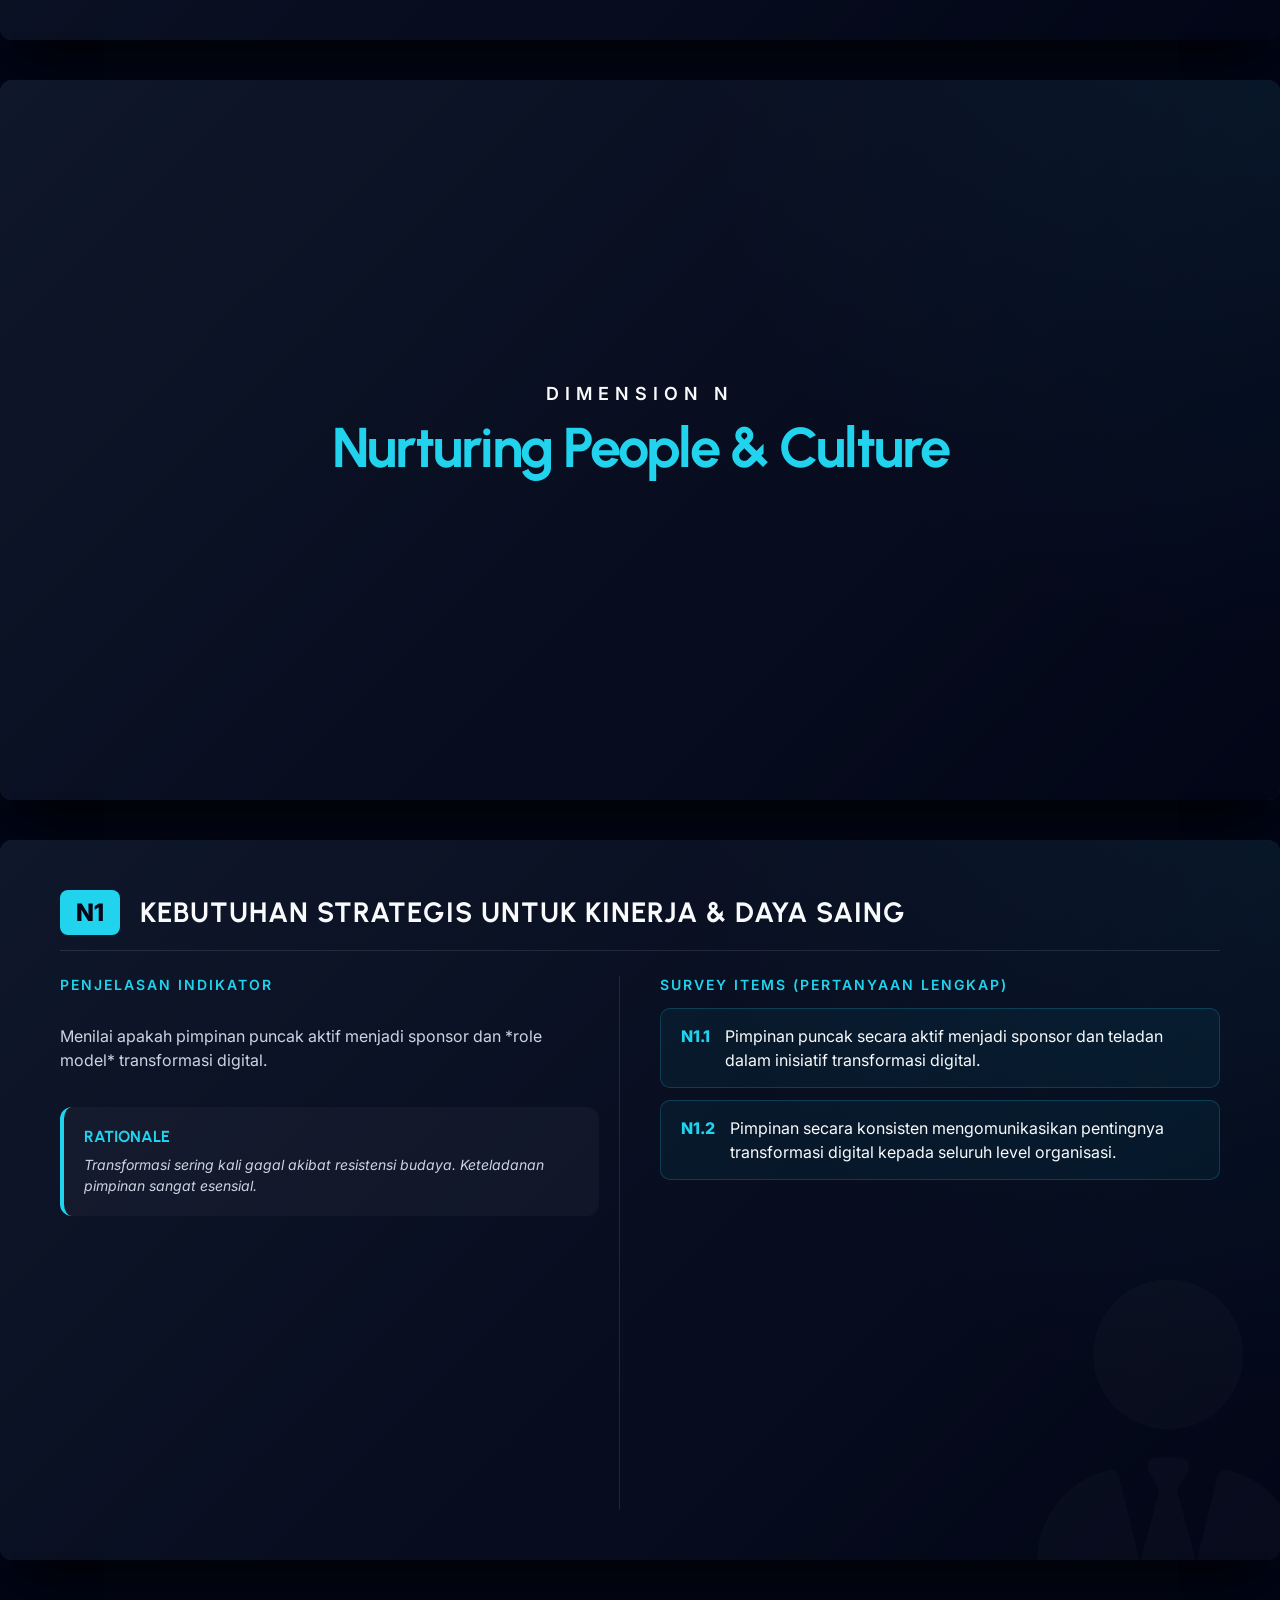
==== commit 8e0fe64d: "fixed master recap botton padding" ====
--- a/source.html
+++ b/source.html
@@ -408,7 +408,7 @@
         <div class="indicator-badge"><i class="fa-solid fa-table"></i></div>
         <h2 class="slide-title">Master Overview: BINA & NUSA Dimensions</h2>
     </div>
-    <div class="paginated-table-container">
+    <div class="paginated-table-container" style="flex-grow: 0;">
         <table>
             <thead>
                 <tr>
@@ -424,7 +424,7 @@
                 <tr><td>Infrastructure, Data & Tech</td><td>Kesiapan IT inti, integrasi, analitik AI, dan keamanan.</td><td>I1, I2, I4-I6</td><td>10</td></tr>
                 <tr><td>Nurturing People & Culture</td><td>Dukungan pimpinan, literasi, pelatihan, dan inovasi.</td><td>N1 - N5</td><td>10</td></tr>
                 <tr><td>Agility & Process Digitalization</td><td>Tingkat otomasi, fleksibilitas, dan keputusan berbasis data.</td><td>A1 - A4</td><td>8</td></tr>
-                <tr style="background: rgba(255,255,255,0.05);"><td colspan="5"></td></tr>
+                <tr style="background: rgba(255,255,255,0.05);"><td colspan="5" style="padding: 3px 0;"></td></tr>
                 <tr><td rowspan="4" class="nusa-dim-tag" style="font-size:18px;">NUSA</td><td>Need Strength</td><td>Kebutuhan digital untuk kinerja, peluang, dan ketahanan.</td><td>N1 - N4</td><td>8</td></tr>
                 <tr><td>Urgency of Timing</td><td>Risiko penundaan dan kecepatan respons industri.</td><td>U1 - U2</td><td>4</td></tr>
                 <tr><td>Stakeholder Demand</td><td>Tekanan dari pelanggan, regulasi, dan lingkungan (ESG).</td><td>S1 - S3</td><td>6</td></tr>
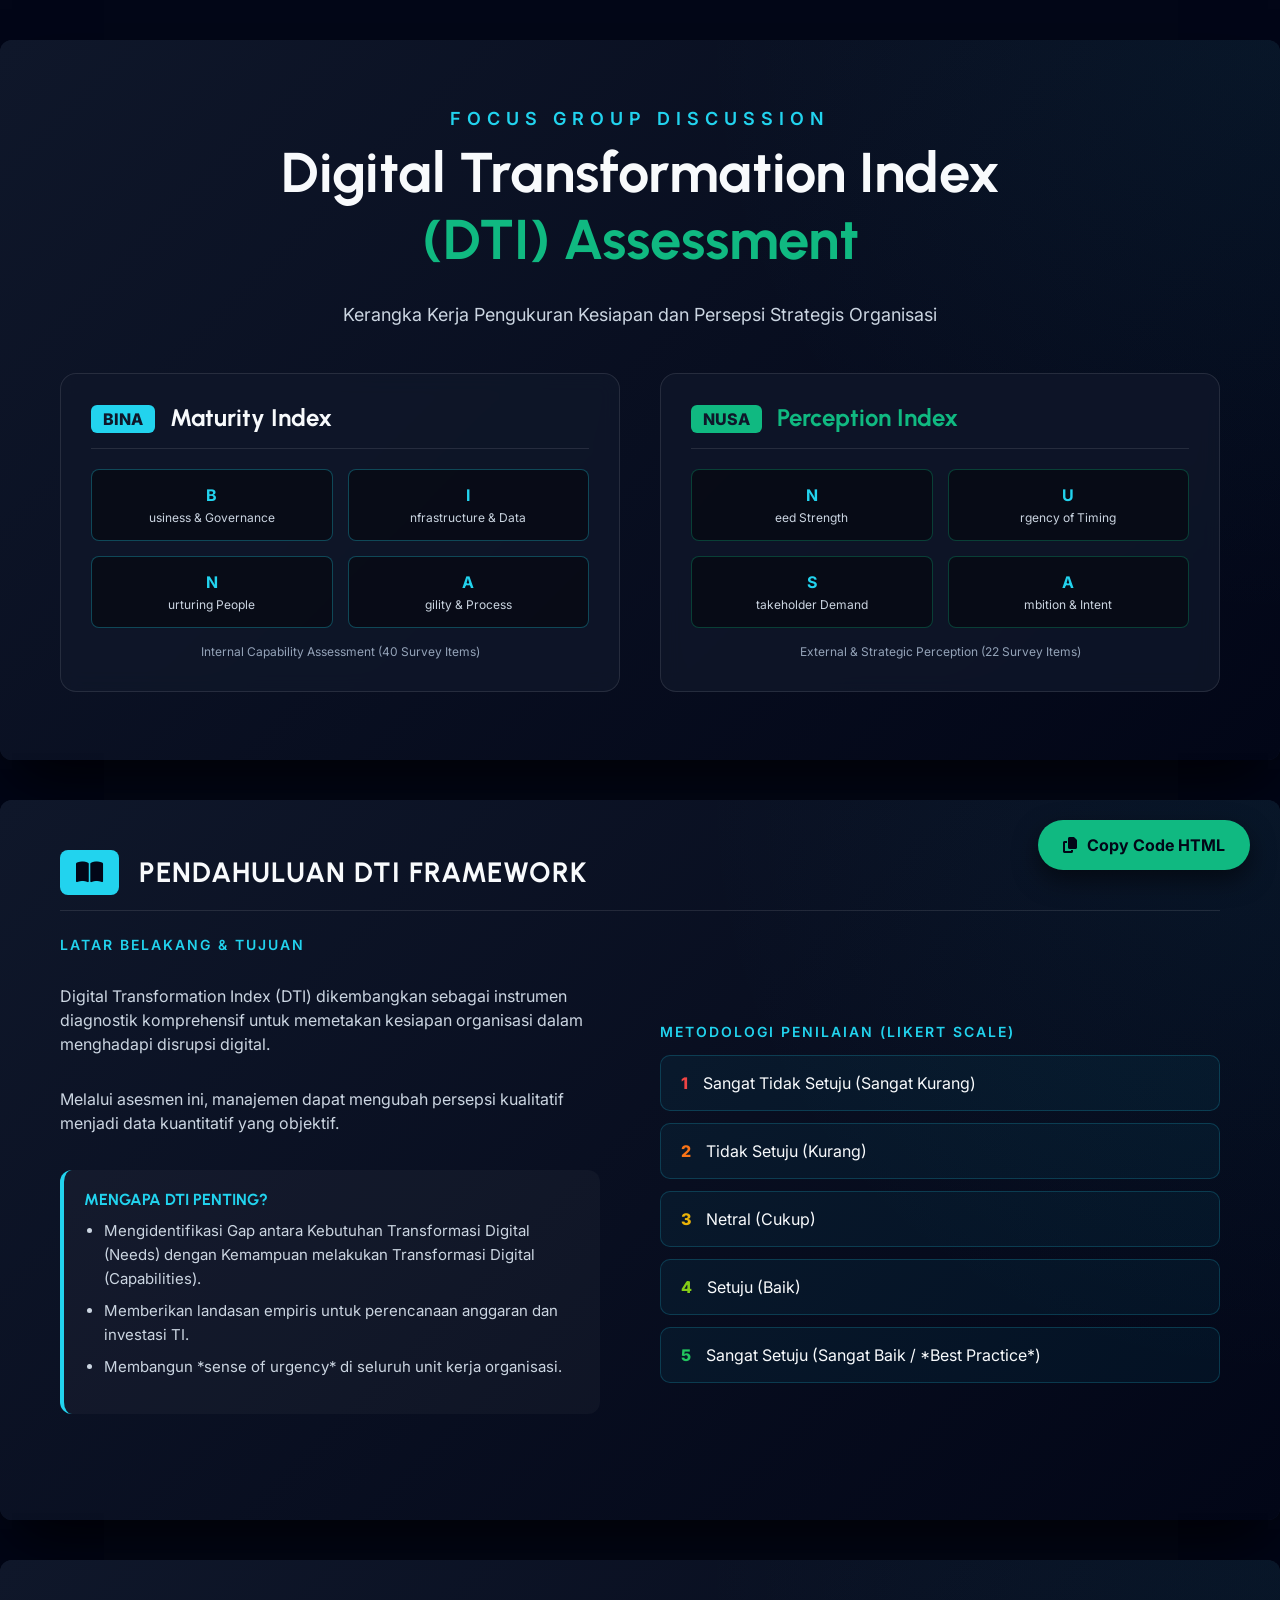
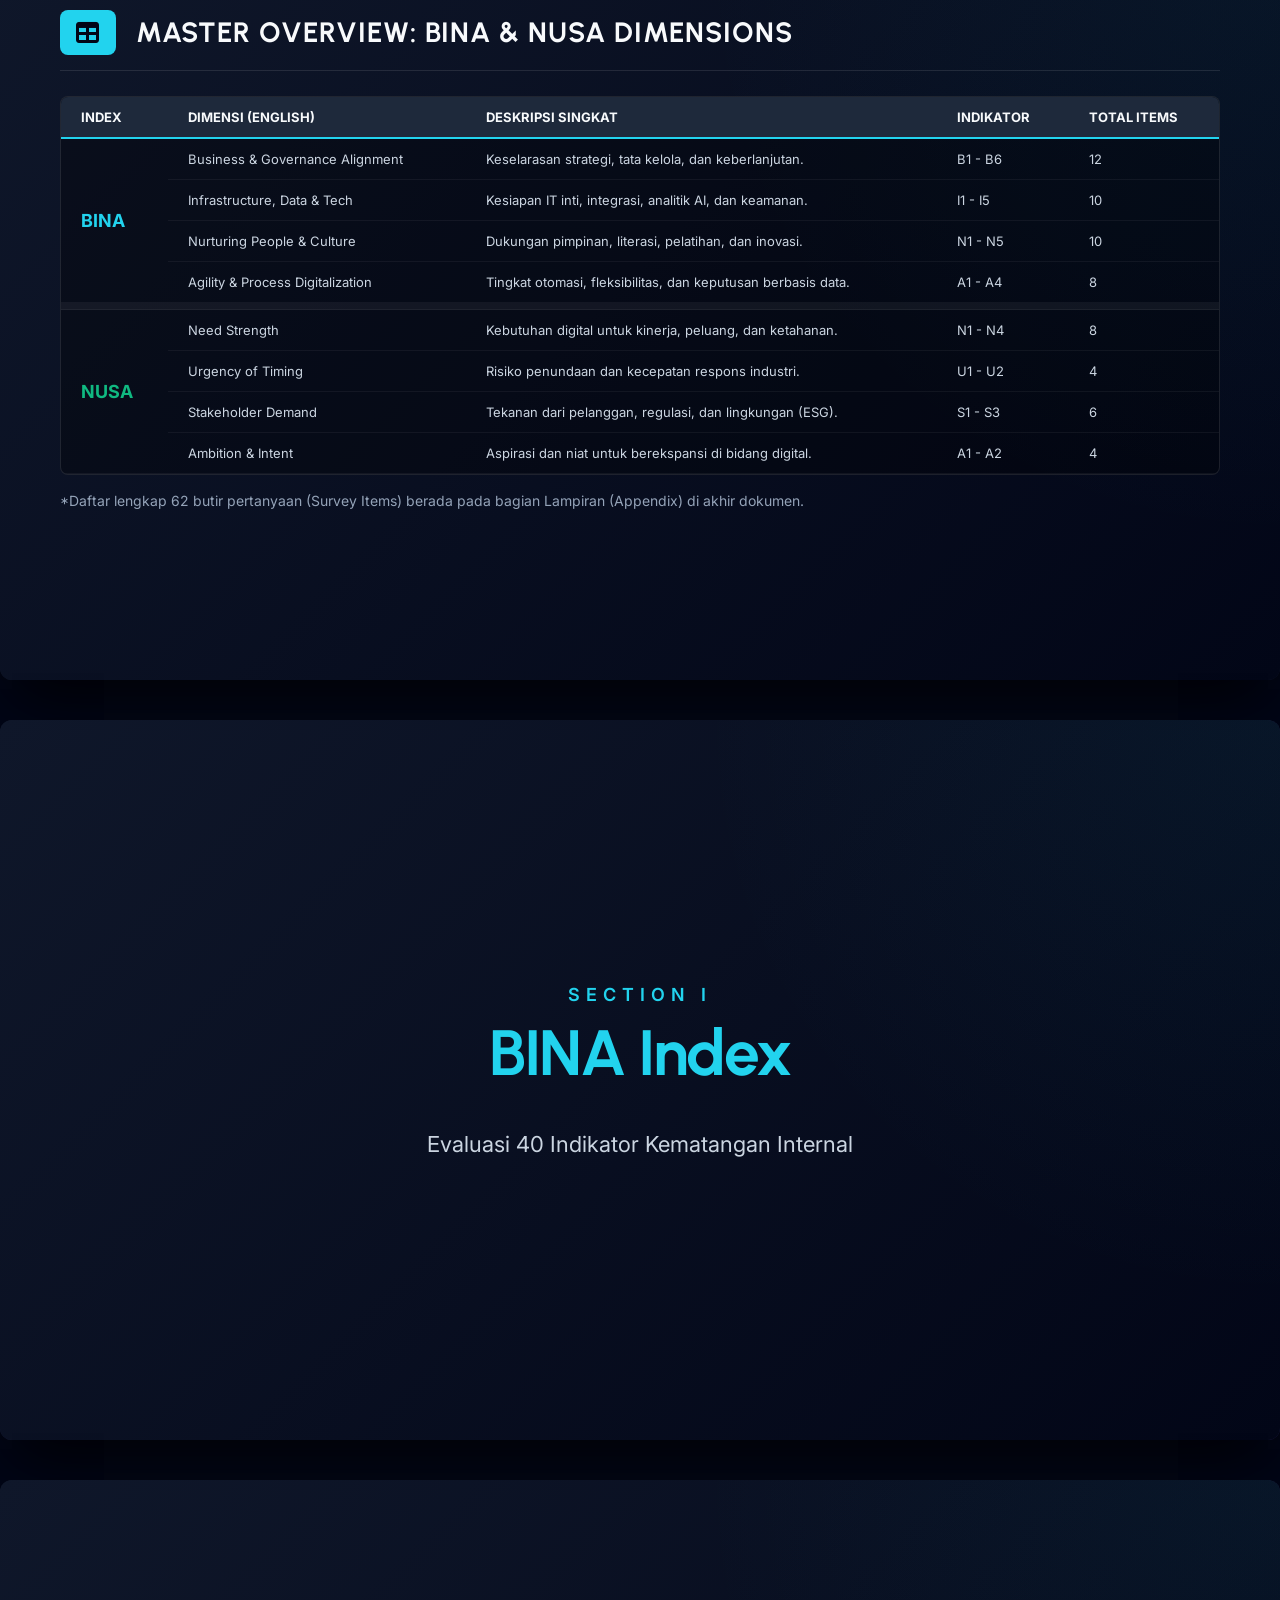
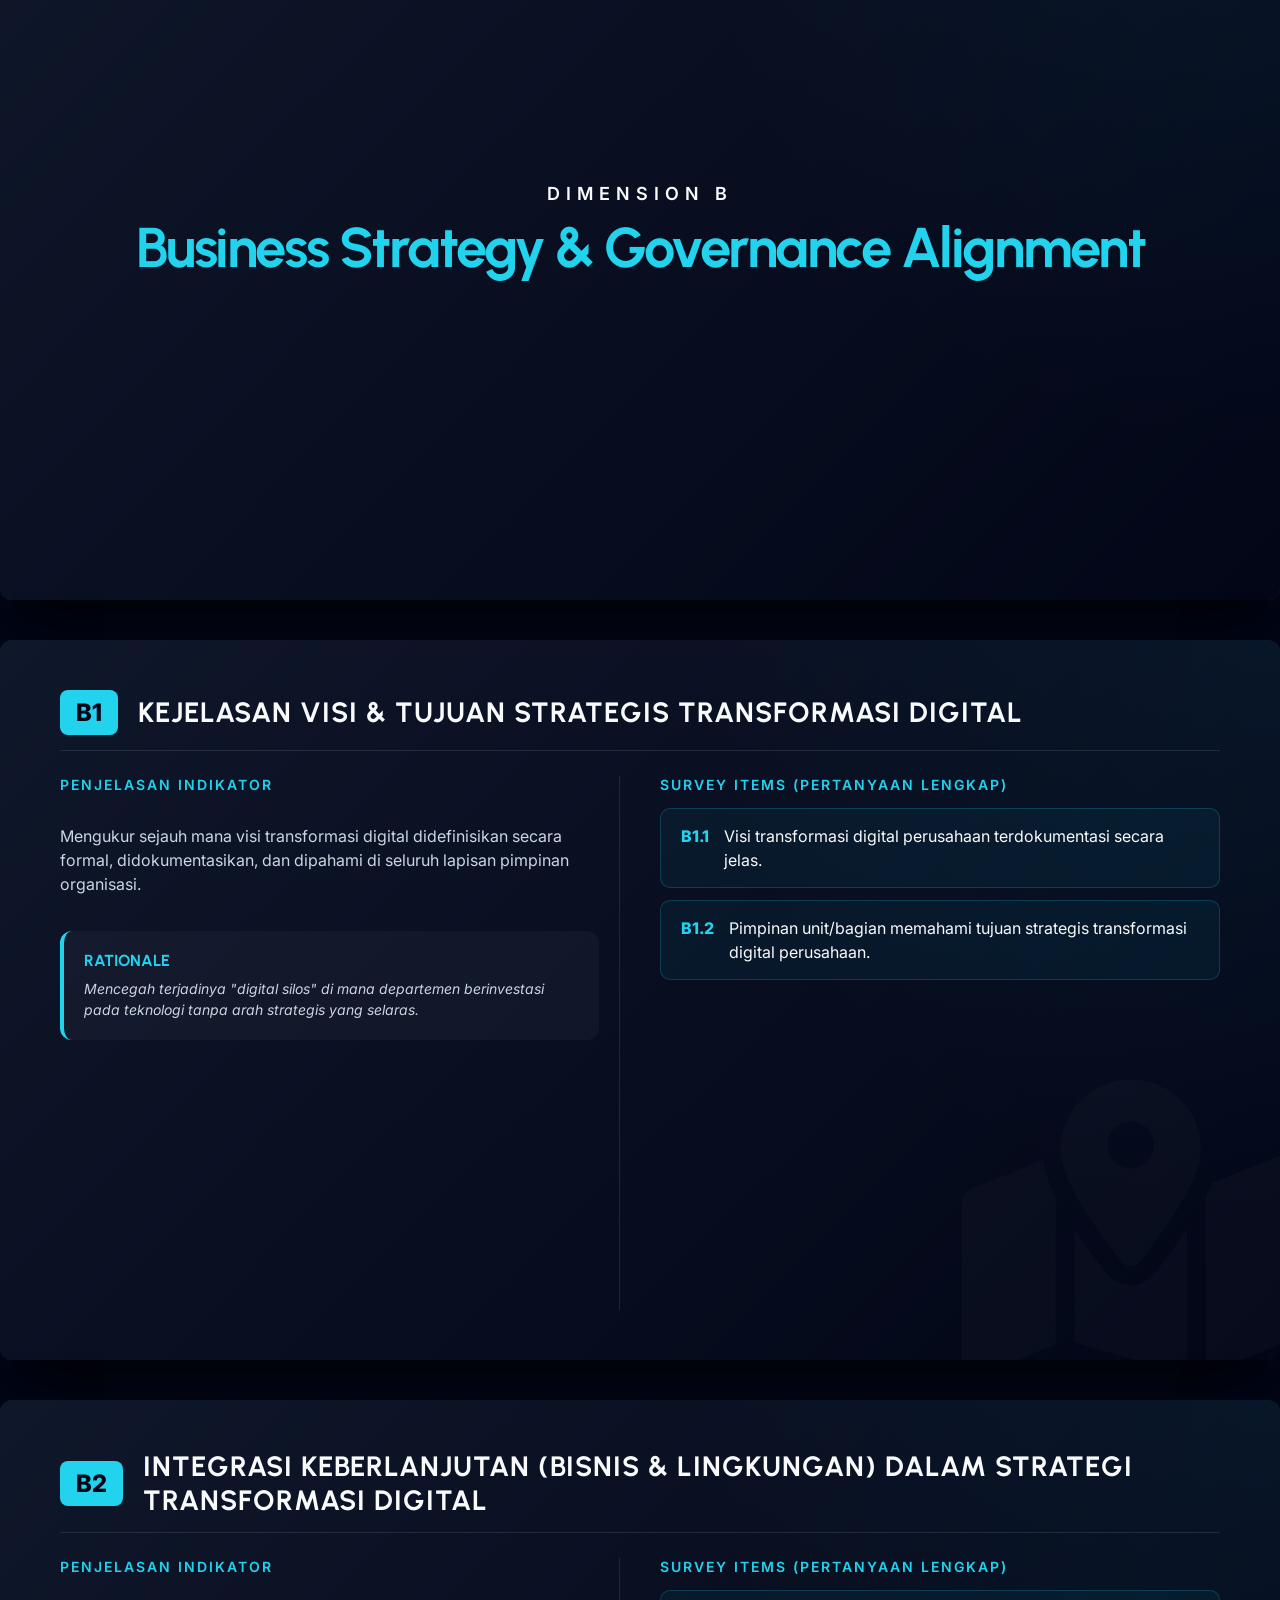
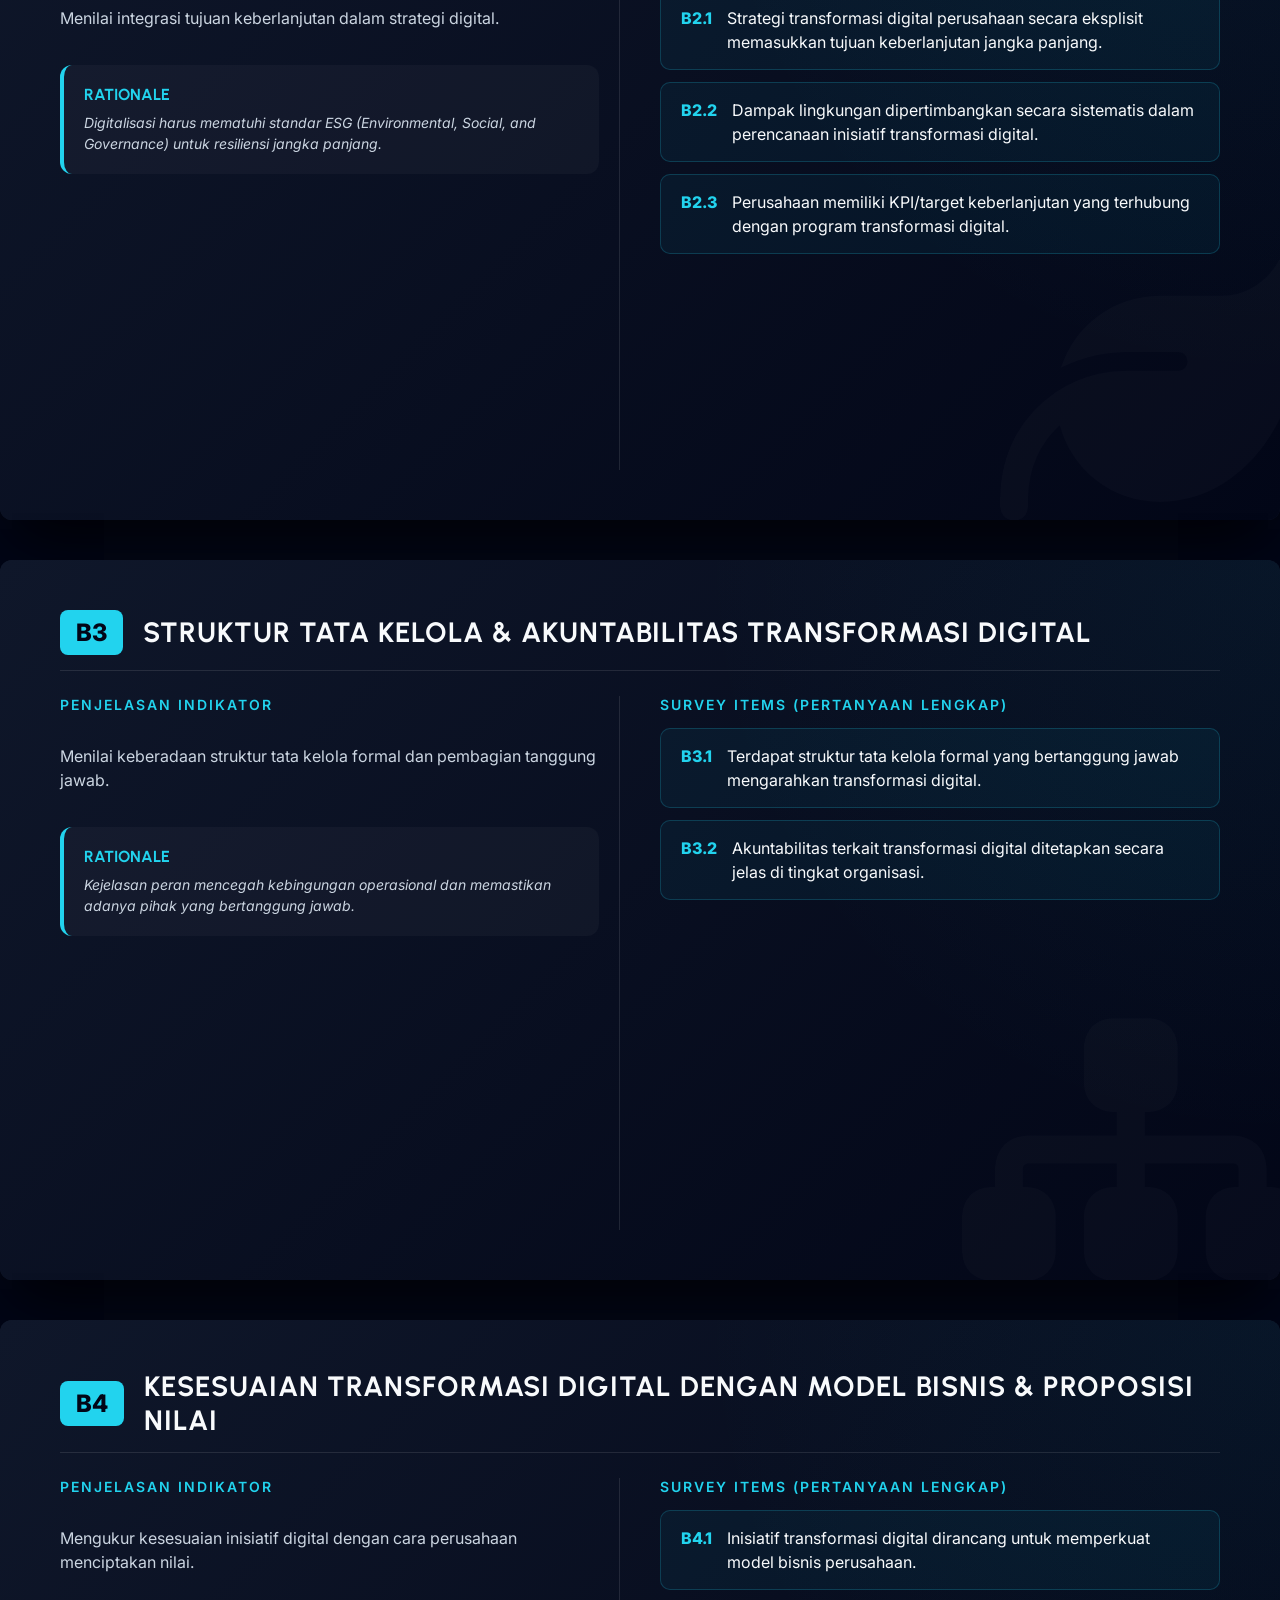
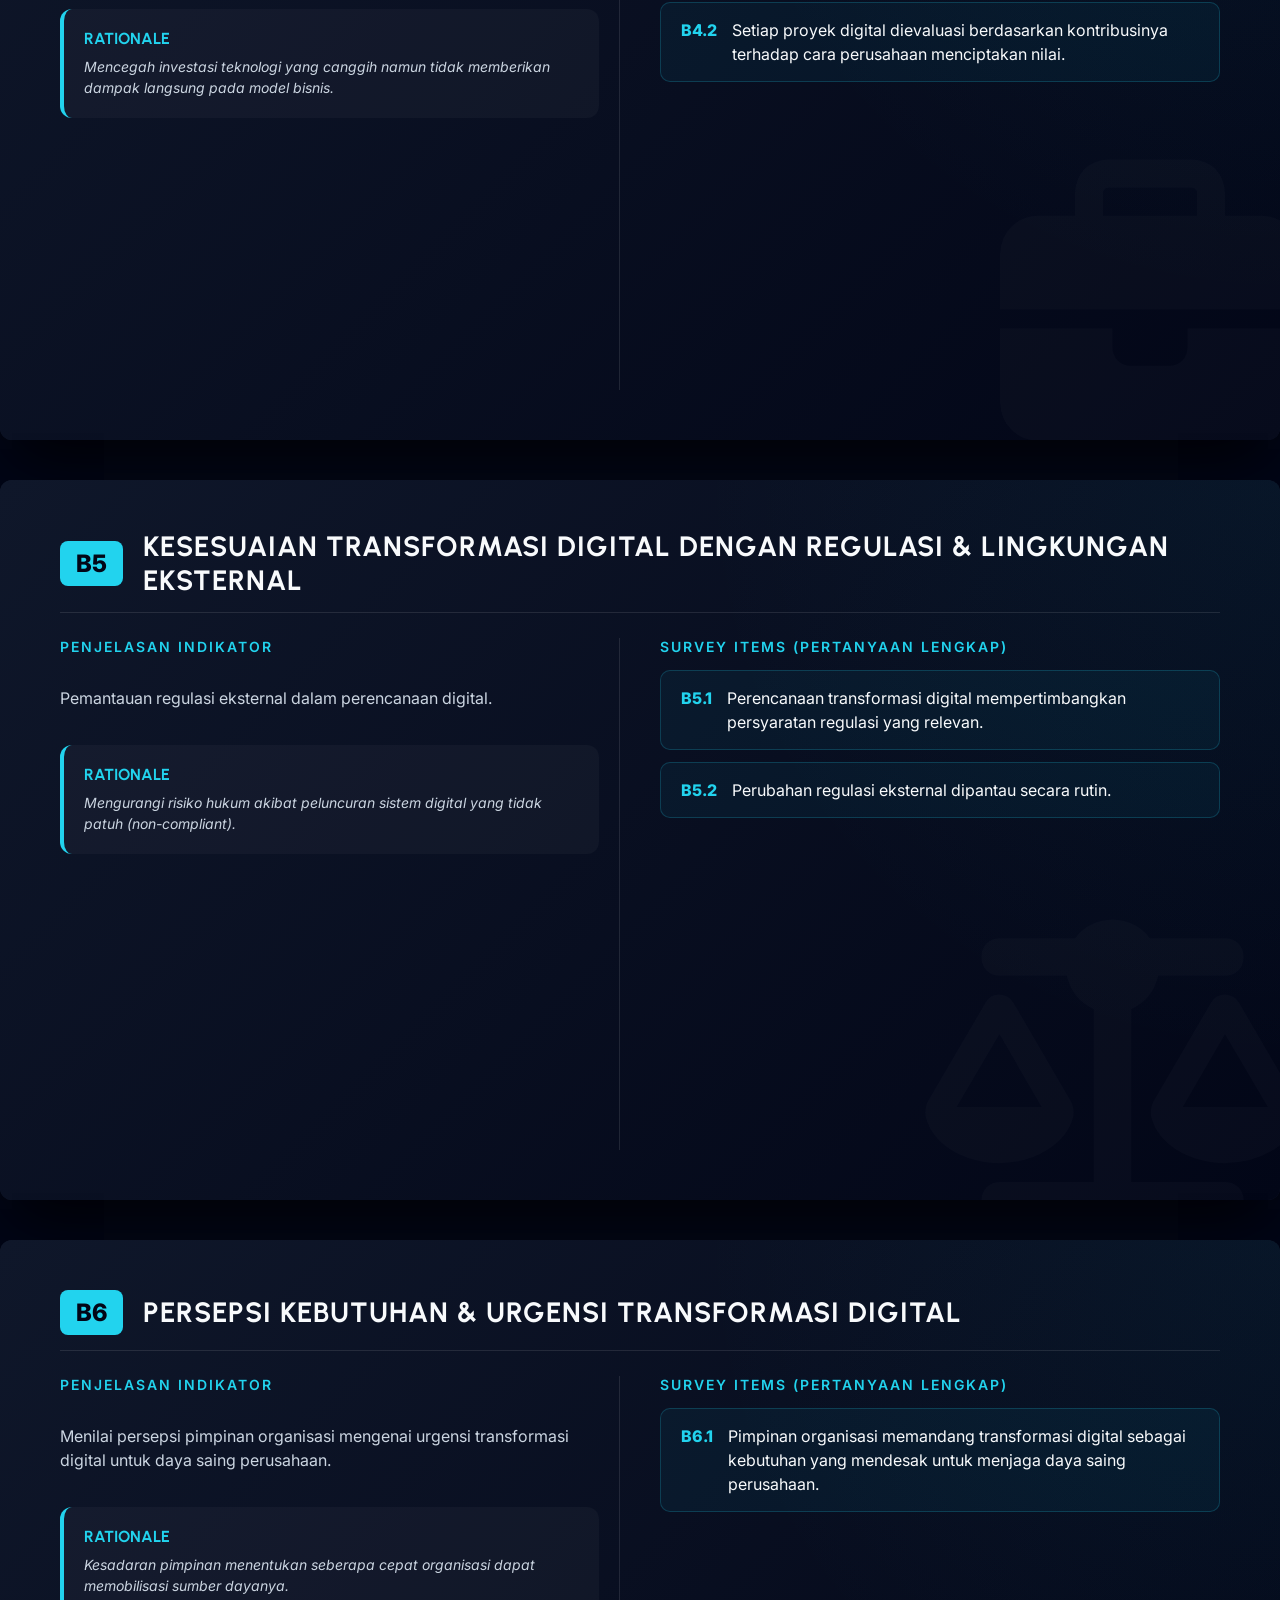
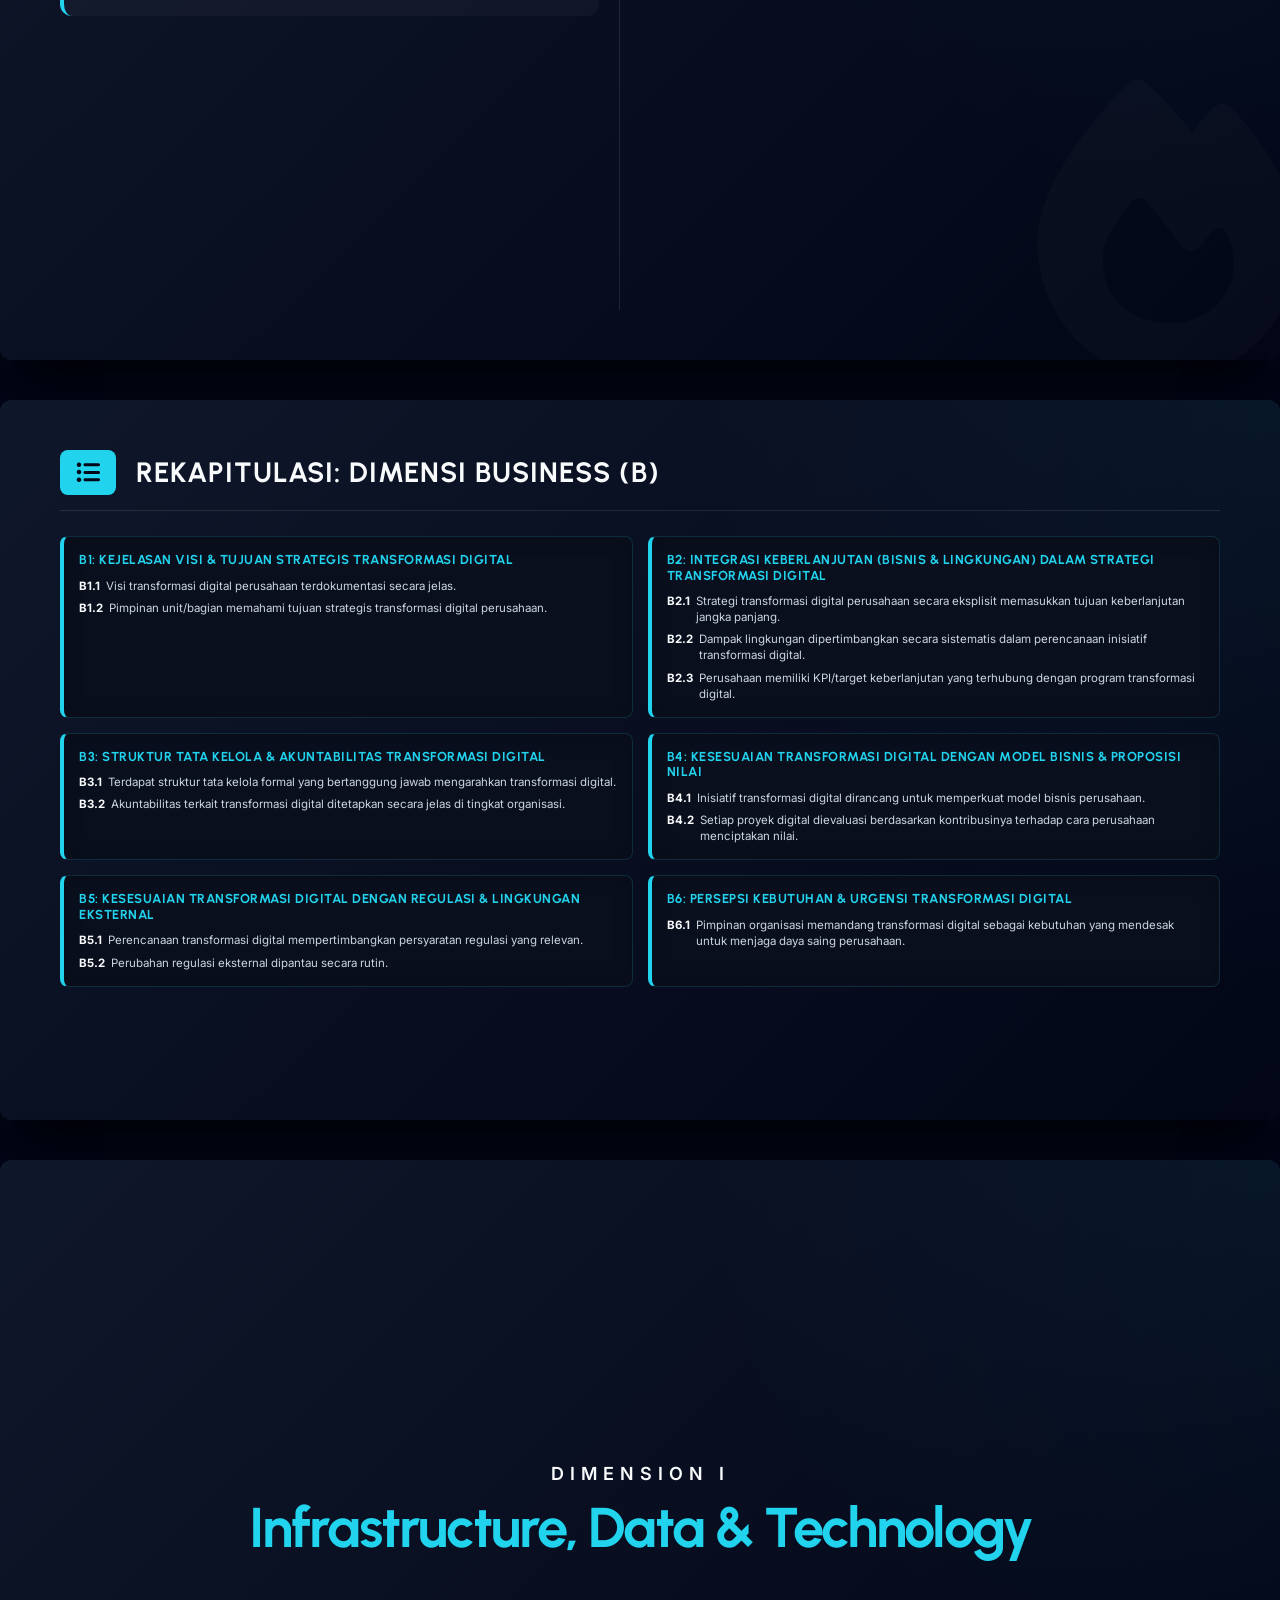
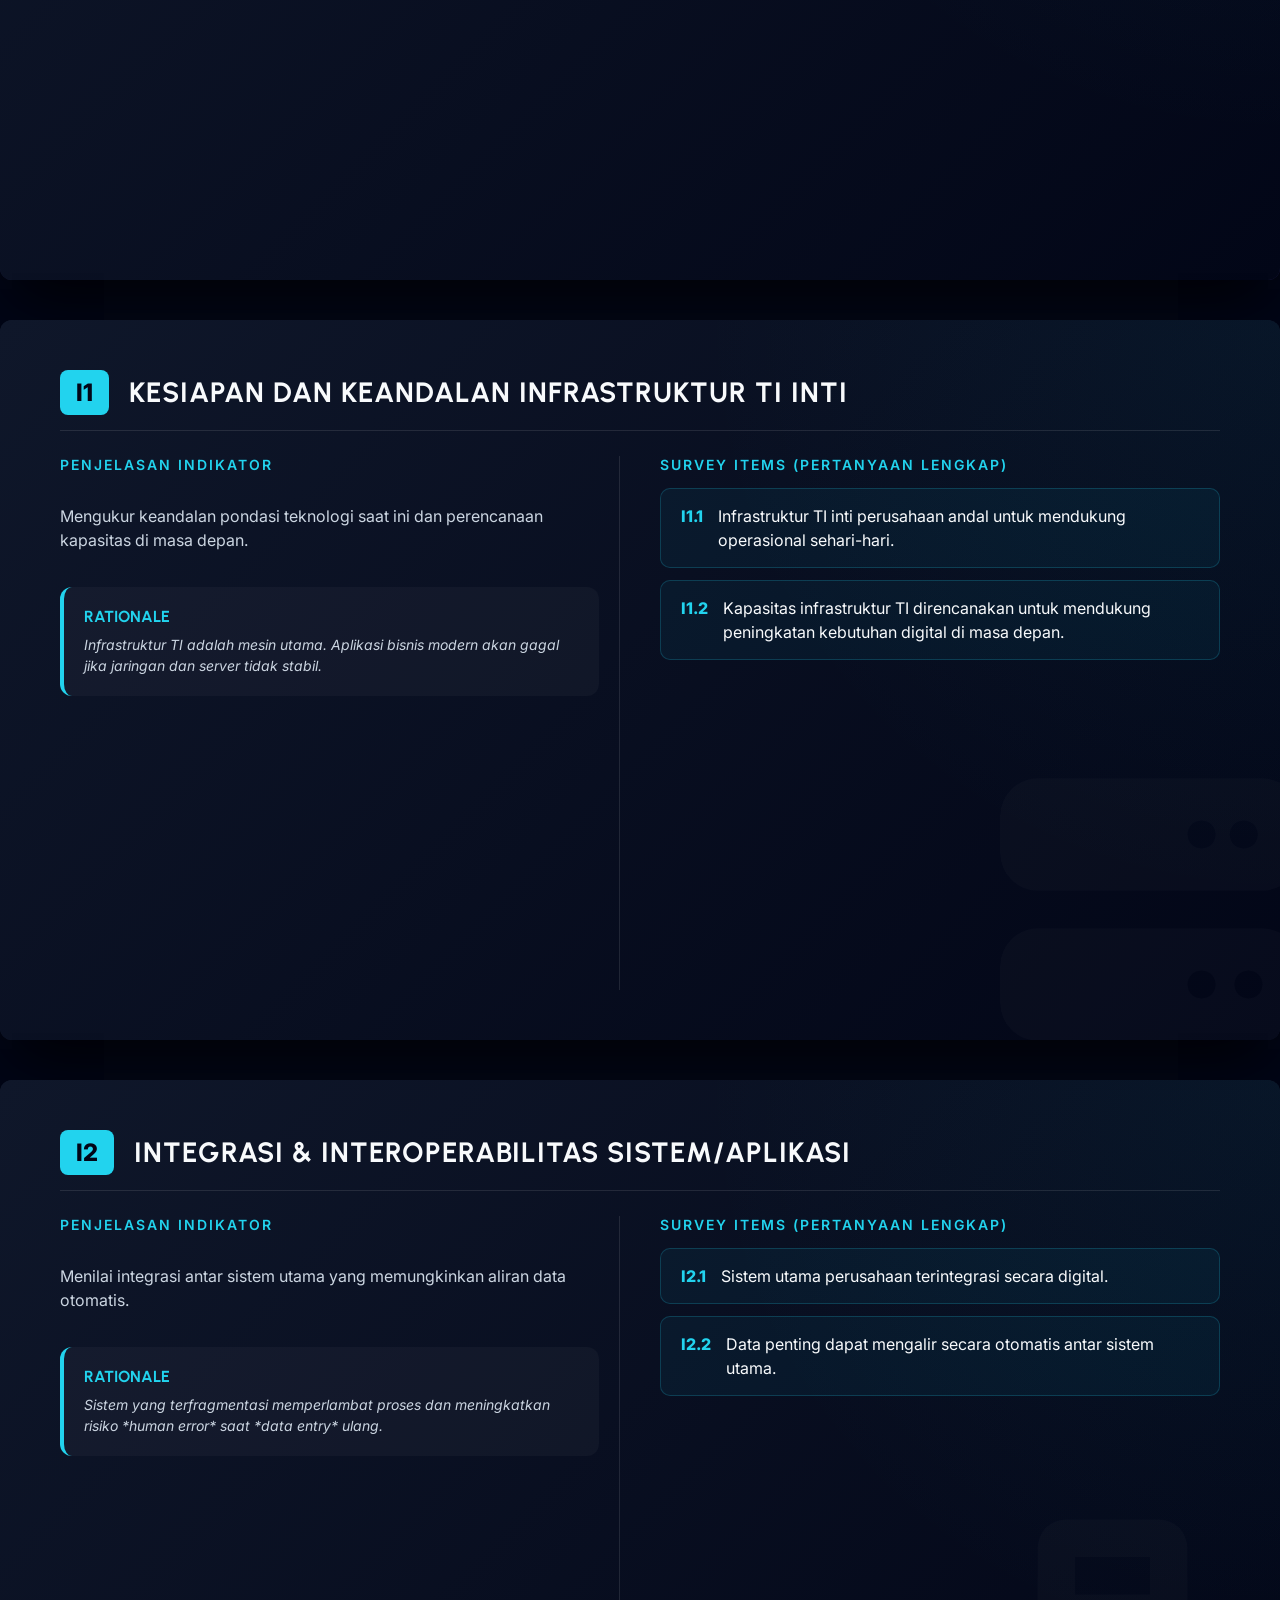
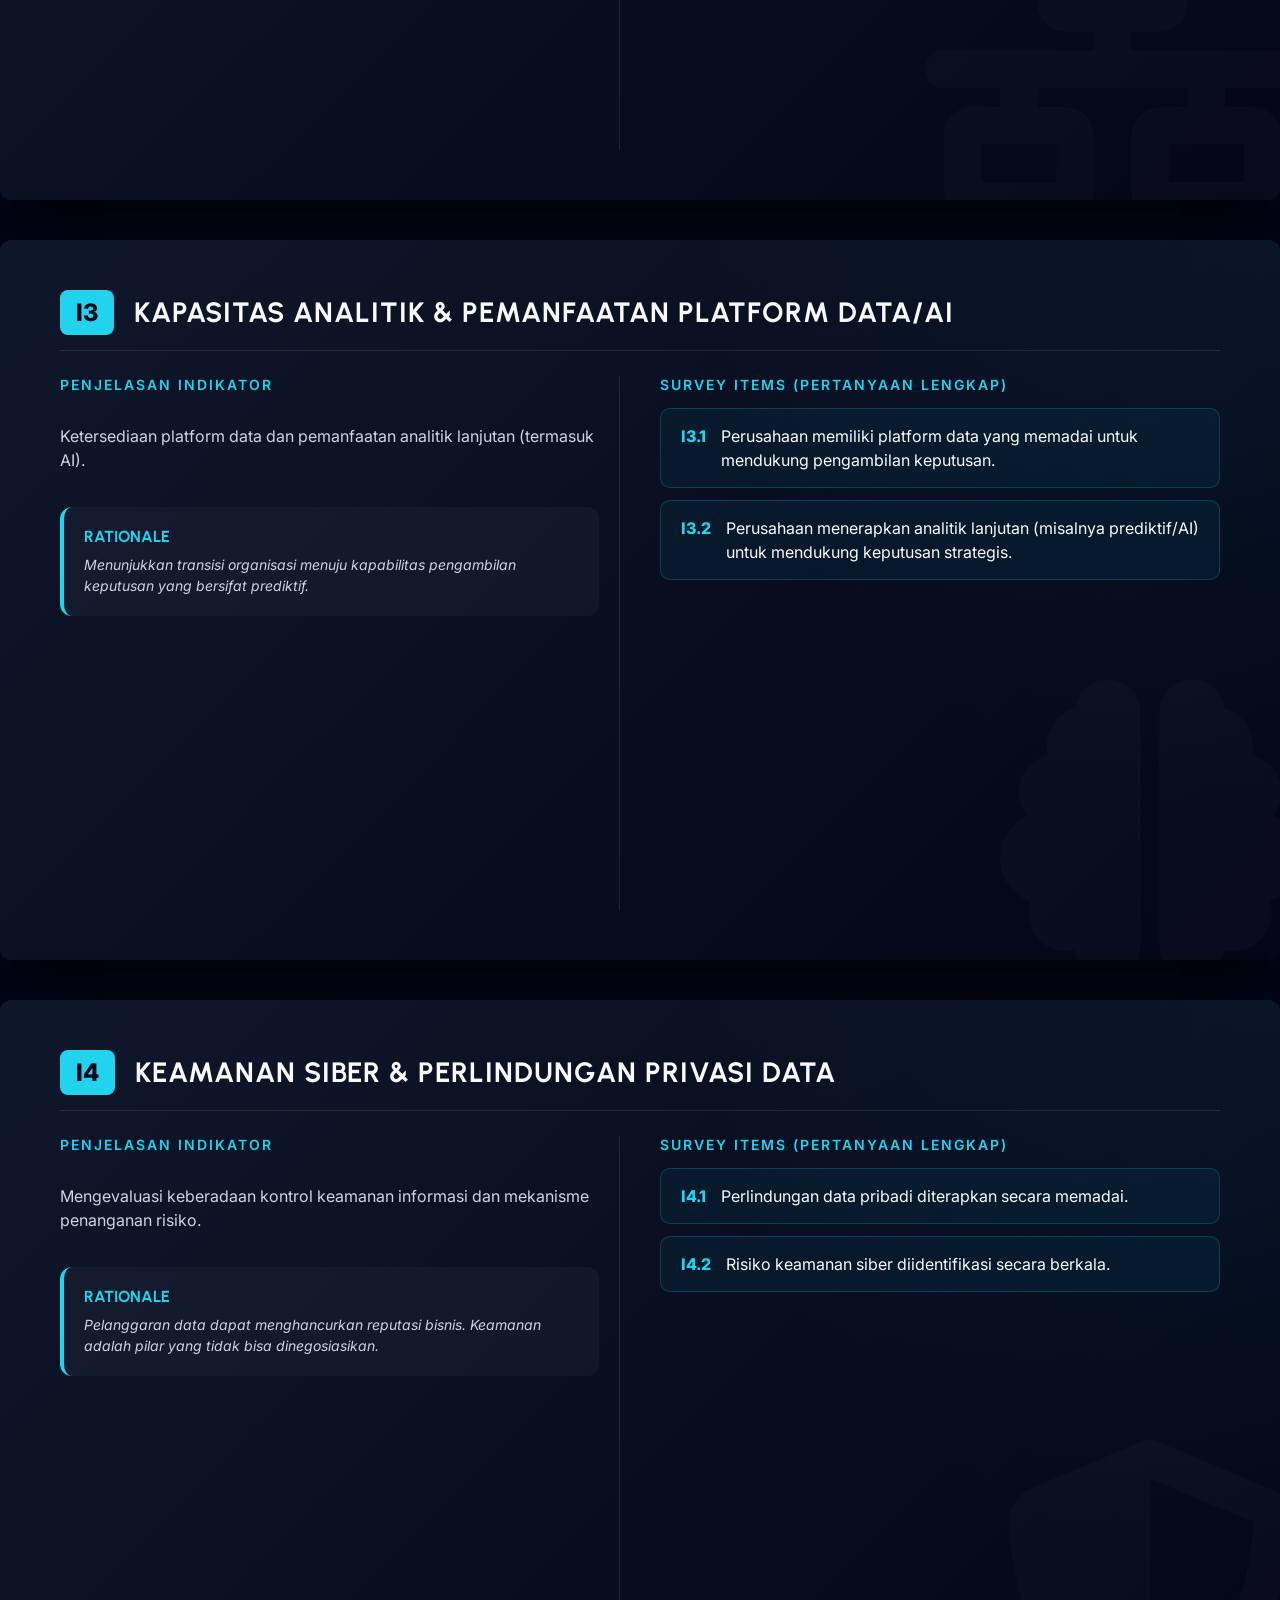
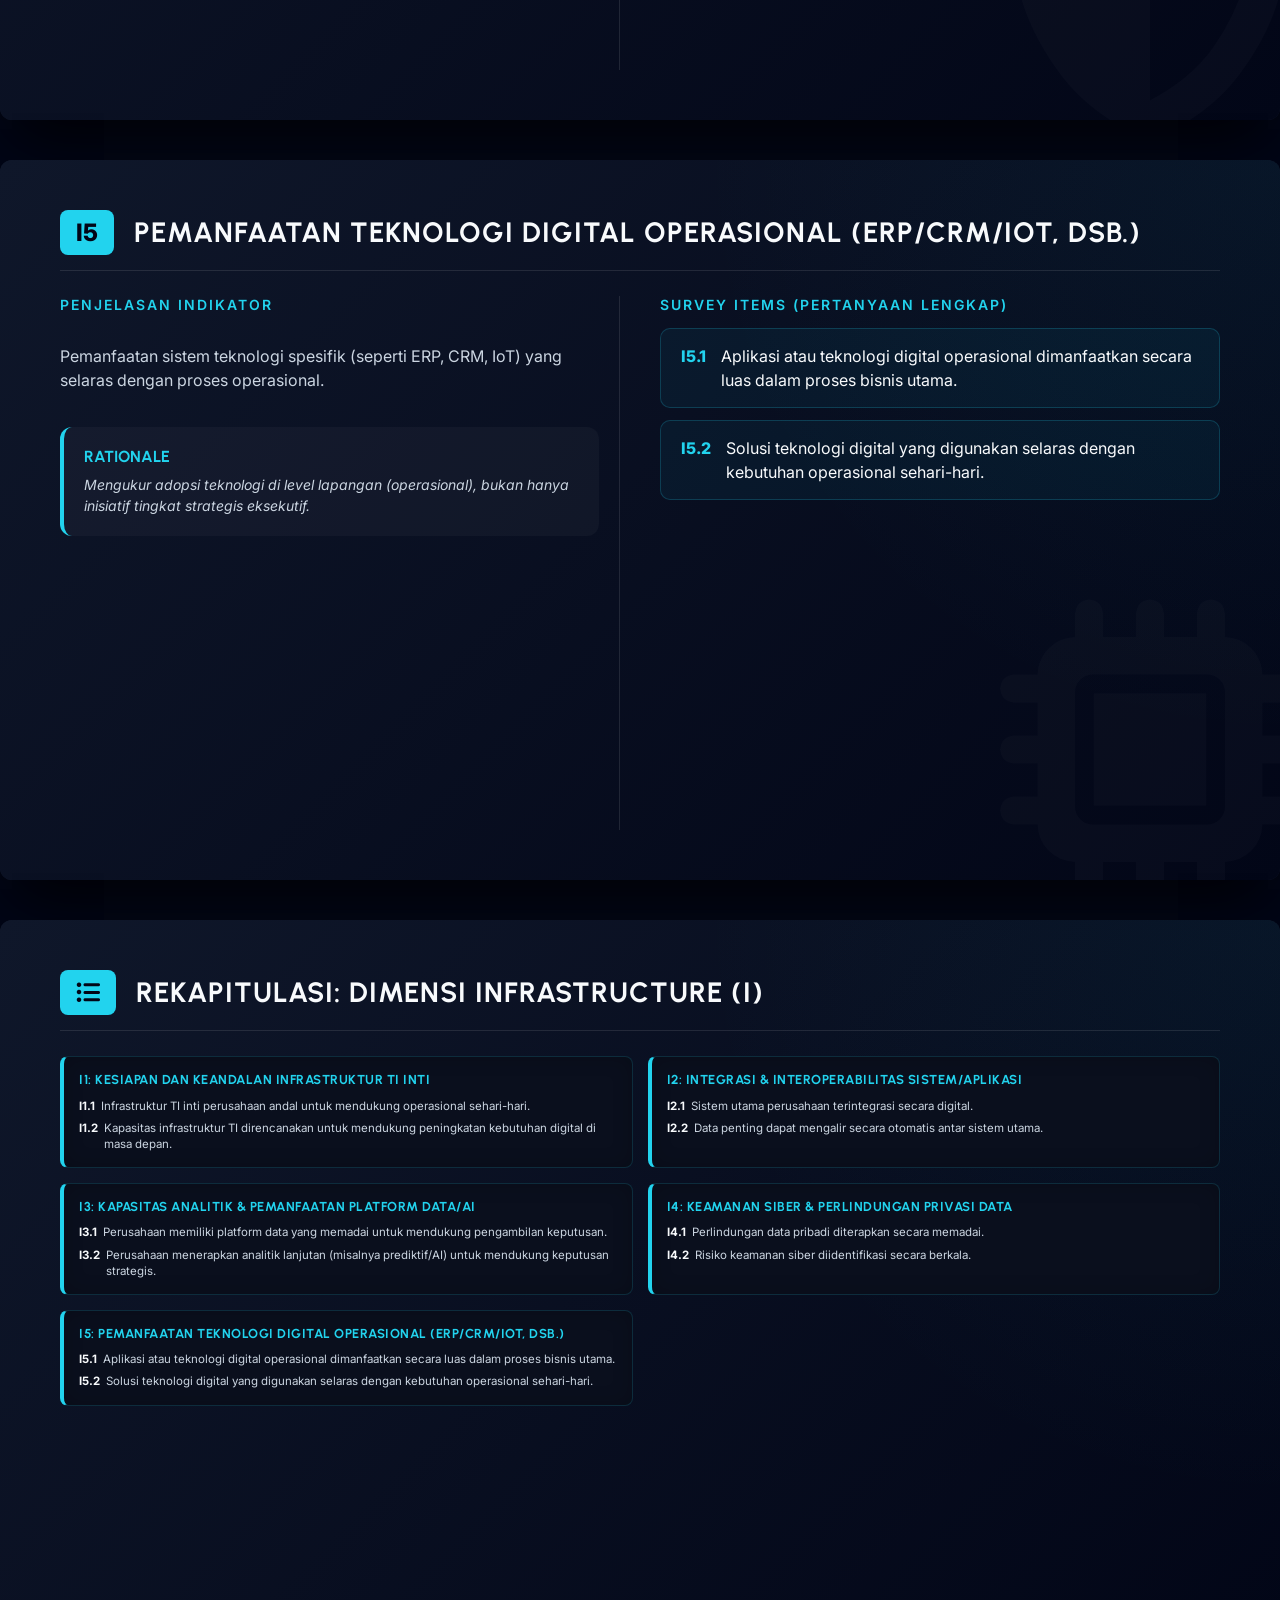
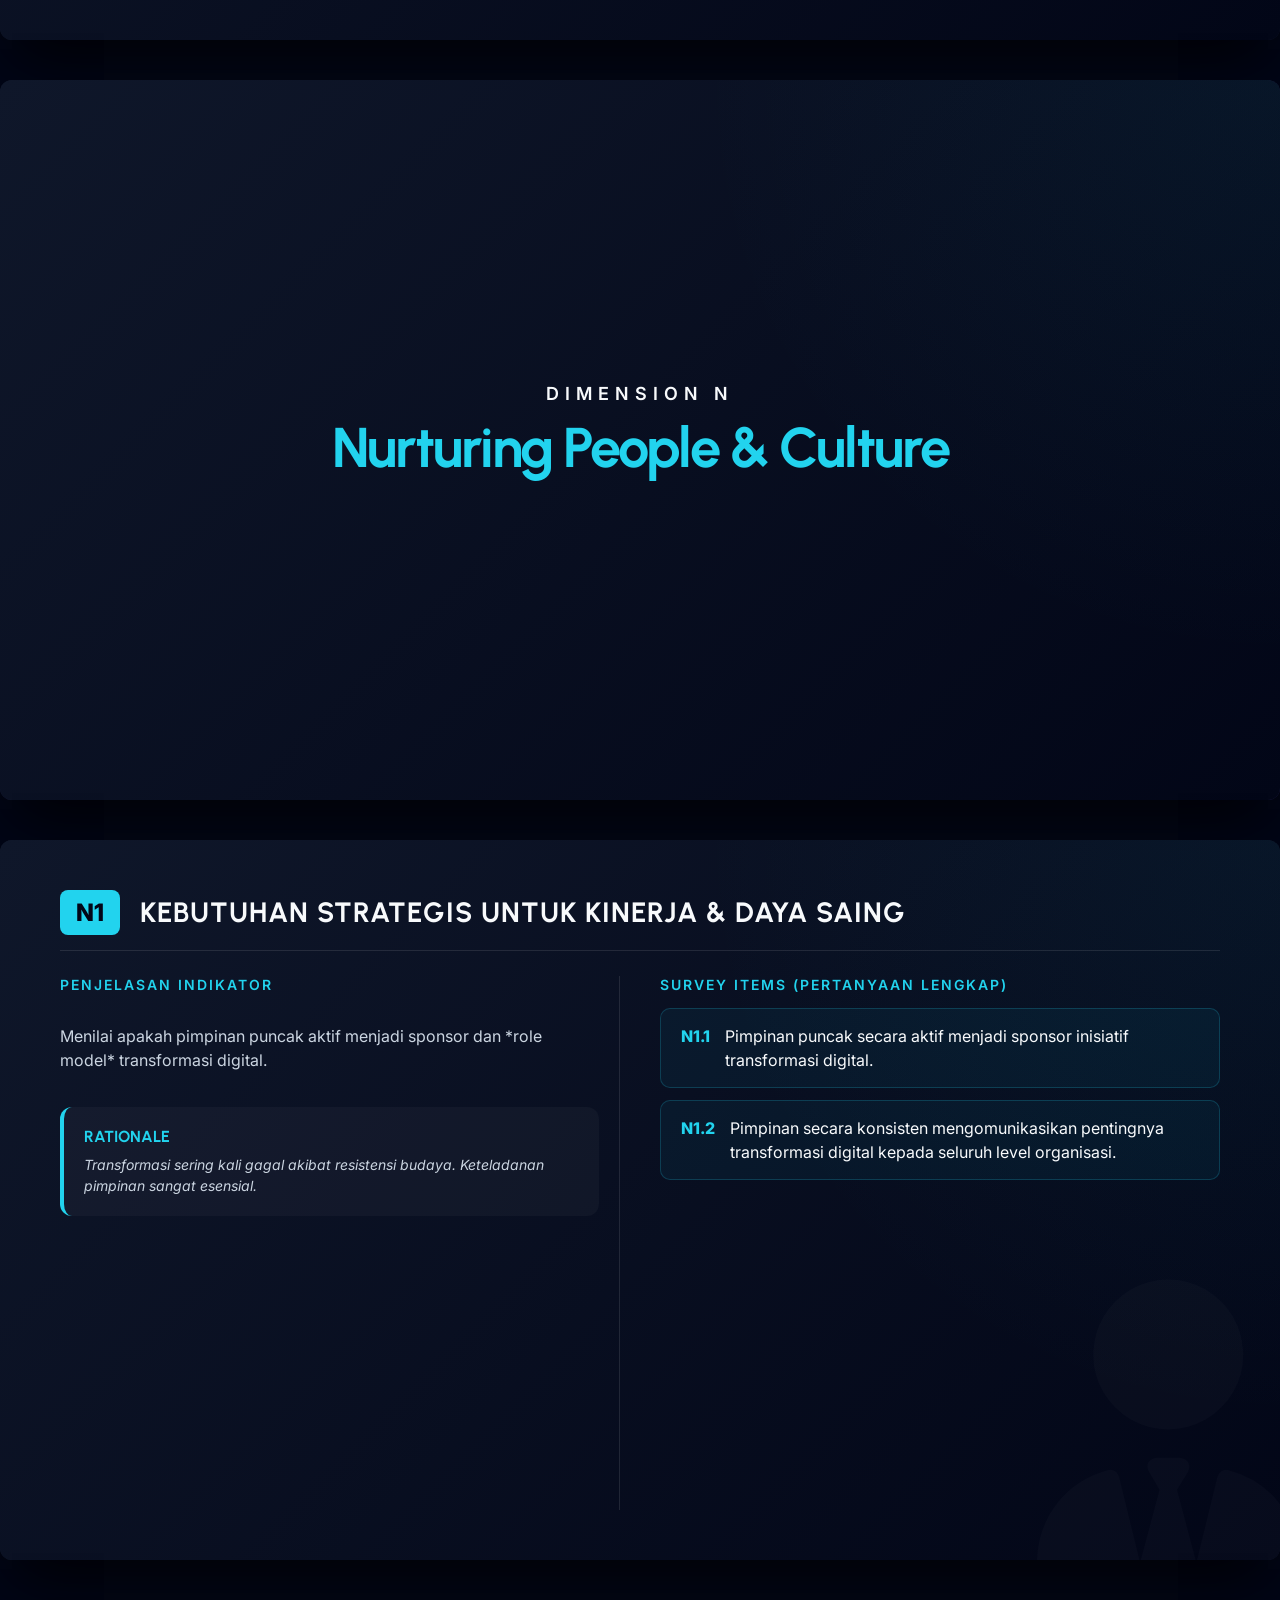
==== commit 6f0e04f6: "fixed double barrel questions" ====
--- a/source.html
+++ b/source.html
@@ -421,7 +421,7 @@
             </thead>
             <tbody>
                 <tr><td rowspan="4" class="dim-tag" style="font-size:18px;">BINA</td><td>Business & Governance Alignment</td><td>Keselarasan strategi, tata kelola, dan keberlanjutan.</td><td>B1 - B6</td><td>12</td></tr>
-                <tr><td>Infrastructure, Data & Tech</td><td>Kesiapan IT inti, integrasi, analitik AI, dan keamanan.</td><td>I1, I2, I4-I6</td><td>10</td></tr>
+                <tr><td>Infrastructure, Data & Tech</td><td>Kesiapan IT inti, integrasi, analitik AI, dan keamanan.</td><td>I1 - I5</td><td>10</td></tr>
                 <tr><td>Nurturing People & Culture</td><td>Dukungan pimpinan, literasi, pelatihan, dan inovasi.</td><td>N1 - N5</td><td>10</td></tr>
                 <tr><td>Agility & Process Digitalization</td><td>Tingkat otomasi, fleksibilitas, dan keputusan berbasis data.</td><td>A1 - A4</td><td>8</td></tr>
                 <tr style="background: rgba(255,255,255,0.05);"><td colspan="5" style="padding: 3px 0;"></td></tr>
@@ -470,7 +470,7 @@
         <div class="right-col">
             <div class="section-title">Survey Items (Pertanyaan Lengkap)</div>
             <ul class="survey-list">
-                <li><span class="item-code">B1.1</span> Visi transformasi digital perusahaan terdokumentasi dan dikomunikasikan secara jelas.</li>
+                <li><span class="item-code">B1.1</span> Visi transformasi digital perusahaan terdokumentasi secara jelas.</li>
                 <li><span class="item-code">B1.2</span> Pimpinan unit/bagian memahami tujuan strategis transformasi digital perusahaan.</li>
             </ul>
         </div>
@@ -497,7 +497,7 @@
             <div class="section-title">Survey Items (Pertanyaan Lengkap)</div>
             <ul class="survey-list">
                 <li><span class="item-code">B2.1</span> Strategi transformasi digital perusahaan secara eksplisit memasukkan tujuan keberlanjutan jangka panjang.</li>
-                <li><span class="item-code">B2.2</span> Dampak lingkungan dipertimbangkan secara sistematis dalam perencanaan dan pelaksanaan inisiatif transformasi digital.</li>
+                <li><span class="item-code">B2.2</span> Dampak lingkungan dipertimbangkan secara sistematis dalam perencanaan inisiatif transformasi digital.</li>
                 <li><span class="item-code">B2.3</span> Perusahaan memiliki KPI/target keberlanjutan yang terhubung dengan program transformasi digital.</li>
             </ul>
         </div>
@@ -524,7 +524,7 @@
             <div class="section-title">Survey Items (Pertanyaan Lengkap)</div>
             <ul class="survey-list">
                 <li><span class="item-code">B3.1</span> Terdapat struktur tata kelola formal yang bertanggung jawab mengarahkan transformasi digital.</li>
-                <li><span class="item-code">B3.2</span> Peran dan akuntabilitas terkait transformasi digital ditetapkan secara jelas di tingkat organisasi.</li>
+                <li><span class="item-code">B3.2</span> Akuntabilitas terkait transformasi digital ditetapkan secara jelas di tingkat organisasi.</li>
             </ul>
         </div>
     </div>
@@ -549,8 +549,8 @@
         <div class="right-col">
             <div class="section-title">Survey Items (Pertanyaan Lengkap)</div>
             <ul class="survey-list">
-                <li><span class="item-code">B4.1</span> Inisiatif transformasi digital dirancang untuk memperkuat model bisnis dan proposisi nilai perusahaan.</li>
-                <li><span class="item-code">B4.2</span> Setiap proyek digital dievaluasi berdasarkan kontribusinya terhadap cara perusahaan menciptakan dan menangkap nilai.</li>
+                <li><span class="item-code">B4.1</span> Inisiatif transformasi digital dirancang untuk memperkuat model bisnis perusahaan.</li>
+                <li><span class="item-code">B4.2</span> Setiap proyek digital dievaluasi berdasarkan kontribusinya terhadap cara perusahaan menciptakan nilai.</li>
             </ul>
         </div>
     </div>
@@ -575,8 +575,8 @@
         <div class="right-col">
             <div class="section-title">Survey Items (Pertanyaan Lengkap)</div>
             <ul class="survey-list">
-                <li><span class="item-code">B5.1</span> Perencanaan transformasi digital mempertimbangkan persyaratan regulasi dan kepatuhan yang relevan.</li>
-                <li><span class="item-code">B5.2</span> Perubahan regulasi eksternal dipantau secara rutin dan digunakan sebagai masukan dalam perencanaan transformasi digital.</li>
+                <li><span class="item-code">B5.1</span> Perencanaan transformasi digital mempertimbangkan persyaratan regulasi yang relevan.</li>
+                <li><span class="item-code">B5.2</span> Perubahan regulasi eksternal dipantau secara rutin.</li>
             </ul>
         </div>
     </div>
@@ -601,7 +601,7 @@
         <div class="right-col">
             <div class="section-title">Survey Items (Pertanyaan Lengkap)</div>
             <ul class="survey-list">
-                <li><span class="item-code">B6.1</span> Pimpinan organisasi memandang transformasi digital sebagai kebutuhan yang mendesak untuk keberlangsungan dan daya saing perusahaan.</li>
+                <li><span class="item-code">B6.1</span> Pimpinan organisasi memandang transformasi digital sebagai kebutuhan yang mendesak untuk menjaga daya saing perusahaan.</li>
             </ul>
         </div>
     </div>
@@ -619,7 +619,7 @@
             <div class="recap-card">
                 <h4>B1: Kejelasan visi & tujuan strategis transformasi digital</h4>
                 <ul>
-                    <li><span>B1.1</span> Visi transformasi digital perusahaan terdokumentasi dan dikomunikasikan secara jelas.</li>
+                    <li><span>B1.1</span> Visi transformasi digital perusahaan terdokumentasi secara jelas.</li>
                     <li><span>B1.2</span> Pimpinan unit/bagian memahami tujuan strategis transformasi digital perusahaan.</li>
                 </ul>
             </div>
@@ -627,7 +627,7 @@
                 <h4>B2: Integrasi keberlanjutan (bisnis & lingkungan) dalam strategi transformasi digital</h4>
                 <ul>
                     <li><span>B2.1</span> Strategi transformasi digital perusahaan secara eksplisit memasukkan tujuan keberlanjutan jangka panjang.</li>
-                    <li><span>B2.2</span> Dampak lingkungan dipertimbangkan secara sistematis dalam perencanaan dan pelaksanaan inisiatif transformasi digital.</li>
+                    <li><span>B2.2</span> Dampak lingkungan dipertimbangkan secara sistematis dalam perencanaan inisiatif transformasi digital.</li>
                     <li><span>B2.3</span> Perusahaan memiliki KPI/target keberlanjutan yang terhubung dengan program transformasi digital.</li>
                 </ul>
             </div>
@@ -635,27 +635,27 @@
                 <h4>B3: Struktur tata kelola & akuntabilitas transformasi digital</h4>
                 <ul>
                     <li><span>B3.1</span> Terdapat struktur tata kelola formal yang bertanggung jawab mengarahkan transformasi digital.</li>
-                    <li><span>B3.2</span> Peran dan akuntabilitas terkait transformasi digital ditetapkan secara jelas di tingkat organisasi.</li>
+                    <li><span>B3.2</span> Akuntabilitas terkait transformasi digital ditetapkan secara jelas di tingkat organisasi.</li>
                 </ul>
             </div>
             <div class="recap-card">
                 <h4>B4: Kesesuaian transformasi digital dengan model bisnis & proposisi nilai</h4>
                 <ul>
-                    <li><span>B4.1</span> Inisiatif transformasi digital dirancang untuk memperkuat model bisnis dan proposisi nilai perusahaan.</li>
-                    <li><span>B4.2</span> Setiap proyek digital dievaluasi berdasarkan kontribusinya terhadap cara perusahaan menciptakan dan menangkap nilai.</li>
+                    <li><span>B4.1</span> Inisiatif transformasi digital dirancang untuk memperkuat model bisnis perusahaan.</li>
+                    <li><span>B4.2</span> Setiap proyek digital dievaluasi berdasarkan kontribusinya terhadap cara perusahaan menciptakan nilai.</li>
                 </ul>
             </div>
             <div class="recap-card">
                 <h4>B5: Kesesuaian transformasi digital dengan regulasi & lingkungan eksternal</h4>
                 <ul>
-                    <li><span>B5.1</span> Perencanaan transformasi digital mempertimbangkan persyaratan regulasi dan kepatuhan yang relevan.</li>
-                    <li><span>B5.2</span> Perubahan regulasi eksternal dipantau secara rutin dan digunakan sebagai masukan dalam perencanaan transformasi digital.</li>
+                    <li><span>B5.1</span> Perencanaan transformasi digital mempertimbangkan persyaratan regulasi yang relevan.</li>
+                    <li><span>B5.2</span> Perubahan regulasi eksternal dipantau secara rutin.</li>
                 </ul>
             </div>
             <div class="recap-card">
                 <h4>B6: Persepsi kebutuhan & urgensi transformasi digital</h4>
                 <ul>
-                    <li><span>B6.1</span> Pimpinan organisasi memandang transformasi digital sebagai kebutuhan yang mendesak untuk keberlangsungan dan daya saing perusahaan.</li>
+                    <li><span>B6.1</span> Pimpinan organisasi memandang transformasi digital sebagai kebutuhan yang mendesak untuk menjaga daya saing perusahaan.</li>
                 </ul>
             </div>
         </div>
@@ -714,18 +714,18 @@
         <div class="right-col">
             <div class="section-title">Survey Items (Pertanyaan Lengkap)</div>
             <ul class="survey-list">
-                <li><span class="item-code">I2.1</span> Sistem dan aplikasi utama perusahaan terintegrasi sehingga meminimalkan duplikasi input data dan pekerjaan manual.</li>
-                <li><span class="item-code">I2.2</span> Data penting dapat mengalir secara otomatis antar sistem dan aplikasi utama.</li>
+                <li><span class="item-code">I2.1</span> Sistem utama perusahaan terintegrasi secara digital.</li>
+                <li><span class="item-code">I2.2</span> Data penting dapat mengalir secara otomatis antar sistem utama.</li>
             </ul>
         </div>
     </div>
     <i class="fa-solid fa-network-wired watermark"></i>
 </div>
 
-<!-- I4 -->
-<div class="slide-container">
-    <div class="slide-header">
-        <div class="indicator-badge">I4</div>
+<!-- I3 -->
+<div class="slide-container">
+    <div class="slide-header">
+        <div class="indicator-badge">I3</div>
         <h2 class="slide-title">Kapasitas analitik & pemanfaatan platform data/AI</h2>
     </div>
     <div class="layout-two-column">
@@ -740,18 +740,18 @@
         <div class="right-col">
             <div class="section-title">Survey Items (Pertanyaan Lengkap)</div>
             <ul class="survey-list">
-                <li><span class="item-code">I4.1</span> Perusahaan memiliki platform data dan analitik yang memadai untuk mendukung pemantauan kinerja dan pengambilan keputusan.</li>
-                <li><span class="item-code">I4.2</span> Perusahaan menerapkan analitik lanjutan (misalnya prediktif/AI) untuk mendukung keputusan strategis.</li>
+                <li><span class="item-code">I3.1</span> Perusahaan memiliki platform data yang memadai untuk mendukung pengambilan keputusan.</li>
+                <li><span class="item-code">I3.2</span> Perusahaan menerapkan analitik lanjutan (misalnya prediktif/AI) untuk mendukung keputusan strategis.</li>
             </ul>
         </div>
     </div>
     <i class="fa-solid fa-brain watermark"></i>
 </div>
 
-<!-- I5 -->
-<div class="slide-container">
-    <div class="slide-header">
-        <div class="indicator-badge">I5</div>
+<!-- I4 -->
+<div class="slide-container">
+    <div class="slide-header">
+        <div class="indicator-badge">I4</div>
         <h2 class="slide-title">Keamanan siber & perlindungan privasi data</h2>
     </div>
     <div class="layout-two-column">
@@ -766,18 +766,18 @@
         <div class="right-col">
             <div class="section-title">Survey Items (Pertanyaan Lengkap)</div>
             <ul class="survey-list">
-                <li><span class="item-code">I5.1</span> Kontrol keamanan informasi dan perlindungan data pribadi diterapkan secara memadai.</li>
-                <li><span class="item-code">I5.2</span> Risiko keamanan siber diidentifikasi dan ditangani secara berkala.</li>
+                <li><span class="item-code">I4.1</span> Perlindungan data pribadi diterapkan secara memadai.</li>
+                <li><span class="item-code">I4.2</span> Risiko keamanan siber diidentifikasi secara berkala.</li>
             </ul>
         </div>
     </div>
     <i class="fa-solid fa-shield-halved watermark"></i>
 </div>
 
-<!-- I6 -->
-<div class="slide-container">
-    <div class="slide-header">
-        <div class="indicator-badge">I6</div>
+<!-- I5 -->
+<div class="slide-container">
+    <div class="slide-header">
+        <div class="indicator-badge">I5</div>
         <h2 class="slide-title">Pemanfaatan teknologi digital operasional (ERP/CRM/IoT, dsb.)</h2>
     </div>
     <div class="layout-two-column">
@@ -792,8 +792,8 @@
         <div class="right-col">
             <div class="section-title">Survey Items (Pertanyaan Lengkap)</div>
             <ul class="survey-list">
-                <li><span class="item-code">I6.1</span> Aplikasi atau teknologi digital operasional dimanfaatkan secara luas dalam proses bisnis utama.</li>
-                <li><span class="item-code">I6.2</span> Solusi teknologi digital yang digunakan selaras dengan kebutuhan operasional sehari-hari.</li>
+                <li><span class="item-code">I5.1</span> Aplikasi atau teknologi digital operasional dimanfaatkan secara luas dalam proses bisnis utama.</li>
+                <li><span class="item-code">I5.2</span> Solusi teknologi digital yang digunakan selaras dengan kebutuhan operasional sehari-hari.</li>
             </ul>
         </div>
     </div>
@@ -818,29 +818,29 @@
             <div class="recap-card">
                 <h4>I2: Integrasi & interoperabilitas sistem/aplikasi</h4>
                 <ul>
-                    <li><span>I2.1</span> Sistem dan aplikasi utama perusahaan terintegrasi sehingga meminimalkan duplikasi input data dan pekerjaan manual.</li>
-                    <li><span>I2.2</span> Data penting dapat mengalir secara otomatis antar sistem dan aplikasi utama.</li>
+                    <li><span>I2.1</span> Sistem utama perusahaan terintegrasi secara digital.</li>
+                    <li><span>I2.2</span> Data penting dapat mengalir secara otomatis antar sistem utama.</li>
                 </ul>
             </div>
             <div class="recap-card">
-                <h4>I4: Kapasitas analitik & pemanfaatan platform data/AI</h4>
-                <ul>
-                    <li><span>I4.1</span> Perusahaan memiliki platform data dan analitik yang memadai untuk mendukung pemantauan kinerja dan pengambilan keputusan.</li>
-                    <li><span>I4.2</span> Perusahaan menerapkan analitik lanjutan (misalnya prediktif/AI) untuk mendukung keputusan strategis.</li>
+                <h4>I3: Kapasitas analitik & pemanfaatan platform data/AI</h4>
+                <ul>
+                    <li><span>I3.1</span> Perusahaan memiliki platform data yang memadai untuk mendukung pengambilan keputusan.</li>
+                    <li><span>I3.2</span> Perusahaan menerapkan analitik lanjutan (misalnya prediktif/AI) untuk mendukung keputusan strategis.</li>
                 </ul>
             </div>
             <div class="recap-card">
-                <h4>I5: Keamanan siber & perlindungan privasi data</h4>
-                <ul>
-                    <li><span>I5.1</span> Kontrol keamanan informasi dan perlindungan data pribadi diterapkan secara memadai.</li>
-                    <li><span>I5.2</span> Risiko keamanan siber diidentifikasi dan ditangani secara berkala.</li>
+                <h4>I4: Keamanan siber & perlindungan privasi data</h4>
+                <ul>
+                    <li><span>I4.1</span> Perlindungan data pribadi diterapkan secara memadai.</li>
+                    <li><span>I4.2</span> Risiko keamanan siber diidentifikasi secara berkala.</li>
                 </ul>
             </div>
             <div class="recap-card">
-                <h4>I6: Pemanfaatan teknologi digital operasional (ERP/CRM/IoT, dsb.)</h4>
-                <ul>
-                    <li><span>I6.1</span> Aplikasi atau teknologi digital operasional dimanfaatkan secara luas dalam proses bisnis utama.</li>
-                    <li><span>I6.2</span> Solusi teknologi digital yang digunakan selaras dengan kebutuhan operasional sehari-hari.</li>
+                <h4>I5: Pemanfaatan teknologi digital operasional (ERP/CRM/IoT, dsb.)</h4>
+                <ul>
+                    <li><span>I5.1</span> Aplikasi atau teknologi digital operasional dimanfaatkan secara luas dalam proses bisnis utama.</li>
+                    <li><span>I5.2</span> Solusi teknologi digital yang digunakan selaras dengan kebutuhan operasional sehari-hari.</li>
                 </ul>
             </div>
         </div>
@@ -873,7 +873,7 @@
         <div class="right-col">
             <div class="section-title">Survey Items (Pertanyaan Lengkap)</div>
             <ul class="survey-list">
-                <li><span class="item-code">N1.1</span> Pimpinan puncak secara aktif menjadi sponsor dan teladan dalam inisiatif transformasi digital.</li>
+                <li><span class="item-code">N1.1</span> Pimpinan puncak secara aktif menjadi sponsor inisiatif transformasi digital.</li>
                 <li><span class="item-code">N1.2</span> Pimpinan secara konsisten mengomunikasikan pentingnya transformasi digital kepada seluruh level organisasi.</li>
             </ul>
         </div>
@@ -899,8 +899,8 @@
         <div class="right-col">
             <div class="section-title">Survey Items (Pertanyaan Lengkap)</div>
             <ul class="survey-list">
-                <li><span class="item-code">N2.1</span> Karyawan memiliki literasi dan kompetensi digital yang memadai untuk mendukung perubahan cara kerja.</li>
-                <li><span class="item-code">N2.2</span> Organisasi secara berkala memetakan kesenjangan kompetensi digital karyawan dan menindaklanjutinya.</li>
+                <li><span class="item-code">N2.1</span> Karyawan memiliki kompetensi digital yang memadai untuk mendukung perubahan cara kerja.</li>
+                <li><span class="item-code">N2.2</span> Organisasi secara berkala memetakan kesenjangan kompetensi digital karyawan.</li>
             </ul>
         </div>
     </div>
@@ -925,8 +925,8 @@
         <div class="right-col">
             <div class="section-title">Survey Items (Pertanyaan Lengkap)</div>
             <ul class="survey-list">
-                <li><span class="item-code">N3.1</span> Perusahaan menyediakan program pelatihan/reskilling/upskilling yang relevan dengan kebutuhan transformasi digital.</li>
-                <li><span class="item-code">N3.2</span> Karyawan memiliki kesempatan yang memadai untuk mengikuti pelatihan terkait teknologi dan cara kerja digital.</li>
+                <li><span class="item-code">N3.1</span> Perusahaan menyediakan program pelatihan digital yang relevan dengan kebutuhan transformasi digital.</li>
+                <li><span class="item-code">N3.2</span> Karyawan memiliki kesempatan yang memadai untuk mengikuti pelatihan terkait teknologi digital.</li>
             </ul>
         </div>
     </div>
@@ -951,8 +951,8 @@
         <div class="right-col">
             <div class="section-title">Survey Items (Pertanyaan Lengkap)</div>
             <ul class="survey-list">
-                <li><span class="item-code">N4.1</span> Budaya organisasi mendorong eksperimen dan uji coba solusi digital baru.</li>
-                <li><span class="item-code">N4.2</span> Ide inovasi digital dari karyawan diapresiasi dan ditindaklanjuti melalui mekanisme yang jelas.</li>
+                <li><span class="item-code">N4.1</span> Budaya organisasi mendorong eksperimen terhadap solusi digital baru.</li>
+                <li><span class="item-code">N4.2</span> Ide inovasi digital dari karyawan ditindaklanjuti melalui mekanisme yang jelas.</li>
             </ul>
         </div>
     </div>
@@ -977,8 +977,8 @@
         <div class="right-col">
             <div class="section-title">Survey Items (Pertanyaan Lengkap)</div>
             <ul class="survey-list">
-                <li><span class="item-code">N5.1</span> Kolaborasi lintas fungsi/divisi difasilitasi dalam merancang dan menjalankan inisiatif transformasi digital.</li>
-                <li><span class="item-code">N5.2</span> Pembelajaran dan praktik terbaik terkait digital dibagikan secara aktif antar unit organisasi.</li>
+                <li><span class="item-code">N5.1</span> Kolaborasi lintas fungsi/divisi difasilitasi dalam menjalankan inisiatif transformasi digital.</li>
+                <li><span class="item-code">N5.2</span> Pembelajaran terkait digital dibagikan secara aktif antar unit organisasi.</li>
             </ul>
         </div>
     </div>
@@ -996,36 +996,36 @@
             <div class="recap-card">
                 <h4>N1: Dukungan & komitmen kepemimpinan terhadap transformasi digital</h4>
                 <ul>
-                    <li><span>N1.1</span> Pimpinan puncak secara aktif menjadi sponsor dan teladan dalam inisiatif transformasi digital.</li>
+                    <li><span>N1.1</span> Pimpinan puncak secara aktif menjadi sponsor inisiatif transformasi digital.</li>
                     <li><span>N1.2</span> Pimpinan secara konsisten mengomunikasikan pentingnya transformasi digital kepada seluruh level organisasi.</li>
                 </ul>
             </div>
             <div class="recap-card">
                 <h4>N2: Kompetensi & literasi digital karyawan</h4>
                 <ul>
-                    <li><span>N2.1</span> Karyawan memiliki literasi dan kompetensi digital yang memadai untuk mendukung perubahan cara kerja.</li>
-                    <li><span>N2.2</span> Organisasi secara berkala memetakan kesenjangan kompetensi digital karyawan dan menindaklanjutinya.</li>
+                    <li><span>N2.1</span> Karyawan memiliki kompetensi digital yang memadai untuk mendukung perubahan cara kerja.</li>
+                    <li><span>N2.2</span> Organisasi secara berkala memetakan kesenjangan kompetensi digital karyawan.</li>
                 </ul>
             </div>
             <div class="recap-card">
                 <h4>N3: Program pelatihan, reskilling, & upskilling terkait digital</h4>
                 <ul>
-                    <li><span>N3.1</span> Perusahaan menyediakan program pelatihan/reskilling/upskilling yang relevan dengan kebutuhan transformasi digital.</li>
-                    <li><span>N3.2</span> Karyawan memiliki kesempatan yang memadai untuk mengikuti pelatihan terkait teknologi dan cara kerja digital.</li>
+                    <li><span>N3.1</span> Perusahaan menyediakan program pelatihan digital yang relevan dengan kebutuhan transformasi digital.</li>
+                    <li><span>N3.2</span> Karyawan memiliki kesempatan yang memadai untuk mengikuti pelatihan terkait teknologi digital.</li>
                 </ul>
             </div>
             <div class="recap-card">
                 <h4>N4: Budaya organisasi yang mendukung inovasi & eksperimen digital</h4>
                 <ul>
-                    <li><span>N4.1</span> Budaya organisasi mendorong eksperimen dan uji coba solusi digital baru.</li>
-                    <li><span>N4.2</span> Ide inovasi digital dari karyawan diapresiasi dan ditindaklanjuti melalui mekanisme yang jelas.</li>
+                    <li><span>N4.1</span> Budaya organisasi mendorong eksperimen terhadap solusi digital baru.</li>
+                    <li><span>N4.2</span> Ide inovasi digital dari karyawan ditindaklanjuti melalui mekanisme yang jelas.</li>
                 </ul>
             </div>
             <div class="recap-card">
                 <h4>N5: Kolaborasi lintas fungsi & berbagi pengetahuan</h4>
                 <ul>
-                    <li><span>N5.1</span> Kolaborasi lintas fungsi/divisi difasilitasi dalam merancang dan menjalankan inisiatif transformasi digital.</li>
-                    <li><span>N5.2</span> Pembelajaran dan praktik terbaik terkait digital dibagikan secara aktif antar unit organisasi.</li>
+                    <li><span>N5.1</span> Kolaborasi lintas fungsi/divisi difasilitasi dalam menjalankan inisiatif transformasi digital.</li>
+                    <li><span>N5.2</span> Pembelajaran terkait digital dibagikan secara aktif antar unit organisasi.</li>
                 </ul>
             </div>
         </div>
@@ -1110,7 +1110,7 @@
         <div class="right-col">
             <div class="section-title">Survey Items (Pertanyaan Lengkap)</div>
             <ul class="survey-list">
-                <li><span class="item-code">A3.1</span> Keputusan manajerial penting didasarkan pada data dan analitik.</li>
+                <li><span class="item-code">A3.1</span> Keputusan manajerial penting didasarkan pada data.</li>
                 <li><span class="item-code">A3.2</span> Manajemen menggunakan laporan atau dashboard kinerja secara rutin dalam proses pengambilan keputusan.</li>
             </ul>
         </div>
@@ -1169,7 +1169,7 @@
             <div class="recap-card">
                 <h4>A3: Pemanfaatan data & analitik dalam pengambilan keputusan</h4>
                 <ul>
-                    <li><span>A3.1</span> Keputusan manajerial penting didasarkan pada data dan analitik.</li>
+                    <li><span>A3.1</span> Keputusan manajerial penting didasarkan pada data.</li>
                     <li><span>A3.2</span> Manajemen menggunakan laporan atau dashboard kinerja secara rutin dalam proses pengambilan keputusan.</li>
                 </ul>
             </div>
@@ -1298,8 +1298,8 @@
         <div class="right-col">
             <div class="section-title nusa-text">Survey Items (Pertanyaan Lengkap)</div>
             <ul class="survey-list nusa-list">
-                <li><span class="item-code">N4.1</span> Transformasi digital diperlukan untuk menjaga keberlangsungan dan kesehatan finansial bisnis dalam jangka panjang.</li>
-                <li><span class="item-code">N4.2</span> Tanpa transformasi digital, perusahaan akan kesulitan bertahan menghadapi perubahan dan tekanan kompetitif.</li>
+                <li><span class="item-code">N4.1</span> Transformasi digital diperlukan untuk menjaga keberlangsungan bisnis dalam jangka panjang.</li>
+                <li><span class="item-code">N4.2</span> Tanpa transformasi digital, ketahanan bisnis perusahaan akan melemah.</li>
             </ul>
         </div>
     </div>
@@ -1339,8 +1339,8 @@
             <div class="recap-card nusa-recap-card">
                 <h4>N4: Kebutuhan untuk business sustainability & ketahanan bisnis</h4>
                 <ul>
-                    <li><span>N4.1</span> Transformasi digital diperlukan untuk menjaga keberlangsungan dan kesehatan finansial bisnis dalam jangka panjang.</li>
-                    <li><span>N4.2</span> Tanpa transformasi digital, perusahaan akan kesulitan bertahan menghadapi perubahan dan tekanan kompetitif.</li>
+                    <li><span>N4.1</span> Transformasi digital diperlukan untuk menjaga keberlangsungan bisnis dalam jangka panjang.</li>
+                    <li><span>N4.2</span> Tanpa transformasi digital, ketahanan bisnis perusahaan akan melemah.</li>
                 </ul>
             </div>
         </div>
@@ -1459,7 +1459,7 @@
         <div class="right-col">
             <div class="section-title nusa-text">Survey Items (Pertanyaan Lengkap)</div>
             <ul class="survey-list nusa-list">
-                <li><span class="item-code">S1.1</span> Pelanggan semakin mengharapkan layanan dan interaksi yang serba digital.</li>
+                <li><span class="item-code">S1.1</span> Pelanggan semakin mengharapkan layanan yang serba digital.</li>
                 <li><span class="item-code">S1.2</span> Pengalaman digital dari pesaing meningkatkan ekspektasi pelanggan terhadap perusahaan.</li>
             </ul>
         </div>
@@ -1485,7 +1485,7 @@
         <div class="right-col">
             <div class="section-title nusa-text">Survey Items (Pertanyaan Lengkap)</div>
             <ul class="survey-list nusa-list">
-                <li><span class="item-code">S2.1</span> Regulasi dan standar industri mendorong perusahaan menjadi lebih digital.</li>
+                <li><span class="item-code">S2.1</span> Regulasi mendorong perusahaan menjadi lebih digital.</li>
                 <li><span class="item-code">S2.2</span> Mitra bisnis mengharapkan integrasi proses yang lebih digital dengan perusahaan kami.</li>
             </ul>
         </div>
@@ -1512,7 +1512,7 @@
             <div class="section-title nusa-text">Survey Items (Pertanyaan Lengkap)</div>
             <ul class="survey-list nusa-list">
                 <li><span class="item-code">S3.1</span> Tekanan dari pelanggan, regulator, atau publik terkait kinerja lingkungan mendorong kebutuhan transformasi digital.</li>
-                <li><span class="item-code">S3.2</span> Data dan teknologi digital diperlukan untuk mengukur dan melaporkan kinerja lingkungan (misalnya emisi atau konsumsi energi).</li>
+                <li><span class="item-code">S3.2</span> Teknologi digital diperlukan untuk mengukur kinerja lingkungan (misalnya emisi atau konsumsi energi).</li>
             </ul>
         </div>
     </div>
@@ -1530,14 +1530,14 @@
             <div class="recap-card nusa-recap-card">
                 <h4>S1: Tekanan pelanggan & pasar untuk layanan digital</h4>
                 <ul>
-                    <li><span>S1.1</span> Pelanggan semakin mengharapkan layanan dan interaksi yang serba digital.</li>
+                    <li><span>S1.1</span> Pelanggan semakin mengharapkan layanan yang serba digital.</li>
                     <li><span>S1.2</span> Pengalaman digital dari pesaing meningkatkan ekspektasi pelanggan terhadap perusahaan.</li>
                 </ul>
             </div>
             <div class="recap-card nusa-recap-card">
                 <h4>S2: Tekanan regulasi & pemangku kepentingan eksternal</h4>
                 <ul>
-                    <li><span>S2.1</span> Regulasi dan standar industri mendorong perusahaan menjadi lebih digital.</li>
+                    <li><span>S2.1</span> Regulasi mendorong perusahaan menjadi lebih digital.</li>
                     <li><span>S2.2</span> Mitra bisnis mengharapkan integrasi proses yang lebih digital dengan perusahaan kami.</li>
                 </ul>
             </div>
@@ -1545,7 +1545,7 @@
                 <h4>S3: Kebutuhan karena tekanan environmental sustainability (ESG/green/regulasi/pasar)</h4>
                 <ul>
                     <li><span>S3.1</span> Tekanan dari pelanggan, regulator, atau publik terkait kinerja lingkungan mendorong kebutuhan transformasi digital.</li>
-                    <li><span>S3.2</span> Data dan teknologi digital diperlukan untuk mengukur dan melaporkan kinerja lingkungan (misalnya emisi atau konsumsi energi).</li>
+                    <li><span>S3.2</span> Teknologi digital diperlukan untuk mengukur kinerja lingkungan (misalnya emisi atau konsumsi energi).</li>
                 </ul>
             </div>
         </div>
@@ -1763,16 +1763,16 @@
         <table>
             <thead><tr><th width="80">Code</th><th width="150">Indicator</th><th>Survey Item (Pertanyaan Verbatim)</th></tr></thead>
             <tbody>
-                <tr><td class="dim-tag" style="color:#94a3b8;">B1.1</td><td>Strategic Vision</td><td>Visi transformasi digital perusahaan terdokumentasi dan dikomunikasikan secara jelas.</td></tr>
+                <tr><td class="dim-tag" style="color:#94a3b8;">B1.1</td><td>Strategic Vision</td><td>Visi transformasi digital perusahaan terdokumentasi secara jelas.</td></tr>
                 <tr><td class="dim-tag" style="color:#94a3b8;">B1.2</td><td>Strategic Vision</td><td>Pimpinan unit/bagian memahami tujuan strategis transformasi digital perusahaan.</td></tr>
                 <tr><td class="dim-tag" style="color:#94a3b8;">B2.1</td><td>Sustainability</td><td>Strategi transformasi digital perusahaan secara eksplisit memasukkan tujuan keberlanjutan jangka panjang.</td></tr>
-                <tr><td class="dim-tag" style="color:#94a3b8;">B2.2</td><td>Sustainability</td><td>Dampak lingkungan dipertimbangkan secara sistematis dalam perencanaan dan pelaksanaan inisiatif transformasi digital.</td></tr>
+                <tr><td class="dim-tag" style="color:#94a3b8;">B2.2</td><td>Sustainability</td><td>Dampak lingkungan dipertimbangkan secara sistematis dalam perencanaan inisiatif transformasi digital.</td></tr>
                 <tr><td class="dim-tag" style="color:#94a3b8;">B2.3</td><td>Sustainability</td><td>Perusahaan memiliki KPI/target keberlanjutan yang terhubung dengan program transformasi digital.</td></tr>
                 <tr><td class="dim-tag" style="color:#94a3b8;">B3.1</td><td>Governance</td><td>Terdapat struktur tata kelola formal yang bertanggung jawab mengarahkan transformasi digital.</td></tr>
-                <tr><td class="dim-tag" style="color:#94a3b8;">B3.2</td><td>Governance</td><td>Peran dan akuntabilitas terkait transformasi digital ditetapkan secara jelas di tingkat organisasi.</td></tr>
-                <tr><td class="dim-tag" style="color:#94a3b8;">B4.1</td><td>Business Model</td><td>Inisiatif transformasi digital dirancang untuk memperkuat model bisnis dan proposisi nilai perusahaan.</td></tr>
-                <tr><td class="dim-tag" style="color:#94a3b8;">B4.2</td><td>Business Model</td><td>Setiap proyek digital dievaluasi berdasarkan kontribusinya terhadap cara perusahaan menciptakan dan menangkap nilai.</td></tr>
-                <tr><td class="dim-tag" style="color:#94a3b8;">B5.1</td><td>Compliance</td><td>Perencanaan transformasi digital mempertimbangkan persyaratan regulasi dan kepatuhan yang relevan.</td></tr>
+                <tr><td class="dim-tag" style="color:#94a3b8;">B3.2</td><td>Governance</td><td>Akuntabilitas terkait transformasi digital ditetapkan secara jelas di tingkat organisasi.</td></tr>
+                <tr><td class="dim-tag" style="color:#94a3b8;">B4.1</td><td>Business Model</td><td>Inisiatif transformasi digital dirancang untuk memperkuat model bisnis perusahaan.</td></tr>
+                <tr><td class="dim-tag" style="color:#94a3b8;">B4.2</td><td>Business Model</td><td>Setiap proyek digital dievaluasi berdasarkan kontribusinya terhadap cara perusahaan menciptakan nilai.</td></tr>
+                <tr><td class="dim-tag" style="color:#94a3b8;">B5.1</td><td>Compliance</td><td>Perencanaan transformasi digital mempertimbangkan persyaratan regulasi yang relevan.</td></tr>
             </tbody>
         </table>
     </div>
@@ -1789,16 +1789,16 @@
         <table>
             <thead><tr><th width="80">Code</th><th width="150">Indicator</th><th>Survey Item (Pertanyaan Verbatim)</th></tr></thead>
             <tbody>
-                <tr><td class="dim-tag" style="color:#94a3b8;">B5.2</td><td>Compliance</td><td>Perubahan regulasi eksternal dipantau secara rutin dan digunakan sebagai masukan dalam perencanaan transformasi digital.</td></tr>
-                <tr><td class="dim-tag" style="color:#94a3b8;">B6.1</td><td>Urgency</td><td>Pimpinan organisasi memandang transformasi digital sebagai kebutuhan yang mendesak untuk keberlangsungan dan daya saing perusahaan.</td></tr>
+                <tr><td class="dim-tag" style="color:#94a3b8;">B5.2</td><td>Compliance</td><td>Perubahan regulasi eksternal dipantau secara rutin.</td></tr>
+                <tr><td class="dim-tag" style="color:#94a3b8;">B6.1</td><td>Urgency</td><td>Pimpinan organisasi memandang transformasi digital sebagai kebutuhan yang mendesak untuk menjaga daya saing perusahaan.</td></tr>
                 <tr><td class="dim-tag" style="color:#94a3b8;">I1.1</td><td>Infrastructure</td><td>Infrastruktur TI inti perusahaan andal untuk mendukung operasional sehari-hari.</td></tr>
                 <tr><td class="dim-tag" style="color:#94a3b8;">I1.2</td><td>Infrastructure</td><td>Kapasitas infrastruktur TI direncanakan untuk mendukung peningkatan kebutuhan digital di masa depan.</td></tr>
-                <tr><td class="dim-tag" style="color:#94a3b8;">I2.1</td><td>Interoperability</td><td>Sistem dan aplikasi utama perusahaan terintegrasi sehingga meminimalkan duplikasi input data dan pekerjaan manual.</td></tr>
-                <tr><td class="dim-tag" style="color:#94a3b8;">I2.2</td><td>Interoperability</td><td>Data penting dapat mengalir secara otomatis antar sistem dan aplikasi utama.</td></tr>
-                <tr><td class="dim-tag" style="color:#94a3b8;">I4.1</td><td>Analytics & AI</td><td>Perusahaan memiliki platform data dan analitik yang memadai untuk mendukung pemantauan kinerja dan pengambilan keputusan.</td></tr>
-                <tr><td class="dim-tag" style="color:#94a3b8;">I4.2</td><td>Analytics & AI</td><td>Perusahaan menerapkan analitik lanjutan (misalnya prediktif/AI) untuk mendukung keputusan strategis.</td></tr>
-                <tr><td class="dim-tag" style="color:#94a3b8;">I5.1</td><td>Security</td><td>Kontrol keamanan informasi dan perlindungan data pribadi diterapkan secara memadai.</td></tr>
-                <tr><td class="dim-tag" style="color:#94a3b8;">I5.2</td><td>Security</td><td>Risiko keamanan siber diidentifikasi dan ditangani secara berkala.</td></tr>
+                <tr><td class="dim-tag" style="color:#94a3b8;">I2.1</td><td>Interoperability</td><td>Sistem utama perusahaan terintegrasi secara digital.</td></tr>
+                <tr><td class="dim-tag" style="color:#94a3b8;">I2.2</td><td>Interoperability</td><td>Data penting dapat mengalir secara otomatis antar sistem utama.</td></tr>
+                <tr><td class="dim-tag" style="color:#94a3b8;">I3.1</td><td>Analytics & AI</td><td>Perusahaan memiliki platform data yang memadai untuk mendukung pengambilan keputusan.</td></tr>
+                <tr><td class="dim-tag" style="color:#94a3b8;">I3.2</td><td>Analytics & AI</td><td>Perusahaan menerapkan analitik lanjutan (misalnya prediktif/AI) untuk mendukung keputusan strategis.</td></tr>
+                <tr><td class="dim-tag" style="color:#94a3b8;">I4.1</td><td>Security</td><td>Perlindungan data pribadi diterapkan secara memadai.</td></tr>
+                <tr><td class="dim-tag" style="color:#94a3b8;">I4.2</td><td>Security</td><td>Risiko keamanan siber diidentifikasi secara berkala.</td></tr>
             </tbody>
         </table>
     </div>
@@ -1815,16 +1815,16 @@
         <table>
             <thead><tr><th width="80">Code</th><th width="150">Indicator</th><th>Survey Item (Pertanyaan Verbatim)</th></tr></thead>
             <tbody>
-                <tr><td class="dim-tag" style="color:#94a3b8;">I6.1</td><td>Operational Tech</td><td>Aplikasi atau teknologi digital operasional dimanfaatkan secara luas dalam proses bisnis utama.</td></tr>
-                <tr><td class="dim-tag" style="color:#94a3b8;">I6.2</td><td>Operational Tech</td><td>Solusi teknologi digital yang digunakan selaras dengan kebutuhan operasional sehari-hari.</td></tr>
-                <tr><td class="dim-tag" style="color:#94a3b8;">N1.1</td><td>Leadership</td><td>Pimpinan puncak secara aktif menjadi sponsor dan teladan dalam inisiatif transformasi digital.</td></tr>
+                <tr><td class="dim-tag" style="color:#94a3b8;">I5.1</td><td>Operational Tech</td><td>Aplikasi atau teknologi digital operasional dimanfaatkan secara luas dalam proses bisnis utama.</td></tr>
+                <tr><td class="dim-tag" style="color:#94a3b8;">I5.2</td><td>Operational Tech</td><td>Solusi teknologi digital yang digunakan selaras dengan kebutuhan operasional sehari-hari.</td></tr>
+                <tr><td class="dim-tag" style="color:#94a3b8;">N1.1</td><td>Leadership</td><td>Pimpinan puncak secara aktif menjadi sponsor inisiatif transformasi digital.</td></tr>
                 <tr><td class="dim-tag" style="color:#94a3b8;">N1.2</td><td>Leadership</td><td>Pimpinan secara konsisten mengomunikasikan pentingnya transformasi digital kepada seluruh level organisasi.</td></tr>
-                <tr><td class="dim-tag" style="color:#94a3b8;">N2.1</td><td>Competency</td><td>Karyawan memiliki literasi dan kompetensi digital yang memadai untuk mendukung perubahan cara kerja.</td></tr>
-                <tr><td class="dim-tag" style="color:#94a3b8;">N2.2</td><td>Competency</td><td>Organisasi secara berkala memetakan kesenjangan kompetensi digital karyawan dan menindaklanjutinya.</td></tr>
-                <tr><td class="dim-tag" style="color:#94a3b8;">N3.1</td><td>Training</td><td>Perusahaan menyediakan program pelatihan/reskilling/upskilling yang relevan dengan kebutuhan transformasi digital.</td></tr>
-                <tr><td class="dim-tag" style="color:#94a3b8;">N3.2</td><td>Training</td><td>Karyawan memiliki kesempatan yang memadai untuk mengikuti pelatihan terkait teknologi dan cara kerja digital.</td></tr>
-                <tr><td class="dim-tag" style="color:#94a3b8;">N4.1</td><td>Innovation</td><td>Budaya organisasi mendorong eksperimen dan uji coba solusi digital baru.</td></tr>
-                <tr><td class="dim-tag" style="color:#94a3b8;">N4.2</td><td>Innovation</td><td>Ide inovasi digital dari karyawan diapresiasi dan ditindaklanjuti melalui mekanisme yang jelas.</td></tr>
+                <tr><td class="dim-tag" style="color:#94a3b8;">N2.1</td><td>Competency</td><td>Karyawan memiliki kompetensi digital yang memadai untuk mendukung perubahan cara kerja.</td></tr>
+                <tr><td class="dim-tag" style="color:#94a3b8;">N2.2</td><td>Competency</td><td>Organisasi secara berkala memetakan kesenjangan kompetensi digital karyawan.</td></tr>
+                <tr><td class="dim-tag" style="color:#94a3b8;">N3.1</td><td>Training</td><td>Perusahaan menyediakan program pelatihan digital yang relevan dengan kebutuhan transformasi digital.</td></tr>
+                <tr><td class="dim-tag" style="color:#94a3b8;">N3.2</td><td>Training</td><td>Karyawan memiliki kesempatan yang memadai untuk mengikuti pelatihan terkait teknologi digital.</td></tr>
+                <tr><td class="dim-tag" style="color:#94a3b8;">N4.1</td><td>Innovation</td><td>Budaya organisasi mendorong eksperimen terhadap solusi digital baru.</td></tr>
+                <tr><td class="dim-tag" style="color:#94a3b8;">N4.2</td><td>Innovation</td><td>Ide inovasi digital dari karyawan ditindaklanjuti melalui mekanisme yang jelas.</td></tr>
             </tbody>
         </table>
     </div>
@@ -1841,13 +1841,13 @@
         <table>
             <thead><tr><th width="80">Code</th><th width="150">Indicator</th><th>Survey Item (Pertanyaan Verbatim)</th></tr></thead>
             <tbody>
-                <tr><td class="dim-tag" style="color:#94a3b8;">N5.1</td><td>Collaboration</td><td>Kolaborasi lintas fungsi/divisi difasilitasi dalam merancang dan menjalankan inisiatif transformasi digital.</td></tr>
-                <tr><td class="dim-tag" style="color:#94a3b8;">N5.2</td><td>Collaboration</td><td>Pembelajaran dan praktik terbaik terkait digital dibagikan secara aktif antar unit organisasi.</td></tr>
+                <tr><td class="dim-tag" style="color:#94a3b8;">N5.1</td><td>Collaboration</td><td>Kolaborasi lintas fungsi/divisi difasilitasi dalam menjalankan inisiatif transformasi digital.</td></tr>
+                <tr><td class="dim-tag" style="color:#94a3b8;">N5.2</td><td>Collaboration</td><td>Pembelajaran terkait digital dibagikan secara aktif antar unit organisasi.</td></tr>
                 <tr><td class="dim-tag" style="color:#94a3b8;">A1.1</td><td>Digitalization</td><td>Proses bisnis inti telah terdigitalisasi sehingga mengurangi pekerjaan manual berulang.</td></tr>
                 <tr><td class="dim-tag" style="color:#94a3b8;">A1.2</td><td>Digitalization</td><td>Alur kerja utama didukung oleh sistem atau aplikasi digital secara end-to-end.</td></tr>
                 <tr><td class="dim-tag" style="color:#94a3b8;">A2.1</td><td>Flexibility</td><td>Proses kerja dirancang fleksibel untuk menyesuaikan perubahan kebutuhan bisnis.</td></tr>
                 <tr><td class="dim-tag" style="color:#94a3b8;">A2.2</td><td>Flexibility</td><td>Perusahaan mampu menyesuaikan proses bisnis dengan cepat ketika terjadi perubahan kebutuhan atau regulasi.</td></tr>
-                <tr><td class="dim-tag" style="color:#94a3b8;">A3.1</td><td>Data Decision</td><td>Keputusan manajerial penting didasarkan pada data dan analitik.</td></tr>
+                <tr><td class="dim-tag" style="color:#94a3b8;">A3.1</td><td>Data Decision</td><td>Keputusan manajerial penting didasarkan pada data.</td></tr>
                 <tr><td class="dim-tag" style="color:#94a3b8;">A3.2</td><td>Data Decision</td><td>Manajemen menggunakan laporan atau dashboard kinerja secara rutin dalam proses pengambilan keputusan.</td></tr>
                 <tr><td class="dim-tag" style="color:#94a3b8;">A4.1</td><td>End-to-End</td><td>Proses lintas unit terintegrasi secara digital dari hulu ke hilir.</td></tr>
                 <tr><td class="dim-tag" style="color:#94a3b8;">A4.2</td><td>End-to-End</td><td>Integrasi proses internal menghasilkan pengalaman layanan yang lebih mulus bagi pelanggan atau mitra.</td></tr>
@@ -1874,8 +1874,8 @@
                 <tr><td class="dim-tag" style="color:#94a3b8;">N2.2</td><td>Opportunity</td><td>Model bisnis perusahaan perlu menjadi lebih digital untuk menangkap peluang pasar.</td></tr>
                 <tr><td class="dim-tag" style="color:#94a3b8;">N3.1</td><td>Work Process</td><td>Cara kerja saat ini terlalu manual untuk mendukung pertumbuhan di masa depan.</td></tr>
                 <tr><td class="dim-tag" style="color:#94a3b8;">N3.2</td><td>Work Process</td><td>Keterbatasan sistem yang ada mendorong kebutuhan transformasi digital.</td></tr>
-                <tr><td class="dim-tag" style="color:#94a3b8;">N4.1</td><td>Sustainability</td><td>Transformasi digital diperlukan untuk menjaga keberlangsungan dan kesehatan finansial bisnis dalam jangka panjang.</td></tr>
-                <tr><td class="dim-tag" style="color:#94a3b8;">N4.2</td><td>Sustainability</td><td>Tanpa transformasi digital, perusahaan akan kesulitan bertahan menghadapi perubahan dan tekanan kompetitif.</td></tr>
+                <tr><td class="dim-tag" style="color:#94a3b8;">N4.1</td><td>Sustainability</td><td>Transformasi digital diperlukan untuk menjaga keberlangsungan bisnis dalam jangka panjang.</td></tr>
+                <tr><td class="dim-tag" style="color:#94a3b8;">N4.2</td><td>Sustainability</td><td>Tanpa transformasi digital, ketahanan bisnis perusahaan akan melemah.</td></tr>
                 <tr><td class="dim-tag" style="color:#94a3b8;">U1.1</td><td>Risk of Delay</td><td>Transformasi digital tidak dapat ditunda dalam beberapa tahun ke depan.</td></tr>
                 <tr><td class="dim-tag" style="color:#94a3b8;">U1.2</td><td>Risk of Delay</td><td>Penundaan transformasi digital meningkatkan risiko perusahaan tertinggal dari pesaing.</td></tr>
             </tbody>
@@ -1896,12 +1896,12 @@
             <tbody>
                 <tr><td class="dim-tag" style="color:#94a3b8;">U2.1</td><td>Response Speed</td><td>Perusahaan perlu mempercepat transformasi digital untuk mengikuti perubahan di industri.</td></tr>
                 <tr><td class="dim-tag" style="color:#94a3b8;">U2.2</td><td>Response Speed</td><td>Perusahaan perlu meningkatkan kecepatan respons digital terhadap dinamika pasar.</td></tr>
-                <tr><td class="dim-tag" style="color:#94a3b8;">S1.1</td><td>Market Demand</td><td>Pelanggan semakin mengharapkan layanan dan interaksi yang serba digital.</td></tr>
+                <tr><td class="dim-tag" style="color:#94a3b8;">S1.1</td><td>Market Demand</td><td>Pelanggan semakin mengharapkan layanan yang serba digital.</td></tr>
                 <tr><td class="dim-tag" style="color:#94a3b8;">S1.2</td><td>Market Demand</td><td>Pengalaman digital dari pesaing meningkatkan ekspektasi pelanggan terhadap perusahaan.</td></tr>
-                <tr><td class="dim-tag" style="color:#94a3b8;">S2.1</td><td>Regulation</td><td>Regulasi dan standar industri mendorong perusahaan menjadi lebih digital.</td></tr>
+                <tr><td class="dim-tag" style="color:#94a3b8;">S2.1</td><td>Regulation</td><td>Regulasi mendorong perusahaan menjadi lebih digital.</td></tr>
                 <tr><td class="dim-tag" style="color:#94a3b8;">S2.2</td><td>Partner Integration</td><td>Mitra bisnis mengharapkan integrasi proses yang lebih digital dengan perusahaan kami.</td></tr>
                 <tr><td class="dim-tag" style="color:#94a3b8;">S3.1</td><td>ESG Pressures</td><td>Tekanan dari pelanggan, regulator, atau publik terkait kinerja lingkungan mendorong kebutuhan transformasi digital.</td></tr>
-                <tr><td class="dim-tag" style="color:#94a3b8;">S3.2</td><td>Environmental Data</td><td>Data dan teknologi digital diperlukan untuk mengukur dan melaporkan kinerja lingkungan (misalnya emisi atau konsumsi energi).</td></tr>
+                <tr><td class="dim-tag" style="color:#94a3b8;">S3.2</td><td>Environmental Data</td><td>Teknologi digital diperlukan untuk mengukur kinerja lingkungan (misalnya emisi atau konsumsi energi).</td></tr>
                 <tr><td class="dim-tag" style="color:#94a3b8;">A1.1</td><td>Digital Aspiration</td><td>Perusahaan memiliki aspirasi untuk menjadi organisasi yang lebih digital.</td></tr>
                 <tr><td class="dim-tag" style="color:#94a3b8;">A1.2</td><td>Digital Aspiration</td><td>Perusahaan ingin menggunakan teknologi digital untuk mengubah cara menciptakan nilai.</td></tr>
                 <tr><td class="dim-tag" style="color:#94a3b8;">A2.1</td><td>Intent to Expand</td><td>Manajemen berniat memperluas skala inisiatif digital dalam beberapa tahun ke depan.</td></tr>
